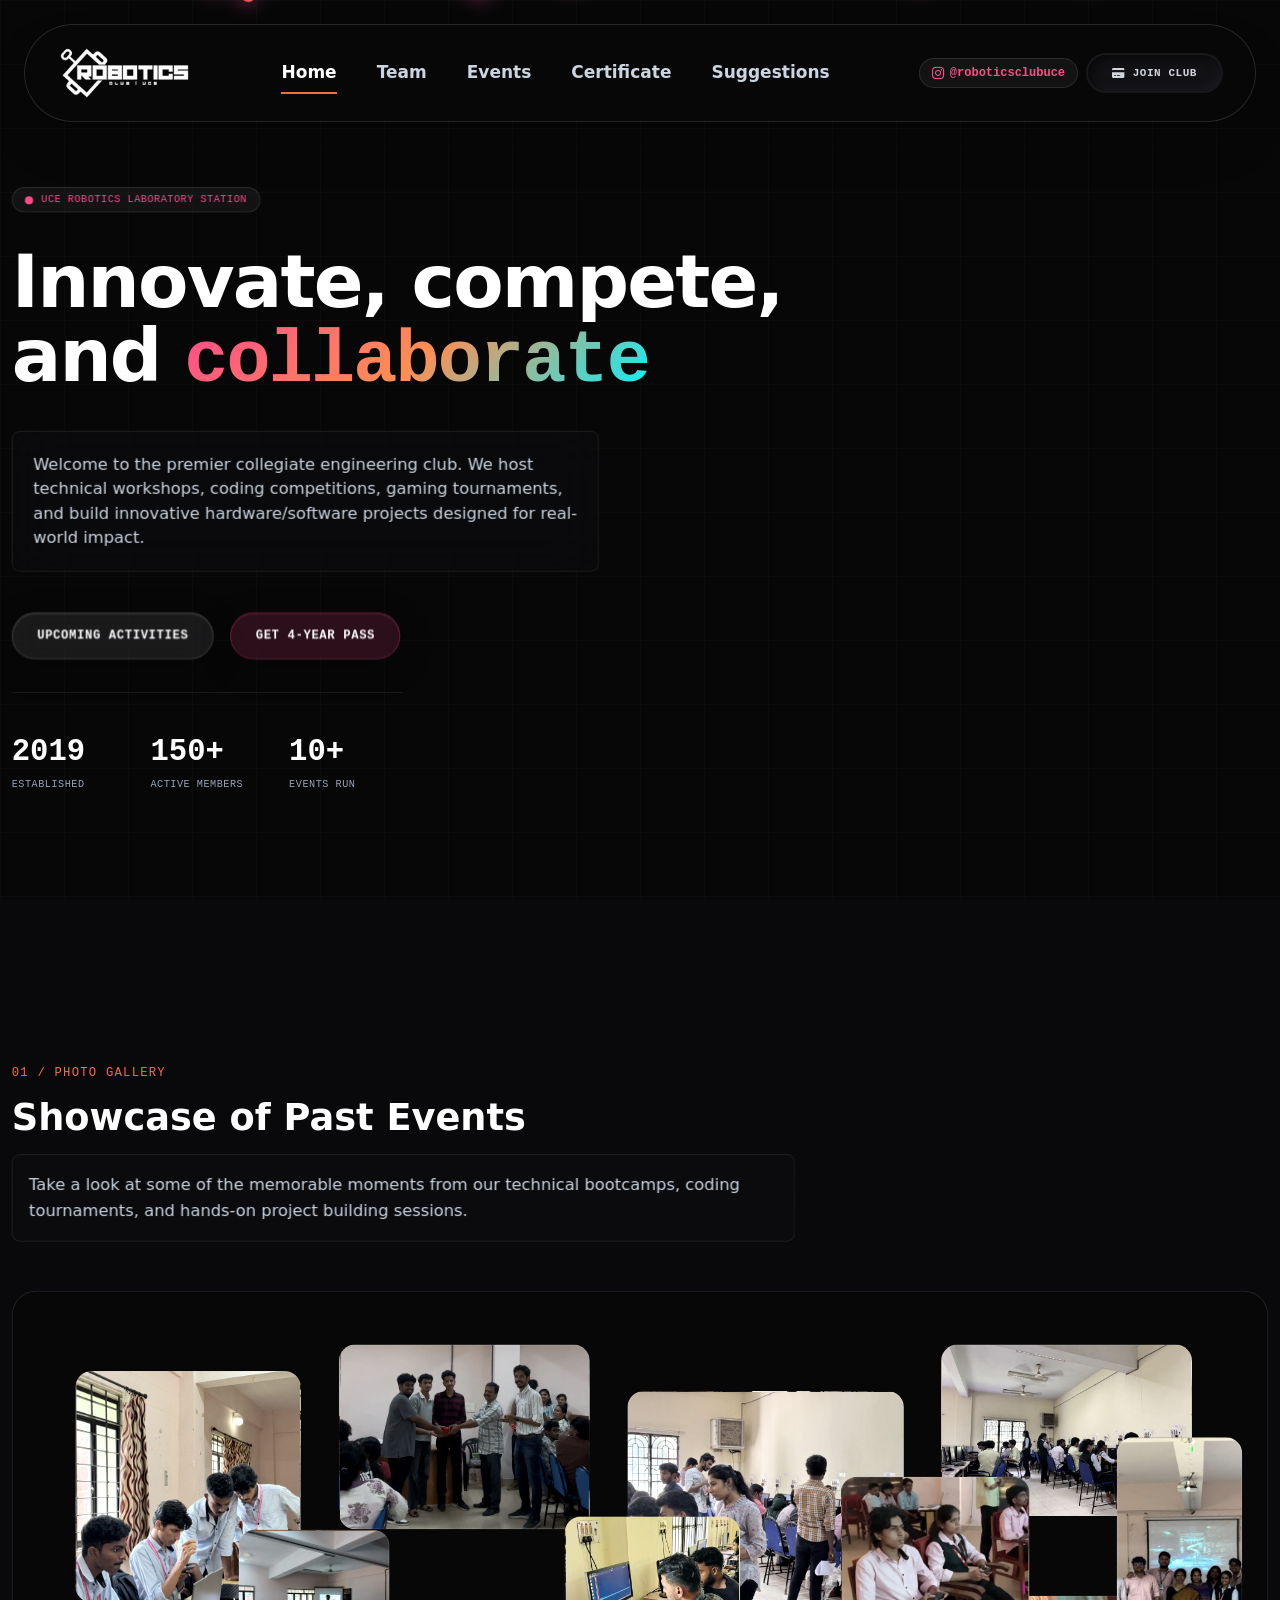
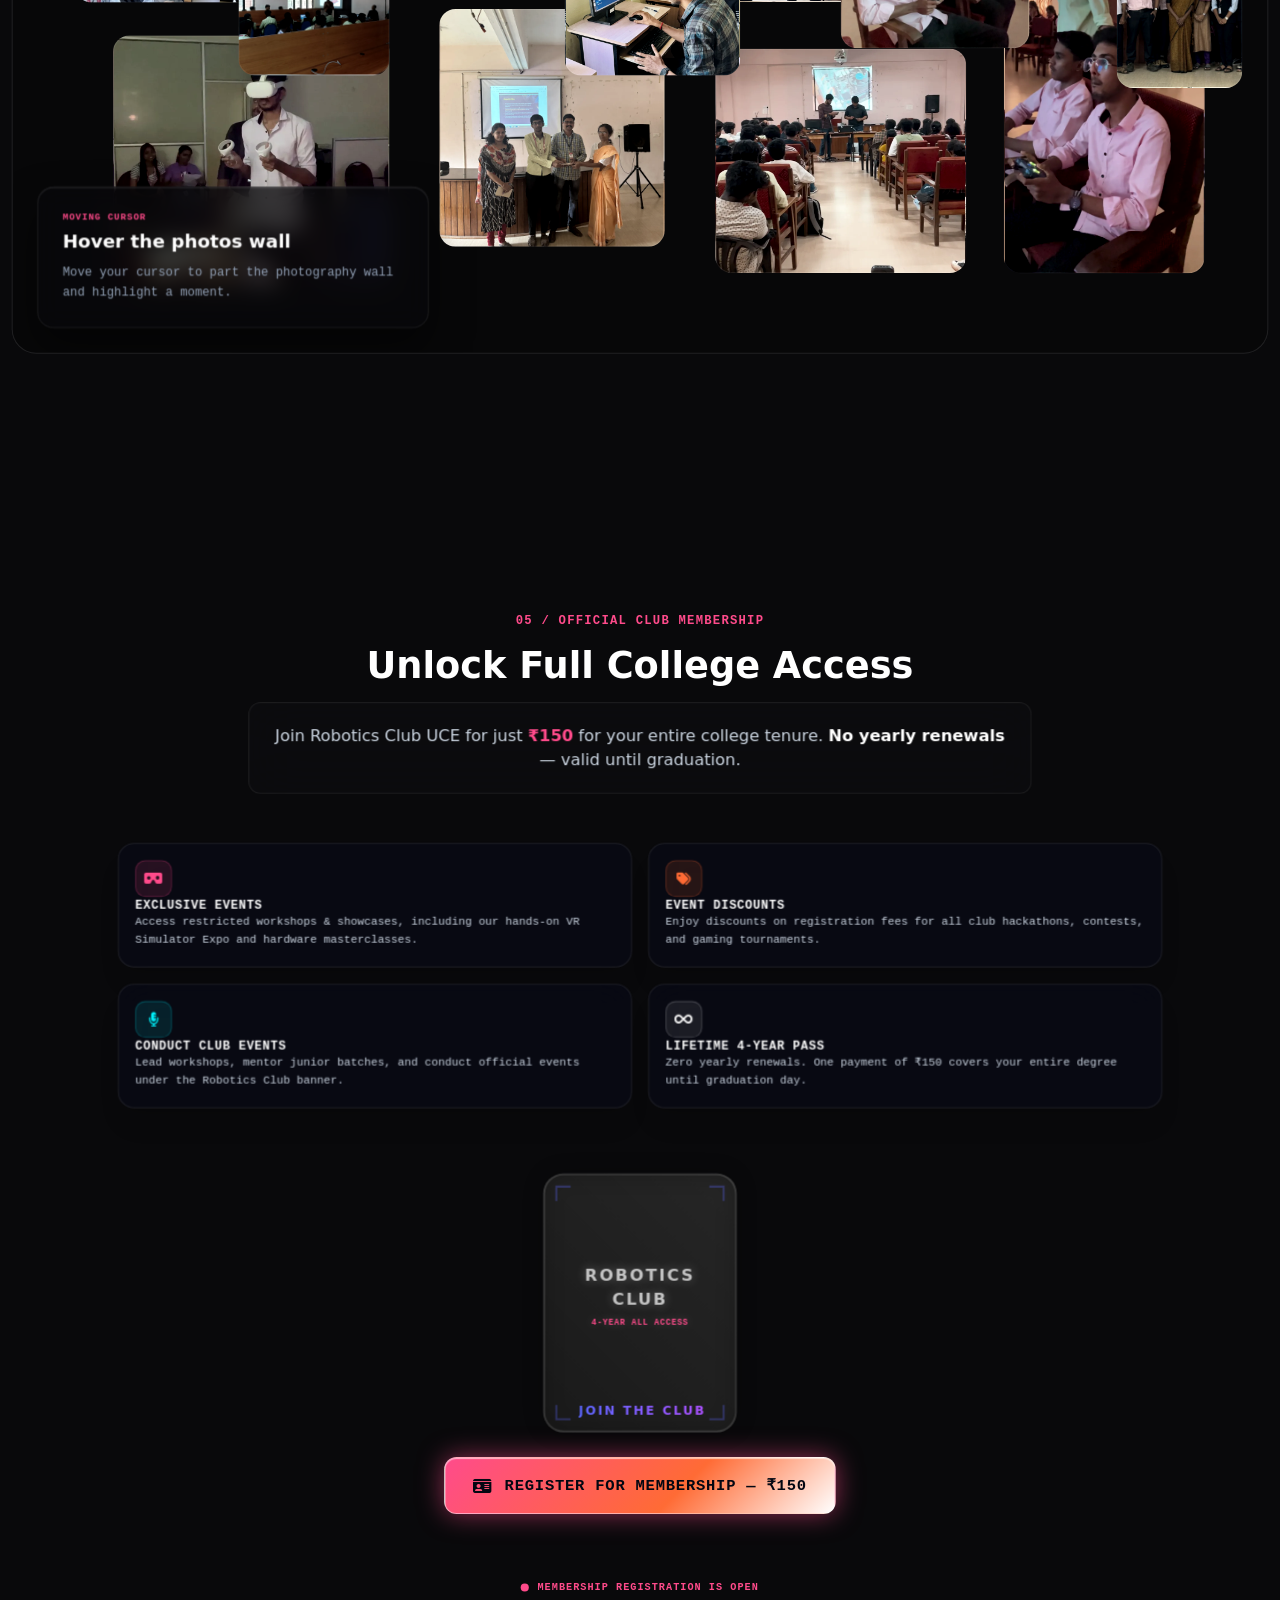
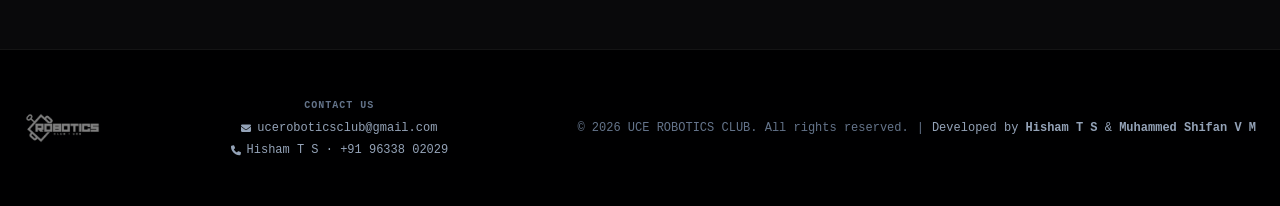
==== index.html @ f16b8802 "feat: add contact info (email & phone) to footer on all pages" ====
<!DOCTYPE html>
<html lang="en" class="scroll-smooth">
<head>
    <meta charset="UTF-8">
    <meta name="viewport" content="width=device-width, initial-scale=1.0">
    <title>ROBOTICS CLUB UCE // Autonomous Innovation</title>
    <!-- Google Search & Browser Favicon (512x512 Square) -->
    <link rel="icon" type="image/png" sizes="512x512" href="https://roboticsclub.ucet.ac.in/assets/favicon.png">
    <link rel="apple-touch-icon" sizes="180x180" href="https://roboticsclub.ucet.ac.in/assets/favicon.png">
    <link rel="shortcut icon" href="https://roboticsclub.ucet.ac.in/favicon.ico">
    <!-- SEO & Social Sharing Metadata (WhatsApp, LinkedIn, Twitter) -->
    <meta name="description" content="Official website for the Robotics Club at University College of Engineering (UCE). Workshops, technical events, esports, and software projects.">
    <meta property="og:site_name" content="Robotics Club UCE">
    <meta property="og:title" content="ROBOTICS CLUB UCE // Autonomous Innovation">
    <meta property="og:description" content="Join the Robotics Club at UCE. Hands-on experience with robotics, embedded systems, coding competitions, and workshops.">
    <meta property="og:url" content="https://roboticsclub.ucet.ac.in/">
    <meta property="og:image" content="https://roboticsclub.ucet.ac.in/assets/og-image.png">
    <meta property="og:image:secure_url" content="https://roboticsclub.ucet.ac.in/assets/og-image.png">
    <meta property="og:image:type" content="image/png">
    <meta property="og:image:width" content="1200">
    <meta property="og:image:height" content="630">
    <meta property="og:type" content="website">
    <meta name="twitter:card" content="summary_large_image">
    <!-- Google Search Console Verification -->
    <meta name="google-site-verification" content="PlR5diNb-6_64CmWa1NvTbU0YSt5VhqwBWAzyo9F6hw" />
    <!-- Security: Content Security Policy -->
    <meta http-equiv="Content-Security-Policy" content="default-src 'self'; script-src 'self' https://cdnjs.cloudflare.com 'unsafe-inline'; style-src 'self' https://cdnjs.cloudflare.com 'unsafe-inline'; img-src 'self' data:; font-src 'self' https://cdnjs.cloudflare.com; connect-src 'self' https://script.google.com https://vitals.vercel-insights.com; media-src 'self'; frame-ancestors 'none';">
    <!-- SEO: Canonical URL -->
    <link rel="canonical" href="https://roboticsclub.ucet.ac.in/">
    <!-- Performance: Preconnect to CDN -->
    <link rel="preconnect" href="https://cdnjs.cloudflare.com" crossorigin>
    <!-- SEO: JSON-LD Structured Data for Google Search -->
    <script type="application/ld+json">
    {
      "@context": "https://schema.org",
      "@type": "EducationalOrganization",
      "name": "Robotics Club UCE",
      "alternateName": [
        "Robotics Club University College of Engineering",
        "UCE Robotics Club",
        "Robotics Club UCET"
      ],
      "url": "https://roboticsclub.ucet.ac.in/",
      "logo": "https://roboticsclub.ucet.ac.in/assets/logo.png",
      "image": "https://roboticsclub.ucet.ac.in/assets/og-image.png",
      "description": "Official collegiate robotics and engineering club at University College of Engineering (UCE). Hosting technical bootcamps, coding competitions, gaming tournaments, and embedded systems workshops.",
      "sameAs": [
        "https://www.instagram.com/roboticsclubuce/",
        "https://github.com/H1sham550/RoboticsClubUCE"
      ]
    }
    </script>
    <!-- Compiled Tailwind CSS -->
    <link rel="stylesheet" href="tailwind.css">
    <!-- FontAwesome for Icons -->
    <link rel="stylesheet" href="https://cdnjs.cloudflare.com/ajax/libs/font-awesome/6.4.0/css/all.min.css">
    <!-- Custom Shared Stylesheet -->
    <link rel="stylesheet" href="shared.css">
    
    <!-- Static Desktop Spacing Overrides -->
    <style>
        @media (min-width: 1024px) {
            #home {
                min-height: 82vh !important;
            }
            main > section + section {
                margin-top: 165px !important; /* Reduced by ~25% for optimal desktop scroll reveal */
            }
        }
    </style>

    <!-- Vercel Web Analytics & Speed Insights -->
    <script>
      window.va = window.va || function () { (window.vaq = window.vaq || []).push(arguments); };
      window.si = window.si || function () { (window.siq = window.siq || []).push(arguments); };
    </script>
    <script defer src="/_vercel/insights/script.js"></script>
    <script defer src="/_vercel/speed-insights/script.js"></script>
</head>
<body class="text-slate-300 antialiased min-h-screen flex flex-col justify-between relative pt-6">

    <!-- FULL PAGE CRYSTAL CLEAR VIDEO BACKGROUND WITH PARALLAX -->
    <div class="fixed inset-0 z-0 overflow-hidden pointer-events-none">
        <video id="bg-video" autoplay muted loop playsinline preload="metadata" class="w-full h-full object-cover opacity-75 scale-105 transition-transform duration-500 ease-out">
            <source src="assets/bg-cherry-blossom.mp4" type="video/mp4">
        </video>
        <div class="absolute inset-0 bg-black/20"></div>
        <div class="grid-bg"></div>
    </div>

    <!-- LEAF EMITTER LAYER -->
    <div id="leaf-container" class="fixed inset-0 z-5 pointer-events-none overflow-hidden"></div>

    <!-- FLOATING DYNAMIC ISLAND NAVBAR -->
    <div class="sticky-nav-wrapper">
        <header class="glass-nav glass-nav-header border border-white/10 rounded-full px-6 md:px-8 py-5 flex items-center justify-between pointer-events-auto shadow-2xl">
            <!-- Robotics Club UCE Logo (Vercel/GitHub optimized PNG) -->
            <a href="index.html" class="flex items-center gap-2">
                <img src="assets/logo.png" alt="Robotics Club UCE Logo" class="nav-logo">
            </a>

            <!-- Navigation Links (Desktop) -->
            <nav class="hidden lg:flex items-center gap-10 font-semibold text-[17px]">
                <a href="index.html" id="nav-about" class="nav-btn text-slate-300 hover:text-white transition-colors py-1">Home</a>
                <a href="team.html" id="nav-team" class="nav-btn text-slate-300 hover:text-white transition-colors py-1">Team</a>
                <a href="events.html" id="nav-events" class="nav-btn text-slate-300 hover:text-white transition-colors py-1">Events</a>
                <a href="certificate.html" id="nav-certificate" class="nav-btn text-slate-300 hover:text-white transition-colors py-1">Certificate</a>
                <a href="suggestions.html" id="nav-suggestions" class="nav-btn text-slate-300 hover:text-white transition-colors py-1">Suggestions</a>
            </nav>

            <!-- Instagram handle, Join Club Action & Mobile Menu Trigger -->
            <div class="flex items-center gap-2 lg:gap-4 pointer-events-auto">
                <a href="https://www.instagram.com/roboticsclubuce/" target="_blank" rel="noopener noreferrer" class="flex items-center gap-1.5 text-xs font-mono font-bold text-brand-pink hover:text-white transition-colors bg-white/5 px-3 py-1.5 rounded-full border border-white/10" title="Follow us on Instagram">
                    <i class="fa-brands fa-instagram text-sm"></i>
                    <span class="hidden sm:inline">@roboticsclubuce</span>
                </a>
                <a href="#membership" class="neu-button hidden sm:inline-flex">
                    <i class="fa-solid fa-credit-card"></i>
                    <span>Join Club</span>
                </a>
                <!-- Mobile Drawer Icon Button -->
                <button id="mobile-menu-btn" class="lg:hidden text-slate-300 hover:text-white transition-colors text-2xl focus:outline-none ml-2" title="Toggle Navigation Menu">
                    <i class="fa-solid fa-bars"></i>
                </button>
            </div>
        </header>
    </div>

    <!-- MOBILE FULL SCREEN NAVIGATION OVERLAY (Drawer) -->
    <div id="mobile-menu" class="fixed inset-0 z-50 glass-nav hidden flex-col items-center justify-center space-y-8 text-xl font-semibold pointer-events-auto">
        <button id="mobile-menu-close" class="absolute top-6 right-6 text-slate-300 hover:text-white text-3xl focus:outline-none" title="Close Menu">
            <i class="fa-solid fa-xmark"></i>
        </button>
        <a href="index.html" class="mobile-nav-link text-slate-300 hover:text-white transition-colors">Home</a>
        <a href="team.html" class="mobile-nav-link text-slate-300 hover:text-white transition-colors">Team</a>
        <a href="events.html" class="mobile-nav-link text-slate-300 hover:text-white transition-colors">Events</a>
        <a href="certificate.html" class="mobile-nav-link text-slate-300 hover:text-white transition-colors">Certificate</a>
        <a href="suggestions.html" class="mobile-nav-link text-slate-300 hover:text-white transition-colors">Suggestions</a>
        <a href="#membership" class="neu-button text-xs px-5 py-2.5 mt-2">
            <i class="fa-solid fa-credit-card"></i>
            <span>Join Club</span>
        </a>
    </div>

    <!-- MAIN VERTICALLY SCROLLABLE CONTENT -->
    <main class="relative z-10 max-w-7xl mx-auto px-6 w-full flex-1 flex flex-col space-y-24 lg:space-y-48 my-10 lg:my-16">

        <!-- ================= HOME / HERO SECTION ================= -->
        <section id="home" class="scroll-mt-28 py-12 lg:py-16 lg:min-h-[90vh] grid grid-cols-1 lg:grid-cols-12 gap-12 items-center relative active-section">
            <!-- Left Info Block -->
            <div class="lg:col-span-8 space-y-8">
                <div class="inline-flex items-center gap-2 px-3 py-1 bg-white/5 border border-white/10 rounded-full backdrop-blur-md">
                    <span class="w-2 h-2 rounded-full bg-brand-pink animate-pulse"></span>
                    <span class="font-mono text-[10px] text-brand-pink tracking-wider uppercase">UCE ROBOTICS LABORATORY STATION</span>
                </div>
                <h1 class="text-5xl sm:text-7xl font-extrabold tracking-tight text-white leading-tight">
                    Innovate, compete, <br>
                    and <span class="gradient-text-pink-orange font-mono">collaborate</span>
                </h1>
                <p class="text-slate-300 leading-relaxed max-w-xl text-sm sm:text-base glass-panel p-5 rounded-lg">
                    Welcome to the premier collegiate engineering club. We host technical workshops, coding competitions, gaming tournaments, and build innovative hardware/software projects designed for real-world impact.
                </p>
                
                <!-- Glassmorphic Button layout -->
                <div class="flex flex-wrap items-center gap-4 pt-2">
                    <a href="events.html" class="px-6 py-3.5 glass-btn rounded-full transition-all font-mono text-xs uppercase font-bold tracking-wider inline-flex items-center">
                        <span>Upcoming Activities</span>
                    </a>
                    <a href="#membership" class="px-6 py-3.5 glass-btn-pink rounded-full transition-all font-mono text-xs uppercase font-bold tracking-wider inline-flex items-center">
                        <span>Get 4-Year Pass</span>
                    </a>
                </div>

                <!-- Stats widget container -->
                <div class="grid grid-cols-3 gap-6 pt-10 border-t border-brand-border font-mono max-w-sm">
                    <div>
                        <span class="text-3xl font-bold text-white block">2019</span>
                        <span class="text-[10px] text-slate-400 uppercase tracking-wider">Established</span>
                    </div>
                    <div>
                        <span class="text-3xl font-bold text-white block">150+</span>
                        <span class="text-[10px] text-slate-400 uppercase tracking-wider">Active Members</span>
                    </div>
                    <div>
                        <span class="text-3xl font-bold text-white block">10+</span>
                        <span class="text-[10px] text-slate-400 uppercase tracking-wider">Events Run</span>
                    </div>
                </div>
            </div>
        </section>

        <!-- ================= GALLERY SECTION ================= -->
        <section id="about" class="scroll-mt-28 py-12 flex flex-col justify-center space-y-12 active-section">
            <div class="max-w-3xl space-y-4">
                <span class="text-xs font-mono text-brand-orange uppercase tracking-widest block">01 / PHOTO GALLERY</span>
                <h2 class="text-4xl font-extrabold text-white">Showcase of Past Events</h2>
                <p class="text-slate-300 leading-relaxed glass-panel p-4 rounded-lg">
                    Take a look at some of the memorable moments from our technical bootcamps, coding tournaments, and hands-on project building sessions.
                </p>
            </div>

            <!-- Dynamic Masonry grid container -->
            <div id="masonry-container" class="w-full relative"></div>
        </section>

        <!-- ================= MEMBERSHIP SECTION ================= -->
        <section id="membership" class="scroll-mt-28 py-16 flex flex-col justify-center items-center text-center space-y-12 active-section w-full">
            <div class="max-w-3xl space-y-4">
                <span class="text-xs font-mono text-brand-pink uppercase tracking-widest block font-bold">05 / OFFICIAL CLUB MEMBERSHIP</span>
                <h2 class="text-4xl sm:text-5xl font-extrabold text-white">Unlock Full College Access</h2>
                <p class="text-slate-300 leading-relaxed glass-panel p-5 rounded-xl max-w-2xl mx-auto text-sm sm:text-base">
                    Join Robotics Club UCE for just <strong class="text-brand-pink font-bold">₹150</strong> for your entire college tenure. <strong class="text-white">No yearly renewals</strong> — valid until graduation.
                </p>
            </div>

            <!-- Perks Showcase Grid -->
            <div class="grid grid-cols-1 sm:grid-cols-2 lg:grid-cols-4 gap-4 max-w-5xl w-full text-left font-mono">
                <!-- Perk 1: Exclusive Events -->
                <div class="p-4 border border-white/10 rounded-2xl space-y-3 hover:border-brand-pink/40 transition-colors shadow-xl" style="background:rgba(8,10,20,0.88);backdrop-filter:blur(20px);-webkit-backdrop-filter:blur(20px);">
                    <div style="width:36px;height:36px;min-width:36px;min-height:36px;flex-shrink:0;border-radius:10px;background:rgba(255,75,139,0.12);border:1px solid rgba(255,75,139,0.25);display:flex;align-items:center;justify-content:center;color:#ff4b8b;">
                        <i class="fa-solid fa-vr-cardboard text-sm"></i>
                    </div>
                    <h3 class="text-xs font-bold text-white uppercase tracking-wider">Exclusive Events</h3>
                    <p class="text-[11px] text-slate-300 leading-relaxed font-sans">
                        Access restricted workshops &amp; showcases, including our hands-on VR Simulator Expo and hardware masterclasses.
                    </p>
                </div>

                <!-- Perk 2: Event Discounts -->
                <div class="p-4 border border-white/10 rounded-2xl space-y-3 hover:border-brand-orange/40 transition-colors shadow-xl" style="background:rgba(8,10,20,0.88);backdrop-filter:blur(20px);-webkit-backdrop-filter:blur(20px);">
                    <div style="width:36px;height:36px;min-width:36px;min-height:36px;flex-shrink:0;border-radius:10px;background:rgba(255,107,53,0.12);border:1px solid rgba(255,107,53,0.25);display:flex;align-items:center;justify-content:center;color:#ff6b35;">
                        <i class="fa-solid fa-tags text-sm"></i>
                    </div>
                    <h3 class="text-xs font-bold text-white uppercase tracking-wider">Event Discounts</h3>
                    <p class="text-[11px] text-slate-300 leading-relaxed font-sans">
                        Enjoy discounts on registration fees for all club hackathons, contests, and gaming tournaments.
                    </p>
                </div>

                <!-- Perk 3: Conduct Club Events -->
                <div class="p-4 border border-white/10 rounded-2xl space-y-3 hover:border-brand-cyan/40 transition-colors shadow-xl" style="background:rgba(8,10,20,0.88);backdrop-filter:blur(20px);-webkit-backdrop-filter:blur(20px);">
                    <div style="width:36px;height:36px;min-width:36px;min-height:36px;flex-shrink:0;border-radius:10px;background:rgba(0,245,255,0.10);border:1px solid rgba(0,245,255,0.22);display:flex;align-items:center;justify-content:center;color:#00f5ff;">
                        <i class="fa-solid fa-microphone-lines text-sm"></i>
                    </div>
                    <h3 class="text-xs font-bold text-white uppercase tracking-wider">Conduct Club Events</h3>
                    <p class="text-[11px] text-slate-300 leading-relaxed font-sans">
                        Lead workshops, mentor junior batches, and conduct official events under the Robotics Club banner.
                    </p>
                </div>

                <!-- Perk 4: 4-Year Pass -->
                <div class="p-4 border border-white/10 rounded-2xl space-y-3 hover:border-white/30 transition-colors shadow-xl" style="background:rgba(8,10,20,0.88);backdrop-filter:blur(20px);-webkit-backdrop-filter:blur(20px);">
                    <div style="width:36px;height:36px;min-width:36px;min-height:36px;flex-shrink:0;border-radius:10px;background:rgba(255,255,255,0.08);border:1px solid rgba(255,255,255,0.18);display:flex;align-items:center;justify-content:center;color:#ffffff;">
                        <i class="fa-solid fa-infinity text-sm"></i>
                    </div>
                    <h3 class="text-xs font-bold text-white uppercase tracking-wider">Lifetime 4-Year Pass</h3>
                    <p class="text-[11px] text-slate-300 leading-relaxed font-sans">
                        Zero yearly renewals. One payment of ₹150 covers your entire degree until graduation day.
                    </p>
                </div>
            </div>

            <!-- Centered Uiverse 3D Membership Card -->
            <div class="flex flex-col items-center justify-center gap-6 py-4 w-full">
                <div class="container-card cursor-pointer" onclick="openMembershipModal()" title="Click to Register for Membership">
                    <div class="canvas">
                        <div class="tracker tr-1"></div>
                        <div class="tracker tr-2"></div>
                        <div class="tracker tr-3"></div>
                        <div class="tracker tr-4"></div>
                        <div class="tracker tr-5"></div>
                        <div class="tracker tr-6"></div>
                        <div class="tracker tr-7"></div>
                        <div class="tracker tr-8"></div>
                        <div class="tracker tr-9"></div>
                        <div class="tracker tr-10"></div>
                        <div class="tracker tr-11"></div>
                        <div class="tracker tr-12"></div>
                        <div class="tracker tr-13"></div>
                        <div class="tracker tr-14"></div>
                        <div class="tracker tr-15"></div>
                        <div class="tracker tr-16"></div>
                        <div class="tracker tr-17"></div>
                        <div class="tracker tr-18"></div>
                        <div class="tracker tr-19"></div>
                        <div class="tracker tr-20"></div>
                        <div class="tracker tr-21"></div>
                        <div class="tracker tr-22"></div>
                        <div class="tracker tr-23"></div>
                        <div class="tracker tr-24"></div>
                        <div class="tracker tr-25"></div>
                        
                        <!-- Click trigger overlay -->
                        <div class="tracker hover:scale-95 transition-all duration-300"></div>

                        <div id="card" class="noselect">
                            <div class="card-content">
                                <div id="prompt">
                                    ROBOTICS CLUB<br>
                                    <span class="text-[8px] text-brand-pink uppercase tracking-widest block mt-1 font-mono">4-Year All Access</span>
                                </div>
                                <div class="title">₹150<span class="text-[9px] text-brand-orange block mt-1 font-bold">COLLEGE PASS</span></div>
                                <div class="subtitle"><span class="highlight">JOIN THE CLUB</span></div>
                                <div class="glowing-elements">
                                    <div class="glow-1"></div>
                                    <div class="glow-2"></div>
                                    <div class="glow-3"></div>
                                </div>
                                <div class="card-particles">
                                    <span></span><span></span><span></span><span></span><span></span><span></span>
                                </div>
                                <div class="cyber-lines">
                                    <span></span><span></span><span></span><span></span>
                                </div>
                                <div class="corner-elements">
                                    <span></span><span></span><span></span><span></span>
                                </div>
                                <div class="scan-line"></div>
                                <div class="card-glare"></div>
                            </div>
                        </div>
                    </div>
                </div>

                <!-- Registration Trigger CTA Button -->
                <button type="button" onclick="openMembershipModal()" class="btn-register-cyber max-w-sm" style="background: linear-gradient(135deg, #ff4b8b 0%, #ff6b35 60%, #ffffff 100%) !important; box-shadow: 0 0 25px rgba(255, 75, 139, 0.55), inset 0 1px 1px rgba(255, 255, 255, 0.6) !important;">
                    <i class="fa-solid fa-id-card text-base"></i>
                    <span>Register for Membership — ₹150</span>
                </button>
            </div>
            
            <div class="flex items-center gap-2 text-[10px] text-brand-pink uppercase tracking-widest font-mono font-bold">
                <span class="w-2 h-2 rounded-full bg-brand-pink animate-pulse"></span>
                <span>MEMBERSHIP REGISTRATION IS OPEN</span>
            </div>
        </section>

    </main>

    <!-- ================= CLUB MEMBERSHIP REGISTRATION MODAL ================= -->
    <div id="membership-reg-modal" class="fixed inset-0 hidden overflow-y-auto" style="z-index:99990;background:rgba(0,0,0,0.88);backdrop-filter:blur(16px);-webkit-backdrop-filter:blur(16px);opacity:0;transition:opacity 0.25s ease;" onclick="if(event.target === this) closeMembershipModal()">
        <div style="min-height:100vh;min-height:100dvh;display:flex;align-items:center;justify-content:center;padding:24px 16px 32px;box-sizing:border-box;">
        
        <div class="modal-card-content w-full max-w-xl relative flex flex-col bg-slate-900/95 border border-white/15 rounded-2xl shadow-2xl overflow-hidden" style="transform:scale(0.96);transition:transform 0.25s cubic-bezier(0.16, 1, 0.3, 1);max-height:calc(100dvh - 56px);">
            
            <!-- Top Fixed Strip & Header -->
            <div class="flex-shrink-0 bg-slate-900 border-b border-white/10 relative">
                <div class="h-2 w-full bg-gradient-to-r from-brand-pink via-brand-orange to-brand-cyan"></div>
                
                <div class="p-5 sm:p-6 pb-4 space-y-2">
                    <div class="flex items-start justify-between gap-4">
                        <div class="space-y-1">
                            <span class="text-[10px] font-mono font-bold text-brand-pink uppercase tracking-widest block">
                                ROBOTICS CLUB UCE // OFFICIAL ENROLLMENT
                            </span>
                            <h2 class="text-xl sm:text-2xl font-black text-white tracking-tight">Club Membership (₹150)</h2>
                        </div>
                        <button type="button" onclick="closeMembershipModal()" class="w-8 h-8 rounded-full bg-white/10 hover:bg-white/20 border border-white/15 flex items-center justify-center text-slate-300 hover:text-white transition-colors cursor-pointer flex-shrink-0" title="Close" aria-label="Close modal">
                            <i class="fa-solid fa-xmark text-sm"></i>
                        </button>
                    </div>

                    <!-- Progress & Required Notice -->
                    <div class="pt-2 flex flex-wrap items-center justify-between gap-2 text-xs font-mono">
                        <div class="flex items-center gap-2">
                            <span id="mem-step-badge" class="px-2.5 py-0.5 rounded-full bg-brand-pink/15 text-brand-pink font-bold border border-brand-pink/30 text-[11px]">
                                Page 1 of 2
                            </span>
                            <span id="mem-step-title" class="text-slate-300 font-semibold text-xs">Personal & Academic Info</span>
                        </div>
                        <span class="text-red-400 font-semibold text-[11px]">* Required</span>
                    </div>
                </div>
            </div>

            <!-- Form Container -->
            <form id="membership-registration-form" onsubmit="handleMembershipRegistration(event)" class="flex flex-col" style="overflow:hidden;">
                
                <!-- Honeypot anti-spam trap -->
                <div style="position:absolute;left:-9999px;top:-9999px;" aria-hidden="true">
                    <label for="mem-website-pot">Leave empty</label>
                    <input type="text" id="mem-website-pot" tabindex="-1" autocomplete="off">
                </div>

                <!-- Scrollable Body Content -->
                <div id="mem-modal-scroll-body" class="p-4 sm:p-6 space-y-4" style="overflow-y:auto;max-height:calc(100dvh - 200px);">
                    
                    <!-- ================= STEP 1: MEMBER DETAILS ================= -->
                    <div id="mem-step-1" class="space-y-4">
                        
                        <!-- Perks Quick Banner -->
                        <div class="p-3.5 bg-brand-pink/10 border border-brand-pink/30 rounded-xl space-y-1.5 font-mono text-xs">
                            <div class="flex items-center justify-between text-brand-pink font-bold">
                                <span><i class="fa-solid fa-sparkles mr-1"></i> Lifetime College Pass</span>
                                <span class="text-white font-black">₹150 One-Time</span>
                            </div>
                            <p class="text-[11px] text-slate-300 leading-relaxed font-sans">
                                Valid throughout college · Exclusive VR & hardware workshops · 50% event fee discounts · Conduct club events.
                            </p>
                        </div>

                        <!-- CARD: Student Name -->
                        <div class="bg-slate-950/70 border border-white/10 rounded-2xl p-4 sm:p-5 shadow-lg space-y-2">
                            <label for="mem-name" class="block text-sm font-bold text-white">
                                Full Name <span class="text-red-400 font-bold">*</span>
                            </label>
                            <input type="text" id="mem-name" class="reg-input" placeholder="e.g. Rahul Nair" required>
                        </div>

                        <!-- CARD: Department & Year -->
                        <div class="bg-slate-950/70 border border-white/10 rounded-2xl p-4 sm:p-5 shadow-lg space-y-3.5">
                            <div class="grid grid-cols-1 sm:grid-cols-2 gap-3">
                                <div class="space-y-1.5">
                                    <label for="mem-dept" class="block text-xs font-semibold text-slate-200">
                                        Department <span class="text-red-400">*</span>
                                    </label>
                                    <select id="mem-dept" class="reg-input cursor-pointer" required>
                                        <option value="" disabled selected>Select branch</option>
                                        <option value="CSE">CSE (Computer Science)</option>
                                        <option value="CY">CY (Cyber Security)</option>
                                        <option value="AD">AD (AI & Data Science)</option>
                                        <option value="EEE">EEE (Electrical & Electronics)</option>
                                        <option value="EE">EE (Electronics Engineering)</option>
                                        <option value="PO">PO (Polymer Engineering)</option>
                                    </select>
                                </div>

                                <div class="space-y-1.5">
                                    <label for="mem-year" class="block text-xs font-semibold text-slate-200">
                                        Semester / Year <span class="text-red-400">*</span>
                                    </label>
                                    <select id="mem-year" class="reg-input cursor-pointer" required>
                                        <option value="" disabled selected>Select semester</option>
                                        <option value="S1">S1 (1st Year)</option>
                                        <option value="S3">S3 (2nd Year)</option>
                                        <option value="S5">S5 (3rd Year)</option>
                                        <option value="S7">S7 (4th Year)</option>
                                    </select>
                                </div>
                            </div>
                        </div>

                        <!-- CARD: Contact Info (WhatsApp + Email) -->
                        <div class="bg-slate-950/70 border border-white/10 rounded-2xl p-4 sm:p-5 shadow-lg space-y-3.5">
                            <div class="space-y-1.5">
                                <label for="mem-phone" class="block text-xs font-semibold text-slate-200">
                                    WhatsApp Mobile Number <span class="text-red-400">*</span>
                                </label>
                                <p class="text-[11px] text-slate-400 font-mono">Used for adding to the official club community group</p>
                                <input type="tel" id="mem-phone" class="reg-input" placeholder="10-digit number (e.g. 9876543210)" pattern="[0-9]{10}" maxlength="10" required>
                            </div>

                            <div class="space-y-1.5">
                                <label for="mem-email" class="block text-xs font-semibold text-slate-200">
                                    Email Address <span class="text-red-400">*</span>
                                </label>
                                <p class="text-[11px] text-slate-400 font-mono">Official updates and certificate verification link</p>
                                <input type="email" id="mem-email" class="reg-input" placeholder="e.g. student@gmail.com" required>
                            </div>
                        </div>
                    </div>

                    <!-- ================= STEP 2: PAYMENT & PROOF ================= -->
                    <div id="mem-step-2" class="space-y-4 hidden">
                        
                        <!-- CARD: Payment QR & Instructions -->
                        <div class="bg-slate-950/70 border border-white/10 rounded-2xl p-4 sm:p-5 shadow-lg space-y-4">
                            <div class="flex items-center justify-between pb-2 border-b border-white/10">
                                <div>
                                    <h3 class="text-xs font-bold text-white uppercase tracking-wider font-mono">Scan & Pay via UPI</h3>
                                    <p class="text-[11px] text-slate-400 font-mono">Lifetime Membership Fee</p>
                                </div>
                                <div class="text-right">
                                    <span class="text-[9px] text-slate-400 uppercase font-mono block">One-Time Fee</span>
                                    <span id="mem-step2-summary-fee" class="text-2xl font-black text-brand-pink font-mono">₹150</span>
                                </div>
                            </div>

                            <!-- Centered QR Display -->
                            <div class="flex flex-col items-center justify-center p-3 rounded-2xl bg-black border border-white/10">
                                <img id="mem-qr-image" src="assets/qr-150.svg" alt="Membership Payment QR Code" class="w-44 h-44 sm:w-48 sm:h-48 object-contain rounded-xl shadow-lg">
                                <span class="text-[11px] text-slate-400 font-mono mt-2">Scan with Google Pay, PhonePe, or Paytm</span>
                            </div>

                            <!-- Mobile Quick Launch -->
                            <a id="mem-upi-app-link" href="#" class="btn-cyan-solid w-full py-4 rounded-xl font-bold font-mono text-sm flex items-center justify-center gap-2.5 transition-all cursor-pointer" style="background-color: #ff4b8b !important; color: #ffffff !important; box-shadow: 0 0 20px rgba(255, 75, 139, 0.45) !important;">
                                <i class="fa-solid fa-mobile-screen text-base"></i>
                                <span>Pay ₹150 via UPI App</span>
                            </a>
                        </div>

                        <!-- CARD: 12-Digit UTR Input -->
                        <div class="bg-slate-950/70 border border-white/10 rounded-2xl p-4 sm:p-5 shadow-lg space-y-2.5">
                            <div class="flex items-center justify-between">
                                <label for="mem-upi-utr" class="block text-sm font-bold text-white">
                                    12-Digit UPI Transaction ID (UTR) <span class="text-red-400">*</span>
                                </label>
                                <button type="button" onclick="openMemUtrHelp()" class="text-xs font-mono text-brand-pink hover:text-white underline flex items-center gap-1 cursor-pointer">
                                    <i class="fa-solid fa-circle-question"></i> Where to find?
                                </button>
                            </div>
                            <p class="text-xs text-slate-400 font-mono">Found on your payment receipt (12 numerical digits)</p>
                            <input type="text" id="mem-upi-utr" oninput="validateMemUtrInput(this)" class="reg-input font-mono tracking-widest text-center sm:text-left text-base" placeholder="e.g. 427819381023" maxlength="12" pattern="[0-9]{12}" required>
                            <div id="mem-utr-valid-badge" class="hidden text-xs mt-1"></div>
                        </div>

                        <!-- CARD: Screenshot Upload Dropzone -->
                        <div class="bg-slate-950/70 border border-white/10 rounded-2xl p-4 sm:p-5 shadow-lg space-y-2.5">
                            <label class="block text-sm font-bold text-white">
                                Payment Screenshot Proof <span class="text-red-400">*</span>
                            </label>
                            <p class="text-xs text-slate-400 font-mono">Upload receipt showing the successful ₹150 transfer</p>
                            
                            <input type="file" id="mem-screenshot-input" accept="image/*" onchange="handleMemScreenshotSelect(event)" class="hidden">

                            <!-- Clickable Upload Box -->
                            <div id="mem-upload-placeholder" onclick="document.getElementById('mem-screenshot-input').click()" class="border-2 border-dashed border-white/20 hover:border-brand-pink/60 rounded-xl text-center cursor-pointer transition-colors bg-black/60 group" style="padding: 2rem 1.25rem; min-height: 130px; display: flex; align-items: center; justify-content: center;">
                                <div class="space-y-3">
                                    <div style="width:48px;height:48px;border-radius:50%;background:rgba(255,75,139,0.10);border:1px solid rgba(255,75,139,0.28);display:flex;align-items:center;justify-content:center;color:#ff4b8b;margin:0 auto;flex-shrink:0;" class="group-hover:scale-110 transition-transform">
                                        <i class="fa-solid fa-cloud-arrow-up" style="font-size:1.1rem;"></i>
                                    </div>
                                    <p class="text-xs text-slate-200 font-semibold">Click to upload screenshot</p>
                                    <span class="text-[11px] text-slate-400 block font-mono">PNG, JPG, or WEBP (auto-compressed)</span>
                                </div>
                            </div>

                            <!-- Upload Preview Box -->
                            <div id="mem-upload-preview" class="hidden p-3.5 rounded-xl bg-black border border-brand-pink/30 items-center justify-between gap-3" style="display:none;">
                                <div class="flex items-center gap-3 min-w-0">
                                    <img id="mem-preview-img" src="" alt="Proof Preview" class="w-12 h-12 rounded-lg object-cover border border-white/20 flex-shrink-0">
                                    <div class="min-w-0">
                                        <span class="text-xs text-white font-bold block truncate" id="mem-preview-meta">screenshot.jpg</span>
                                        <span class="text-[10px] text-green-400 font-mono flex items-center gap-1">
                                            <i class="fa-solid fa-circle-check text-[10px]"></i> Ready to submit
                                        </span>
                                    </div>
                                </div>
                                <button type="button" onclick="removeMemScreenshot()" class="px-2.5 py-1.5 rounded-lg bg-red-950/40 hover:bg-red-900/50 border border-red-500/30 text-red-300 text-xs font-mono transition-colors flex-shrink-0 cursor-pointer" title="Remove image">
                                    <i class="fa-solid fa-trash-can"></i>
                                </button>
                            </div>

                            <span id="mem-upload-status" class="text-[11px] text-brand-pink font-mono block hidden"></span>
                        </div>
                    </div>
                </div>

                <!-- Sticky Modal Action Footer -->
                <div class="flex-shrink-0 p-4 sm:p-5 bg-slate-900 border-t border-white/10 flex items-center justify-between gap-3">
                    <button type="button" id="mem-back-btn" onclick="goToMembershipStep(1, false)" class="hidden px-5 py-3 rounded-xl border border-white/20 hover:border-white/40 text-slate-300 hover:text-white font-mono font-bold text-xs transition-colors flex items-center gap-2 cursor-pointer">
                        <i class="fa-solid fa-arrow-left"></i>
                        <span>Back</span>
                    </button>
                    
                    <button type="button" id="mem-next-btn" onclick="goToMembershipStep(2, true)" class="btn-register-cyber ml-auto py-3 px-6 text-xs sm:text-sm" style="background: linear-gradient(135deg, #ff4b8b 0%, #ff6b35 100%) !important; color:#ffffff !important;">
                        <span>Continue to Payment</span>
                        <i class="fa-solid fa-arrow-right text-xs"></i>
                    </button>

                    <button type="submit" id="mem-submit-btn" class="hidden btn-register-cyber ml-auto py-3.5 px-6 text-xs sm:text-sm" style="background: linear-gradient(135deg, #ff4b8b 0%, #00f5ff 100%) !important; color:#030712 !important;">
                        <span id="mem-submit-btn-text">Submit & Complete Enrollment</span>
                        <i id="mem-submit-spinner" class="fa-solid fa-spinner fa-spin text-sm hidden"></i>
                    </button>
                </div>
            </form>
        </div>
        </div>
    </div>

    <!-- UTR Help Modal for Membership -->
    <div id="membership-utr-modal" class="fixed inset-0 hidden flex items-center justify-center p-4 bg-black/80 backdrop-blur-md" style="z-index:99995;" onclick="if(event.target === this) closeMemUtrHelp()">
        <div class="w-full max-w-md bg-slate-900 border border-white/15 rounded-2xl p-6 space-y-4 shadow-2xl">
            <div class="flex items-center justify-between pb-2 border-b border-white/10">
                <h3 class="text-sm font-bold text-white font-mono flex items-center gap-2">
                    <i class="fa-solid fa-circle-info text-brand-pink"></i> Finding your 12-Digit UTR
                </h3>
                <button type="button" onclick="closeMemUtrHelp()" class="text-slate-400 hover:text-white cursor-pointer">
                    <i class="fa-solid fa-xmark"></i>
                </button>
            </div>
            <div class="space-y-3 text-xs text-slate-300 font-mono leading-relaxed">
                <p>After completing the ₹150 UPI payment, open the transaction details in your app:</p>
                <ul class="list-disc list-inside space-y-1 text-[11px] text-slate-400">
                    <li><strong class="text-white">Google Pay:</strong> Look for "UPI transaction ID"</li>
                    <li><strong class="text-white">PhonePe:</strong> Look for "UTR Number" (12 digits)</li>
                    <li><strong class="text-white">Paytm:</strong> Look for "UPI Ref No"</li>
                </ul>
                <p class="text-[11px] text-brand-pink pt-2 border-t border-white/10">
                    Entering your correct 12-digit UTR allows instant automatic membership validation.
                </p>
            </div>
            <button type="button" onclick="closeMemUtrHelp()" class="w-full py-2.5 rounded-xl bg-white/10 hover:bg-white/20 text-white font-mono text-xs font-bold transition-colors cursor-pointer">
                Got it
            </button>
        </div>
    </div>

    <!-- Success Membership Pass Modal -->
    <div id="membership-pass-modal" class="fixed inset-0 hidden flex items-center justify-center p-4 bg-black/85 backdrop-blur-md" style="z-index:99998;">
        <div class="w-full max-w-lg bg-slate-900 border border-brand-pink/40 rounded-2xl overflow-hidden shadow-2xl space-y-0">
            <!-- Header bar -->
            <div class="bg-gradient-to-r from-brand-pink via-brand-orange to-brand-cyan p-5 text-slate-950 font-black flex items-center justify-between">
                <div class="flex items-center gap-2.5">
                    <i class="fa-solid fa-id-card text-xl"></i>
                    <div>
                        <span class="text-[10px] uppercase font-mono tracking-widest block opacity-80">OFFICIAL CREDENTIAL</span>
                        <h3 class="text-lg leading-none">Club Membership Pass</h3>
                    </div>
                </div>
                <span class="px-2.5 py-1 bg-black/30 rounded-full text-[10px] font-mono font-bold text-white uppercase tracking-wider">
                    4-Year Pass
                </span>
            </div>

            <!-- Pass Body -->
            <div class="p-6 space-y-5 bg-slate-950/80 font-mono text-xs">
                <div class="p-3.5 bg-brand-pink/10 border border-brand-pink/25 rounded-xl flex items-center justify-between">
                    <div>
                        <span class="text-[9px] text-slate-400 uppercase block">Membership ID</span>
                        <span id="pass-reference-id" class="text-base font-bold text-brand-pink">UCE-RC-0000</span>
                    </div>
                    <div class="text-right">
                        <span class="text-[9px] text-slate-400 uppercase block">Status</span>
                        <span class="text-xs font-bold text-green-400 flex items-center gap-1">
                            <i class="fa-solid fa-circle-check text-[10px]"></i> Active (Paid ₹150)
                        </span>
                    </div>
                </div>

                <div class="grid grid-cols-2 gap-3 text-[11px] p-4 bg-white/5 border border-white/10 rounded-xl">
                    <div>
                        <span class="text-slate-500 block text-[9px] uppercase">Member Name</span>
                        <span id="pass-student-name" class="font-bold text-white text-xs block truncate">-</span>
                    </div>
                    <div>
                        <span class="text-slate-500 block text-[9px] uppercase">Department</span>
                        <span id="pass-student-dept" class="font-bold text-white text-xs block">-</span>
                    </div>
                    <div>
                        <span class="text-slate-500 block text-[9px] uppercase">Semester</span>
                        <span id="pass-student-year" class="font-bold text-white text-xs block">-</span>
                    </div>
                    <div>
                        <span class="text-slate-500 block text-[9px] uppercase">WhatsApp</span>
                        <span id="pass-student-phone" class="font-bold text-white text-xs block">-</span>
                    </div>
                    <div class="col-span-2 border-t border-white/5 pt-2">
                        <span class="text-slate-500 block text-[9px] uppercase">Email</span>
                        <span id="pass-student-email" class="font-bold text-slate-200 text-xs block truncate">-</span>
                    </div>
                    <div class="col-span-2">
                        <span class="text-slate-500 block text-[9px] uppercase">UPI Transaction UTR</span>
                        <span id="pass-utr-code" class="font-bold text-brand-cyan text-xs block tracking-widest">-</span>
                    </div>
                </div>

                <!-- Unlocked Perks List -->
                <div class="space-y-2 text-[11px] pt-1">
                    <span class="text-slate-400 uppercase text-[9px] tracking-wider block font-bold">Unlocked Membership Privileges:</span>
                    <ul class="space-y-1.5 text-slate-300">
                        <li class="flex items-center gap-2">
                            <i class="fa-solid fa-check text-green-400 text-xs"></i>
                            <span>Access to exclusive member events (VR Workshop, Robotics Expos)</span>
                        </li>
                        <li class="flex items-center gap-2">
                            <i class="fa-solid fa-check text-green-400 text-xs"></i>
                            <span>Up to 50% discount on all club hackathons & gaming contests</span>
                        </li>
                        <li class="flex items-center gap-2">
                            <i class="fa-solid fa-check text-green-400 text-xs"></i>
                            <span>Conduct & lead official events under the Robotics Club banner</span>
                        </li>
                        <li class="flex items-center gap-2">
                            <i class="fa-solid fa-check text-green-400 text-xs"></i>
                            <span>No yearly renewals — valid for your full 4 years of college</span>
                        </li>
                    </ul>
                </div>

                <div class="pt-3 border-t border-white/10 flex items-center justify-between gap-3">
                    <button type="button" onclick="window.print()" class="px-4 py-2.5 rounded-xl bg-white/10 hover:bg-white/20 text-white font-mono text-xs font-bold transition-colors flex items-center gap-2 cursor-pointer">
                        <i class="fa-solid fa-print"></i>
                        <span>Print Pass</span>
                    </button>
                    <button type="button" onclick="closeMembershipPassModal()" class="px-6 py-2.5 rounded-xl bg-brand-pink/20 hover:bg-brand-pink/30 border border-brand-pink/40 text-brand-pink hover:text-white font-mono text-xs font-bold transition-colors cursor-pointer ml-auto">
                        Done
                    </button>
                </div>
            </div>
        </div>
    </div>

    <!-- FOOTER -->
    <footer class="bg-black/90 py-12 border-t border-brand-border text-slate-500 text-xs font-mono relative z-10 mt-auto backdrop-blur-md">
        <div class="max-w-7xl mx-auto px-6 flex flex-col md:flex-row justify-between items-center gap-6">
            <div class="flex items-center gap-3">
                <img src="assets/logo.png" alt="Robotics Club UCE Logo" class="h-8 w-auto object-contain opacity-50 hover:opacity-100 transition-opacity">
            </div>
            <!-- Contact Info -->
            <div class="flex flex-col items-center gap-1.5 text-center">
                <span class="text-[10px] text-slate-600 uppercase tracking-widest font-bold">Contact Us</span>
                <a href="mailto:uceroboticsclub@gmail.com" class="flex items-center gap-1.5 text-slate-400 hover:text-brand-cyan transition-colors">
                    <i class="fa-solid fa-envelope text-[10px]"></i>
                    uceroboticsclub@gmail.com
                </a>
                <a href="tel:+919633802029" class="flex items-center gap-1.5 text-slate-400 hover:text-brand-cyan transition-colors">
                    <i class="fa-solid fa-phone text-[10px]"></i>
                    Hisham T S &middot; +91 96338 02029
                </a>
            </div>
            <div class="flex flex-col sm:flex-row items-center gap-2 sm:gap-4 text-center md:text-right">
                <span>&copy; 2026 UCE ROBOTICS CLUB. All rights reserved.</span>
                <span class="hidden sm:inline text-slate-700">|</span>
                <span class="text-slate-400">Developed by <span class="text-slate-200 font-bold">Hisham T S</span> & <span class="text-slate-200 font-bold">Muhammed Shifan V M</span></span>
            </div>
        </div>
    </footer>

    <!-- TOAST POPUP -->
    <div id="toast" class="fixed bottom-6 right-6 z-50 glass-panel border border-brand-orange text-white text-xs font-mono rounded px-6 py-4 hidden flex items-center gap-3 shadow-2xl transition-all duration-300">
        <span class="w-2.5 h-2.5 rounded-full bg-brand-orange animate-pulse"></span>
        <span id="toast-message"></span>
    </div>

    <!-- GSAP & Masonry Grid Gallery -->
    <script src="https://cdnjs.cloudflare.com/ajax/libs/gsap/3.12.2/gsap.min.js"></script>
    <script src="masonry-items.js"></script>
    <script src="masonry.js"></script>

    <!-- Custom Shared Script -->
    <script src="shared.js"></script>

    <!-- Club Membership Registration Script -->
    <script src="membership-registration.js"></script>
</body>
</html>
---- shared.css ----
/* ================= ROBOTICS CLUB UCE GLOBAL DESIGN SYSTEM ================= */

/* Base typography defaults */
html, body {
    font-family: system-ui, -apple-system, BlinkMacSystemFont, "Segoe UI", Roboto, Helvetica, Arial, sans-serif;
    background-color: #09090b;
    -webkit-overflow-scrolling: touch;
}

/* Background video positioning */
#bg-video {
    object-position: center center;
    transition: transform 0.5s ease-out;
    filter: contrast(1.15) saturate(1.2) brightness(0.95);
}
@media (max-width: 768px) {
    #bg-video {
        object-position: 72% center; /* Center the tree branch frame horizontally on mobile devices */
        filter: none; /* Disable per-frame video filter on mobile for GPU performance */
    }
}

/* Matrix Grid Background overlay */
.grid-bg {
    background-image: 
        linear-gradient(to right, rgba(255, 255, 255, 0.02) 1px, transparent 1px),
        linear-gradient(to bottom, rgba(255, 255, 255, 0.02) 1px, transparent 1px);
    background-size: 4rem 4rem;
    position: absolute;
    inset: 0;
    pointer-events: none;
}

/* Sleek Gradient Text */
.gradient-text-pink-orange {
    background: linear-gradient(135deg, #ff4b8b 0%, #ff8e53 50%, #00f5ff 100%);
    -webkit-background-clip: text;
    -webkit-text-fill-color: transparent;
}

/* Navigation active state underline styling */
.nav-btn {
    position: relative;
}
.nav-btn::after {
    content: '';
    position: absolute;
    bottom: -4px;
    left: 0;
    width: 0%;
    height: 2px;
    background-color: #ff6b35;
    transition: width 0.3s ease;
}
.nav-btn.active::after {
    width: 100%;
}

/* Page transitions / section transitions (Desktop only to prevent mobile lag) */
@media (min-width: 1025px) {
    section {
        transition: transform 0.6s cubic-bezier(0.23, 1, 0.32, 1), opacity 0.6s ease;
        opacity: 0.6;
        transform: scale(0.97);
    }
    section.active-section {
        transform: scale(1.02);
        opacity: 1;
    }
}
@media (max-width: 1024px) {
    section {
        opacity: 1;
        transform: none;
        transition: none;
    }
}

/* Floating Neon Leaf styling */
.leaf {
    position: absolute;
    background: linear-gradient(135deg, rgba(255, 75, 139, 0.95), rgba(255, 107, 53, 0.95));
    border-radius: 80% 0 85% 80%;
    pointer-events: none;
    filter: drop-shadow(0 0 10px rgba(255, 75, 139, 0.8));
    z-index: 5;
    will-change: transform, left, top;
    animation: floatDown 15s linear infinite;
}

@keyframes floatDown {
    0% {
        transform: translateY(-10vh) translateX(0) rotate(0deg) scale(0.9);
        opacity: 0;
    }
    10% {
        opacity: 1;
    }
    90% {
        opacity: 1;
    }
    100% {
        transform: translateY(110vh) translateX(-20vw) rotate(360deg) scale(0.4);
        opacity: 0;
    }
}

/* Glassmorphic elements with backdrop filters */
.glass-nav {
    background: rgba(9, 9, 11, 0.45);
    backdrop-filter: blur(24px);
    -webkit-backdrop-filter: blur(24px);
    border: 1px solid rgba(255, 255, 255, 0.12);
}

/* Dynamic Island Navbar Wrapper & Responsive Logo */
.sticky-nav-wrapper {
    position: relative; /* Non-sticky on Desktop: scrolls away naturally */
    z-index: 40;
    width: 100%;
    max-width: 80rem;
    margin-left: auto;
    margin-right: auto;
    padding-left: 1.5rem;
    padding-right: 1.5rem;
    pointer-events: none;
}

.nav-logo {
    height: 3.5rem; /* 56px - desktop height matching original h-14 */
    width: auto;
    object-fit: contain;
}

.glass-panel {
    background: rgba(18, 18, 21, 0.35);
    backdrop-filter: blur(24px);
    -webkit-backdrop-filter: blur(24px);
    border: 1px solid rgba(255, 255, 255, 0.08);
}

/* Mobile View (<1024px): Sticky navbar with a floating top gap while scrolling */
@media (max-width: 1024px) {
    .sticky-nav-wrapper {
        position: -webkit-sticky;
        position: sticky;
        top: 1rem !important; /* Preserves 1rem (16px) floating gap above navbar while scrolling */
        padding-left: 0.875rem;
        padding-right: 0.875rem;
    }

    .nav-logo {
        height: 2.75rem; /* 44px - compact mobile height */
    }

    .glass-nav-header {
        padding-top: 0.875rem !important;
        padding-bottom: 0.875rem !important;
        padding-left: 1rem !important;
        padding-right: 1rem !important;
    }

    .glass-nav {
        backdrop-filter: blur(12px);
        -webkit-backdrop-filter: blur(12px);
    }
    .glass-panel {
        backdrop-filter: blur(10px);
        -webkit-backdrop-filter: blur(10px);
        transform: translateZ(0);
    }
    .glass-btn,
    .glass-btn-pink {
        backdrop-filter: blur(8px);
        -webkit-backdrop-filter: blur(8px);
    }
}

/* ================= UIVERSE.IO NEUMORPHIC BUTTONS ================= */
.neu-button {
    background-color: #121215;
    border-radius: 50px;
    box-shadow: inset 3px 3px 8px #08080a, inset -3px -3px 8px #1c1c22;
    color: #d1d5db;
    cursor: pointer;
    font-size: 11px;
    font-family: monospace;
    text-transform: uppercase;
    font-weight: bold;
    letter-spacing: 0.05em;
    padding: 10px 24px;
    transition: all 0.2s ease-in-out;
    border: 2px solid rgba(255, 255, 255, 0.03);
    display: inline-flex;
    align-items: center;
    justify-content: center;
    gap: 8px;
}

/* Shrink .neu-button on mobile/tablet (below lg breakpoint where hamburger shows) */
@media (max-width: 1023px) {
    .neu-button {
        padding: 6px 14px;
        font-size: 9px;
        gap: 5px;
    }
}

.neu-button:hover {
    box-shadow: inset 1px 1px 4px #08080a, inset -1px -1px 4px #1c1c22, 0 4px 12px rgba(255, 107, 53, 0.15);
    color: #ff6b35;
    border-color: rgba(255, 107, 53, 0.2);
}

/* ================= EVENT TICKET DESIGN ================= */
.ticket-canvas {
    min-height: 100%;
    display: flex;
    align-items: center;
    justify-content: center;
    padding: 2em;
}

.ticket-wrapper {
    --t-bg: rgba(30, 30, 36, 0.75);
    --t-bg-light: rgba(43, 43, 54, 0.75);
    --t-accent: #7c3aed;
    --t-accent-glow: rgba(124, 58, 237, 0.5);
    --t-text-main: #f8fafc;
    --t-text-muted: #94a3b8;
    font-size: 10px;
    perspective: 1000px;
    display: inline-block;
}

.ticket {
    position: relative;
    width: 22em;
    color: var(--t-text-main);
    font-family: "Space Grotesk", "Segoe UI", system-ui, sans-serif;
    transform-style: preserve-3d;
    transition: transform 0.6s cubic-bezier(0.23, 1, 0.32, 1), box-shadow 0.6s ease;
    box-shadow: 0 20px 40px rgba(0, 0, 0, 0.8), 0 0 0 1px rgba(255, 255, 255, 0.05);
    background: transparent;
    filter: drop-shadow(0px 0px 10px rgba(0, 0, 0, 0.5));
}

.ticket-wrapper:hover .ticket {
    transform: rotateX(5deg) rotateY(-10deg) scale(1.02);
    box-shadow: 20px 20px 40px rgba(0, 0, 0, 0.6), 0 0 0 1px rgba(255, 255, 255, 0.1), -5px -5px 20px var(--t-accent-glow);
}

.ticket::after {
    content: "";
    position: absolute;
    inset: 0;
    border-radius: 1em;
    pointer-events: none;
    background: linear-gradient(
        115deg,
        transparent 0%,
        transparent 40%,
        rgba(255, 255, 255, 0.1) 45%,
        rgba(255, 255, 255, 0.3) 50%,
        rgba(255, 255, 255, 0.1) 55%,
        transparent 60%,
        transparent 100%
    );
    z-index: 10;
    background-size: 250% 250%;
    background-position: 100% 100%;
    transition: background-position 0.6s cubic-bezier(0.23, 1, 0.32, 1);
    mix-blend-mode: overlay;
}

.ticket-wrapper:hover .ticket::after {
    background-position: 0% 0%;
}

.t-main {
    padding: 2em;
    position: relative;
    overflow: hidden;
    background: radial-gradient(circle at bottom left, transparent 1em, var(--t-bg) 1.05em), radial-gradient(circle at bottom right, transparent 1em, var(--t-bg) 1.05em);
    background-size: 51% 100%;
    background-position: bottom left, bottom right;
    background-repeat: no-repeat;
    border-top-left-radius: 1em;
    border-top-right-radius: 1em;
    border-top: 1px solid rgba(255, 255, 255, 0.1);
    border-left: 1px solid rgba(255, 255, 255, 0.1);
    border-right: 1px solid rgba(255, 255, 255, 0.1);
}

.t-main::after {
    content: "";
    position: absolute;
    top: 0;
    left: 0;
    right: 0;
    bottom: 0;
    background-image: linear-gradient(rgba(124, 58, 237, 0.15) 1px, transparent 1px), linear-gradient(90deg, rgba(124, 58, 237, 0.15) 1px, transparent 1px);
    background-size: 2em 2em;
    opacity: 0.6;
    z-index: 0;
    pointer-events: none;
    transform: perspective(500px) rotateX(20deg) scale(1.5);
    animation: grid-scroll 20s linear infinite;
}

@keyframes grid-scroll {
    0% { background-position: 0 0; }
    100% { background-position: 0 4em; }
}

.t-content {
    position: relative;
    z-index: 1;
}

.t-header {
    display: flex;
    justify-content: space-between;
    align-items: flex-start;
    margin-bottom: 2em;
}

.t-logo {
    display: flex;
    align-items: center;
    gap: 0.5em;
    font-weight: 900;
    font-size: 1.2em;
    letter-spacing: -0.05em;
    color: #fff;
}

.t-logo svg {
    width: 1.5em;
    height: 1.5em;
    fill: var(--t-accent);
    filter: drop-shadow(0 0 5px var(--t-accent));
    animation: logo-pulse 3s ease-in-out infinite alternate;
}

@keyframes logo-pulse {
    0% { filter: drop-shadow(0 0 2px var(--t-accent)); }
    100% { filter: drop-shadow(0 0 10px var(--t-accent)) brightness(1.2); }
}

.t-type {
    font-size: 0.6em;
    text-transform: uppercase;
    letter-spacing: 0.2em;
    color: var(--t-accent);
    border: 1px solid var(--t-accent);
    padding: 0.4em 0.8em;
    border-radius: 99em;
    font-weight: 700;
}

.t-title {
    font-size: 2.5em;
    font-weight: 900;
    line-height: 1.1;
    margin-bottom: 0.2em;
    text-transform: uppercase;
    background: linear-gradient(135deg, #fff 0%, #a5b4fc 100%);
    -webkit-background-clip: text;
    background-clip: text;
    -webkit-text-fill-color: transparent;
}

.t-subtitle {
    color: var(--t-text-muted);
    font-size: 0.9em;
    margin-bottom: 2.5em;
}

.t-details {
    display: grid;
    grid-template-columns: 1fr 1fr;
    gap: 1.5em;
    margin-bottom: 1em;
}

.t-detail-item {
    display: flex;
    flex-direction: column;
    gap: 0.2em;
}

.t-label {
    font-size: 0.6em;
    text-transform: uppercase;
    letter-spacing: 0.1em;
    color: var(--t-text-muted);
}

.t-value {
    font-size: 1.1em;
    font-weight: 700;
    color: var(--t-text-main);
}

.t-perforation {
    display: flex;
    justify-content: space-between;
    height: 1em;
    align-items: center;
    position: relative;
    z-index: 2;
}

.t-perf-line {
    flex-grow: 1;
    height: 0;
    border-top: 2px dashed rgba(255, 255, 255, 0.2);
    margin: 0 1.5em;
}

.t-stub {
    padding: 2em;
    background: radial-gradient(circle at top left, transparent 1em, var(--t-bg-light) 1.05em), radial-gradient(circle at top right, transparent 1em, var(--t-bg-light) 1.05em);
    background-size: 51% 100%;
    background-position: top left, top right;
    background-repeat: no-repeat;
    border-bottom-left-radius: 1em;
    border-bottom-right-radius: 1em;
    display: flex;
    justify-content: space-between;
    align-items: center;
    position: relative;
    border-bottom: 1px solid rgba(255, 255, 255, 0.1);
    border-left: 1px solid rgba(255, 255, 255, 0.1);
    border-right: 1px solid rgba(255, 255, 255, 0.1);
}

.t-barcode-container {
    display: flex;
    flex-direction: column;
    gap: 0.5em;
}

.t-barcode {
    width: 10em;
    height: 3em;
    background: repeating-linear-gradient(90deg, #fff 0, #fff 2px, transparent 2px, transparent 4px, #fff 4px, #fff 5px, transparent 5px, transparent 8px, #fff 8px, #fff 12px, transparent 12px, transparent 15px, #fff 15px, #fff 16px, transparent 16px, transparent 18px);
    opacity: 0.8;
}

.t-barcode-id {
    font-family: monospace;
    font-size: 0.7em;
    color: var(--t-text-muted);
    letter-spacing: 0.2em;
    text-align: justify;
}

.t-admit {
    text-align: right;
}

.t-admit-text {
    font-size: 0.7em;
    text-transform: uppercase;
    letter-spacing: 0.1em;
    color: var(--t-text-muted);
}

.t-admit-num {
    font-size: 3em;
    font-weight: 900;
    line-height: 1;
    color: var(--t-accent);
    text-shadow: 0 0 15px var(--t-accent-glow);
}

.ticket-wrapper:active .ticket {
    transform: rotateX(15deg) rotateY(-5deg) scale(0.98);
}

.ticket-wrapper:active .t-stub {
    transform: translateY(5px) rotateZ(2deg);
    opacity: 0.8;
    transition: transform 0.2s ease, opacity 0.2s ease;
}

/* Glassmorphic premium button styling */
.glass-btn {
    background: rgba(255, 255, 255, 0.08);
    backdrop-filter: blur(16px);
    -webkit-backdrop-filter: blur(16px);
    border: 1px solid rgba(255, 255, 255, 0.15);
    color: #ffffff;
    transition: all 0.3s cubic-bezier(0.25, 0.8, 0.25, 1);
    box-shadow: 0 8px 32px 0 rgba(0, 0, 0, 0.3), inset 0 1px 1px rgba(255, 255, 255, 0.1);
}

.glass-btn:hover {
    background: rgba(255, 255, 255, 0.18);
    border-color: rgba(255, 255, 255, 0.35);
    box-shadow: 0 12px 40px 0 rgba(255, 107, 53, 0.25), inset 0 1px 1px rgba(255, 255, 255, 0.2);
    transform: translateY(-2px);
}

.glass-btn-pink {
    background: rgba(255, 75, 139, 0.15);
    backdrop-filter: blur(16px);
    -webkit-backdrop-filter: blur(16px);
    border: 1px solid rgba(255, 75, 139, 0.25);
    color: #ffffff;
    transition: all 0.3s cubic-bezier(0.25, 0.8, 0.25, 1);
    box-shadow: 0 8px 32px 0 rgba(0, 0, 0, 0.3), inset 0 1px 1px rgba(255, 75, 139, 0.15);
}

.glass-btn-pink:hover {
    background: rgba(255, 75, 139, 0.25);
    border-color: rgba(255, 75, 139, 0.45);
    box-shadow: 0 12px 40px 0 rgba(255, 75, 139, 0.4), inset 0 1px 1px rgba(255, 75, 139, 0.25);
    transform: translateY(-2px);
}

/* ================= MEMBERSHIP CARD DESIGN ================= */
.container-card {
    position: relative;
    width: 190px;
    height: 254px;
    transition: 200ms;
}

.container-card:active {
    width: 180px;
    height: 245px;
}

#card {
    position: absolute;
    inset: 0;
    z-index: 0;
    display: flex;
    justify-content: center;
    align-items: center;
    border-radius: 20px;
    transition: 700ms;
    background: linear-gradient(45deg, #1a1a1a, #262626);
    border: 2px solid rgba(255, 255, 255, 0.1);
    overflow: hidden;
    box-shadow: 0 0 20px rgba(0, 0, 0, 0.3), inset 0 0 20px rgba(0, 0, 0, 0.2);
}

.card-content {
    position: relative;
    width: 100%;
    height: 100%;
}

#prompt {
    bottom: 100px;
    left: 50%;
    transform: translateX(-50%);
    z-index: 20;
    font-size: 16px;
    font-weight: 600;
    letter-spacing: 2px;
    transition: 300ms ease-in-out;
    position: absolute;
    text-align: center;
    color: rgba(255, 255, 255, 0.7);
    text-shadow: 0 0 10px rgba(255, 255, 255, 0.3);
}

.title {
    opacity: 0;
    transition: 300ms ease-in-out;
    position: absolute;
    font-size: 28px;
    font-weight: 800;
    letter-spacing: 4px;
    text-align: center;
    width: 100%;
    padding-top: 20px;
    background: linear-gradient(45deg, #00ffaa, #00a2ff);
    -webkit-background-clip: text;
    background-clip: text;
    -webkit-text-fill-color: transparent;
    filter: drop-shadow(0 0 15px rgba(0, 255, 170, 0.3));
    text-shadow: 0 0 10px rgba(92, 103, 255, 0.5), 0 0 20px rgba(92, 103, 255, 0.3);
}

.subtitle {
    position: absolute;
    bottom: 40px;
    width: 100%;
    text-align: center;
    font-size: 12px;
    letter-spacing: 2px;
    transform: translateY(30px);
    color: rgba(255, 255, 255, 0.6);
}

.highlight {
    color: #00ffaa;
    margin-left: 5px;
    background: linear-gradient(90deg, #5c67ff, #ad51ff);
    -webkit-background-clip: text;
    -webkit-text-fill-color: transparent;
    font-weight: bold;
}

.glowing-elements {
    position: absolute;
    inset: 0;
    pointer-events: none;
}

.glow-1, .glow-2, .glow-3 {
    position: absolute;
    width: 100px;
    height: 100px;
    border-radius: 50%;
    background: radial-gradient(circle at center, rgba(0, 255, 170, 0.3) 0%, rgba(0, 255, 170, 0) 70%);
    filter: blur(15px);
    opacity: 0;
    transition: opacity 0.3s ease;
}

.glow-1 { top: -20px; left: -20px; }
.glow-2 { top: 50%; right: -30px; transform: translateY(-50%); }
.glow-3 { bottom: -20px; left: 30%; }

.card-particles span {
    position: absolute;
    width: 3px;
    height: 3px;
    background: #00ffaa;
    border-radius: 50%;
    opacity: 0;
    transition: opacity 0.3s ease;
}

.tracker:hover ~ #card .title {
    opacity: 1;
    transform: translateY(-10px);
}

.tracker:hover ~ #card .glowing-elements div {
    opacity: 1;
}

.tracker:hover ~ #card .card-particles span {
    animation: particleFloat 2s infinite;
}

@keyframes particleFloat {
    0% { transform: translate(0, 0); opacity: 0; }
    50% { opacity: 1; }
    100% { transform: translate(calc(var(--x, 0) * 30px), calc(var(--y, 0) * 30px)); opacity: 0; }
}

.card-particles span:nth-child(1) { --x: 1; --y: -1; top: 40%; left: 20%; }
.card-particles span:nth-child(2) { --x: -1; --y: -1; top: 60%; right: 20%; }
.card-particles span:nth-child(3) { --x: 0.5; --y: 1; top: 20%; left: 40%; }
.card-particles span:nth-child(4) { --x: -0.5; --y: 1; top: 80%; right: 40%; }
.card-particles span:nth-child(5) { --x: 1; --y: 0.5; top: 30%; left: 60%; }
.card-particles span:nth-child(6) { --x: -1; --y: 0.5; top: 70%; right: 60%; }

#card::before {
    content: "";
    background: radial-gradient(circle at center, rgba(0, 255, 170, 0.1) 0%, rgba(0, 162, 255, 0.05) 50%, transparent 100%);
    filter: blur(20px);
    opacity: 0;
    width: 150%;
    height: 150%;
    position: absolute;
    left: 50%;
    top: 50%;
    transform: translate(-50%, -50%);
    transition: opacity 0.3s ease;
}

.tracker:hover ~ #card::before { opacity: 1; }

.tracker {
    position: absolute;
    z-index: 20;
    width: 100%;
    height: 100%;
}

.tracker:hover { cursor: pointer; }

.tracker:hover ~ #card #prompt { opacity: 0; }

.tracker:hover ~ #card {
    transition: 300ms;
    filter: brightness(1.1);
}

.container-card:hover #card::before {
    transition: 200ms;
    content: "";
    opacity: 80%;
}

.canvas {
    perspective: 800px;
    inset: 0;
    z-index: 10;
    position: absolute;
    display: grid;
    grid-template-columns: 1fr 1fr 1fr 1fr 1fr;
    grid-template-rows: 1fr 1fr 1fr 1fr 1fr;
    gap: 0px 0px;
    grid-template-areas:
        "tr-1 tr-2 tr-3 tr-4 tr-5"
        "tr-6 tr-7 tr-8 tr-9 tr-10"
        "tr-11 tr-12 tr-13 tr-14 tr-15"
        "tr-16 tr-17 tr-18 tr-19 tr-20"
        "tr-21 tr-22 tr-23 tr-24 tr-25";
}

.tr-1 { grid-area: tr-1; }
.tr-2 { grid-area: tr-2; }
.tr-3 { grid-area: tr-3; }
.tr-4 { grid-area: tr-4; }
.tr-5 { grid-area: tr-5; }
.tr-6 { grid-area: tr-6; }
.tr-7 { grid-area: tr-7; }
.tr-8 { grid-area: tr-8; }
.tr-9 { grid-area: tr-9; }
.tr-10 { grid-area: tr-10; }
.tr-11 { grid-area: tr-11; }
.tr-12 { grid-area: tr-12; }
.tr-13 { grid-area: tr-13; }
.tr-14 { grid-area: tr-14; }
.tr-15 { grid-area: tr-15; }
.tr-16 { grid-area: tr-16; }
.tr-17 { grid-area: tr-17; }
.tr-18 { grid-area: tr-18; }
.tr-19 { grid-area: tr-19; }
.tr-20 { grid-area: tr-20; }
.tr-21 { grid-area: tr-21; }
.tr-22 { grid-area: tr-22; }
.tr-23 { grid-area: tr-23; }
.tr-24 { grid-area: tr-24; }
.tr-25 { grid-area: tr-25; }

.tr-1:hover ~ #card { transition: 125ms ease-in-out; transform: rotateX(20deg) rotateY(-10deg) rotateZ(0deg); }
.tr-2:hover ~ #card { transition: 125ms ease-in-out; transform: rotateX(20deg) rotateY(-5deg) rotateZ(0deg); }
.tr-3:hover ~ #card { transition: 125ms ease-in-out; transform: rotateX(20deg) rotateY(0deg) rotateZ(0deg); }
.tr-4:hover ~ #card { transition: 125ms ease-in-out; transform: rotateX(20deg) rotateY(5deg) rotateZ(0deg); }
.tr-5:hover ~ #card { transition: 125ms ease-in-out; transform: rotateX(20deg) rotateY(10deg) rotateZ(0deg); }
.tr-6:hover ~ #card { transition: 125ms ease-in-out; transform: rotateX(10deg) rotateY(-10deg) rotateZ(0deg); }
.tr-7:hover ~ #card { transition: 125ms ease-in-out; transform: rotateX(10deg) rotateY(-5deg) rotateZ(0deg); }
.tr-8:hover ~ #card { transition: 125ms ease-in-out; transform: rotateX(10deg) rotateY(0deg) rotateZ(0deg); }
.tr-9:hover ~ #card { transition: 125ms ease-in-out; transform: rotateX(10deg) rotateY(5deg) rotateZ(0deg); }
.tr-10:hover ~ #card { transition: 125ms ease-in-out; transform: rotateX(10deg) rotateY(10deg) rotateZ(0deg); }
.tr-11:hover ~ #card { transition: 125ms ease-in-out; transform: rotateX(0deg) rotateY(-10deg) rotateZ(0deg); }
.tr-12:hover ~ #card { transition: 125ms ease-in-out; transform: rotateX(0deg) rotateY(-5deg) rotateZ(0deg); }
.tr-13:hover ~ #card { transition: 125ms ease-in-out; transform: rotateX(0deg) rotateY(0deg) rotateZ(0deg); }
.tr-14:hover ~ #card { transition: 125ms ease-in-out; transform: rotateX(0deg) rotateY(5deg) rotateZ(0deg); }
.tr-15:hover ~ #card { transition: 125ms ease-in-out; transform: rotateX(0deg) rotateY(10deg) rotateZ(0deg); }
.tr-16:hover ~ #card { transition: 125ms ease-in-out; transform: rotateX(-10deg) rotateY(-10deg) rotateZ(0deg); }
.tr-17:hover ~ #card { transition: 125ms ease-in-out; transform: rotateX(-10deg) rotateY(-5deg) rotateZ(0deg); }
.tr-18:hover ~ #card { transition: 125ms ease-in-out; transform: rotateX(-10deg) rotateY(0deg) rotateZ(0deg); }
.tr-19:hover ~ #card { transition: 125ms ease-in-out; transform: rotateX(-10deg) rotateY(5deg) rotateZ(0deg); }
.tr-20:hover ~ #card { transition: 125ms ease-in-out; transform: rotateX(-10deg) rotateY(10deg) rotateZ(0deg); }
.tr-21:hover ~ #card { transition: 125ms ease-in-out; transform: rotateX(-20deg) rotateY(-10deg) rotateZ(0deg); }
.tr-22:hover ~ #card { transition: 125ms ease-in-out; transform: rotateX(-20deg) rotateY(-5deg) rotateZ(0deg); }
.tr-23:hover ~ #card { transition: 125ms ease-in-out; transform: rotateX(-20deg) rotateY(0deg) rotateZ(0deg); }
.tr-24:hover ~ #card { transition: 125ms ease-in-out; transform: rotateX(-20deg) rotateY(5deg) rotateZ(0deg); }
.tr-25:hover ~ #card { transition: 125ms ease-in-out; transform: rotateX(-20deg) rotateY(10deg) rotateZ(0deg); }

.noselect {
    -webkit-touch-callout: none;
    -webkit-user-select: none;
    -moz-user-select: none;
    -ms-user-select: none;
    user-select: none;
}

.card-glare {
    position: absolute;
    inset: 0;
    background: linear-gradient(125deg, rgba(255, 255, 255, 0) 0%, rgba(255, 255, 255, 0.05) 45%, rgba(255, 255, 255, 0.1) 50%, rgba(255, 255, 255, 0.05) 55%, rgba(255, 255, 255, 0) 100%);
    opacity: 0;
    transition: opacity 300ms;
}

.cyber-lines span {
    position: absolute;
    background: linear-gradient(90deg, transparent, rgba(92, 103, 255, 0.2), transparent);
}

.cyber-lines span:nth-child(1) { top: 20%; left: 0; width: 100%; height: 1px; transform: scaleX(0); transform-origin: left; animation: lineGrow 3s linear infinite; }
.cyber-lines span:nth-child(2) { top: 40%; right: 0; width: 100%; height: 1px; transform: scaleX(0); transform-origin: right; animation: lineGrow 3s linear infinite 1s; }
.cyber-lines span:nth-child(3) { top: 60%; left: 0; width: 100%; height: 1px; transform: scaleX(0); transform-origin: left; animation: lineGrow 3s linear infinite 2s; }
.cyber-lines span:nth-child(4) { top: 80%; right: 0; width: 100%; height: 1px; transform: scaleX(0); transform-origin: right; animation: lineGrow 3s linear infinite 1.5s; }

.corner-elements span {
    position: absolute;
    width: 15px;
    height: 15px;
    border: 2px solid rgba(92, 103, 255, 0.3);
    transition: all 0.3s ease;
}

.corner-elements span:nth-child(1) { top: 10px; left: 10px; border-right: 0; border-bottom: 0; }
.corner-elements span:nth-child(2) { top: 10px; right: 10px; border-left: 0; border-bottom: 0; }
.corner-elements span:nth-child(3) { bottom: 10px; left: 10px; border-right: 0; border-top: 0; }
.corner-elements span:nth-child(4) { bottom: 10px; right: 10px; border-left: 0; border-top: 0; }

.scan-line {
    position: absolute;
    inset: 0;
    background: linear-gradient(to bottom, transparent, rgba(92, 103, 255, 0.1), transparent);
    transform: translateY(-100%);
    animation: scanMove 2s linear infinite;
}

@keyframes lineGrow {
    0% { transform: scaleX(0); opacity: 0; }
    50% { transform: scaleX(1); opacity: 1; }
    100% { transform: scaleX(0); opacity: 0; }
}

@keyframes scanMove {
    0% { transform: translateY(-100%); }
    100% { transform: translateY(100%); }
}

#card:hover .card-glare { opacity: 1; }
#card:hover .corner-elements span {
    border-color: rgba(92, 103, 255, 0.8);
    box-shadow: 0 0 10px rgba(92, 103, 255, 0.5);
}

/* Mobile: reduce lightbox backdrop blur for smoother overlay rendering */
@media (max-width: 768px) {
    #photo-lightbox {
        backdrop-filter: blur(10px) !important;
        -webkit-backdrop-filter: blur(10px) !important;
    }
}

/* Mobile: disable heavy 3D card animations and hidden tracker grids for smoother scrolling */
@media (max-width: 768px) {
    .card-particles, 
    .cyber-lines span, 
    .scan-line {
        animation: none !important;
        display: none !important;
    }
    .tracker {
        display: none !important;
    }
    #card {
        transform: none !important;
        transition: none !important;
    }
}

/* ================= MODALS & REGISTRATION OVERLAYS ================= */
#photo-lightbox {
    z-index: 99900 !important;
}

#event-reg-modal,
#membership-reg-modal {
    z-index: 99990 !important;
}

#utr-help-modal,
#membership-utr-modal {
    z-index: 99995 !important;
}

#reg-ticket-modal,
#membership-pass-modal {
    z-index: 99998 !important;
}

/* High-Contrast Google Form Input Styles */
.reg-input {
    background-color: #0b1120 !important;
    color: #ffffff !important;
    border: 1.5px solid rgba(255, 255, 255, 0.25) !important;
    border-radius: 0.75rem !important;
    padding: 0.75rem 1rem !important;
    font-size: 0.925rem !important;
    line-height: 1.4 !important;
    width: 100% !important;
    transition: all 0.2s ease !important;
}

.reg-input::placeholder {
    color: #94a3b8 !important; /* Visible slate-400 */
    opacity: 1 !important;
}

.reg-input:focus {
    border-color: #00f5ff !important;
    background-color: #030712 !important;
    box-shadow: 0 0 0 3px rgba(0, 245, 255, 0.25) !important;
    outline: none !important;
}

select.reg-input option {
    background-color: #0b1120 !important;
    color: #ffffff !important;
    padding: 8px !important;
}

/* ================= EVENT REGISTRATION BUTTONS ================= */
.bg-brand-cyan {
    background-color: #00f5ff !important;
}

.text-slate-950 {
    color: #020617 !important;
}

.btn-register-cyber {
    background: linear-gradient(135deg, #00f5ff 0%, #00d2ff 60%, #ffffff 100%) !important;
    color: #030712 !important;
    font-family: monospace, Courier New, Courier !important;
    font-weight: 900 !important;
    font-size: 0.95rem !important;
    letter-spacing: 0.05em !important;
    text-transform: uppercase !important;
    border-radius: 0.75rem !important;
    padding: 1rem 1.5rem !important;
    display: inline-flex !important;
    align-items: center !important;
    justify-content: center !important;
    gap: 0.75rem !important;
    width: 100% !important;
    cursor: pointer !important;
    border: 1px solid rgba(255, 255, 255, 0.5) !important;
    box-shadow: 0 0 25px rgba(0, 245, 255, 0.55), inset 0 1px 1px rgba(255, 255, 255, 0.6) !important;
    transition: all 0.25s cubic-bezier(0.16, 1, 0.3, 1) !important;
    text-decoration: none !important;
}

/* Allow .hidden to override btn-register-cyber's display:inline-flex */
.btn-register-cyber.hidden {
    display: none !important;
}

.btn-register-cyber * {
    color: #030712 !important;
}

.btn-register-cyber:hover {
    background: linear-gradient(135deg, #ffffff 0%, #00f5ff 70%, #00c8e0 100%) !important;
    box-shadow: 0 0 35px rgba(0, 245, 255, 0.85), inset 0 1px 2px rgba(255, 255, 255, 0.8) !important;
    transform: translateY(-2px) !important;
}

.btn-register-cyber:active {
    transform: scale(0.98) !important;
    box-shadow: 0 0 15px rgba(0, 245, 255, 0.4) !important;
}

.btn-cyan-solid {
    background-color: #00f5ff !important;
    color: #030712 !important;
    font-family: monospace, Courier New, Courier !important;
    font-weight: 800 !important;
    border-radius: 0.75rem !important;
    transition: all 0.2s ease-in-out !important;
    cursor: pointer !important;
    box-shadow: 0 0 20px rgba(0, 245, 255, 0.45) !important;
    border: 1px solid rgba(255, 255, 255, 0.3) !important;
}

.btn-cyan-solid * {
    color: #030712 !important;
}

.btn-cyan-solid:hover {
    background-color: #ffffff !important;
    color: #030712 !important;
    box-shadow: 0 0 25px rgba(255, 255, 255, 0.7) !important;
    transform: translateY(-1px) !important;
}
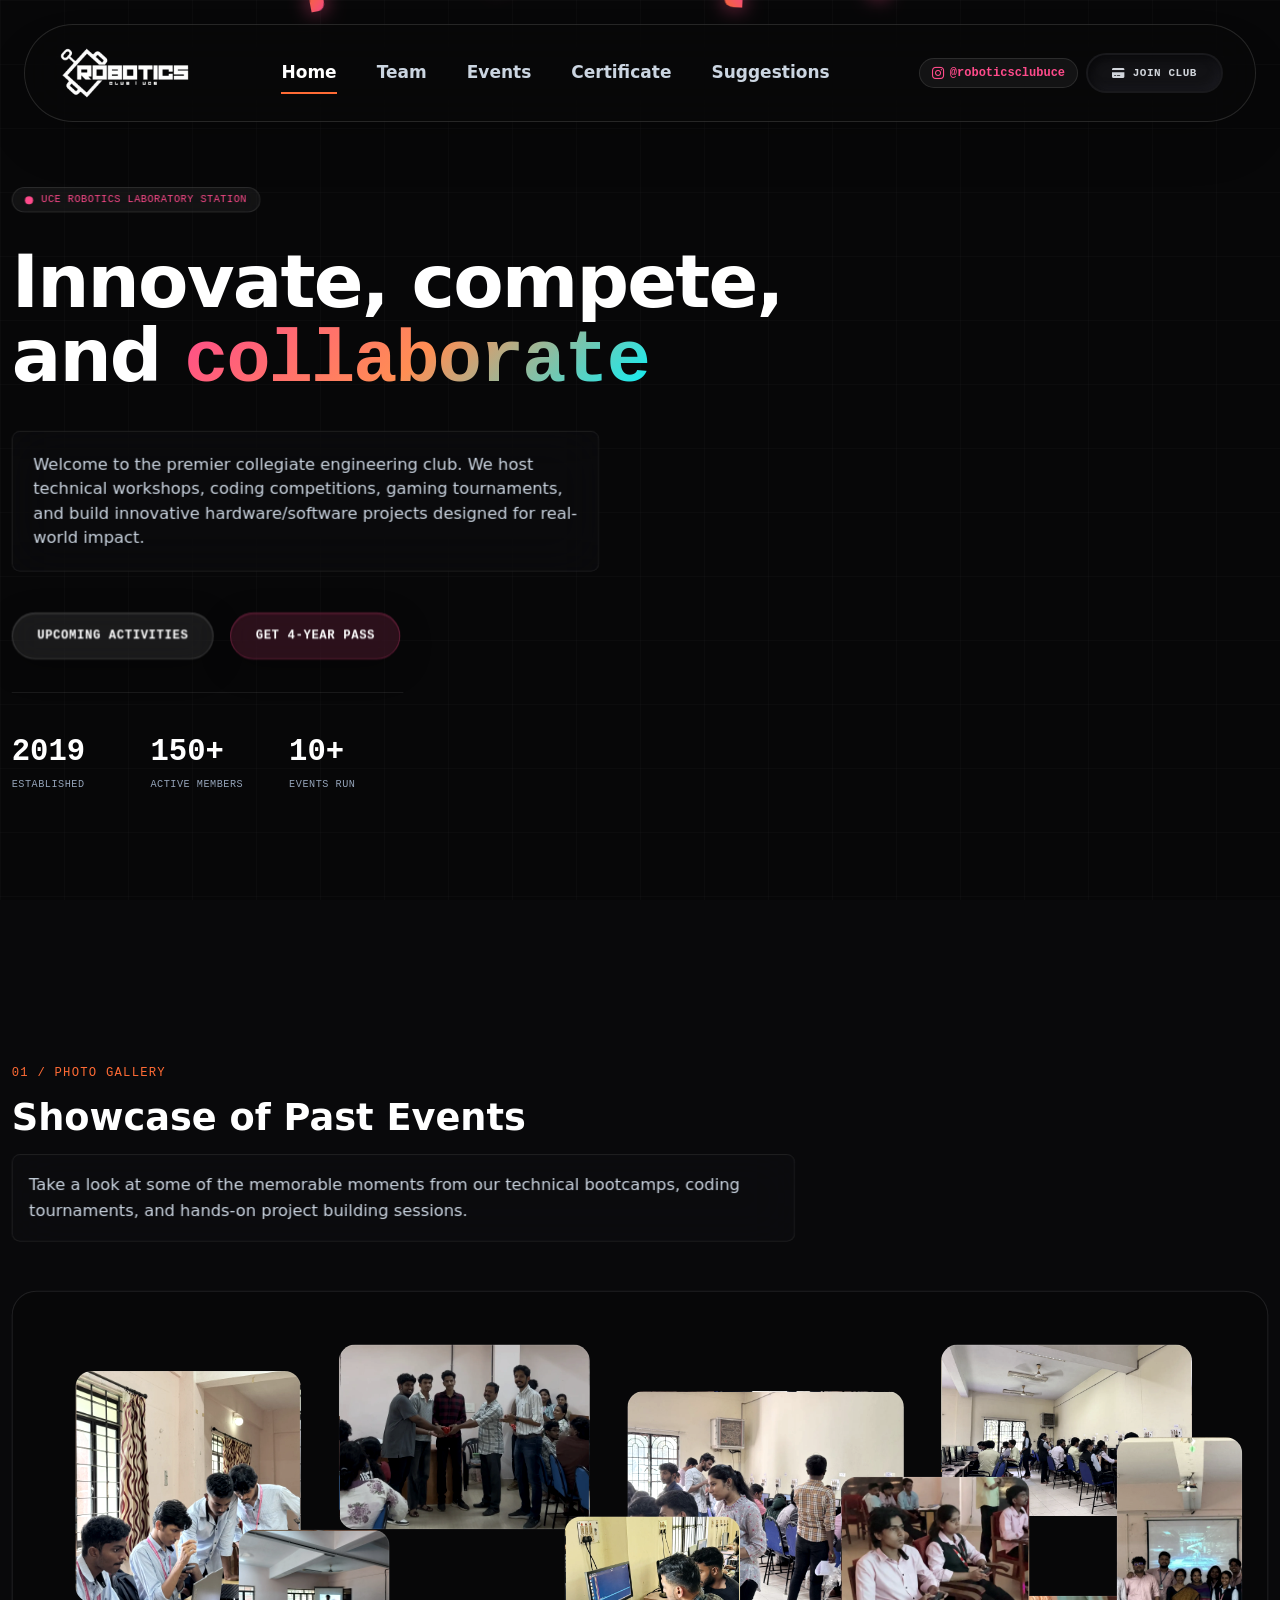
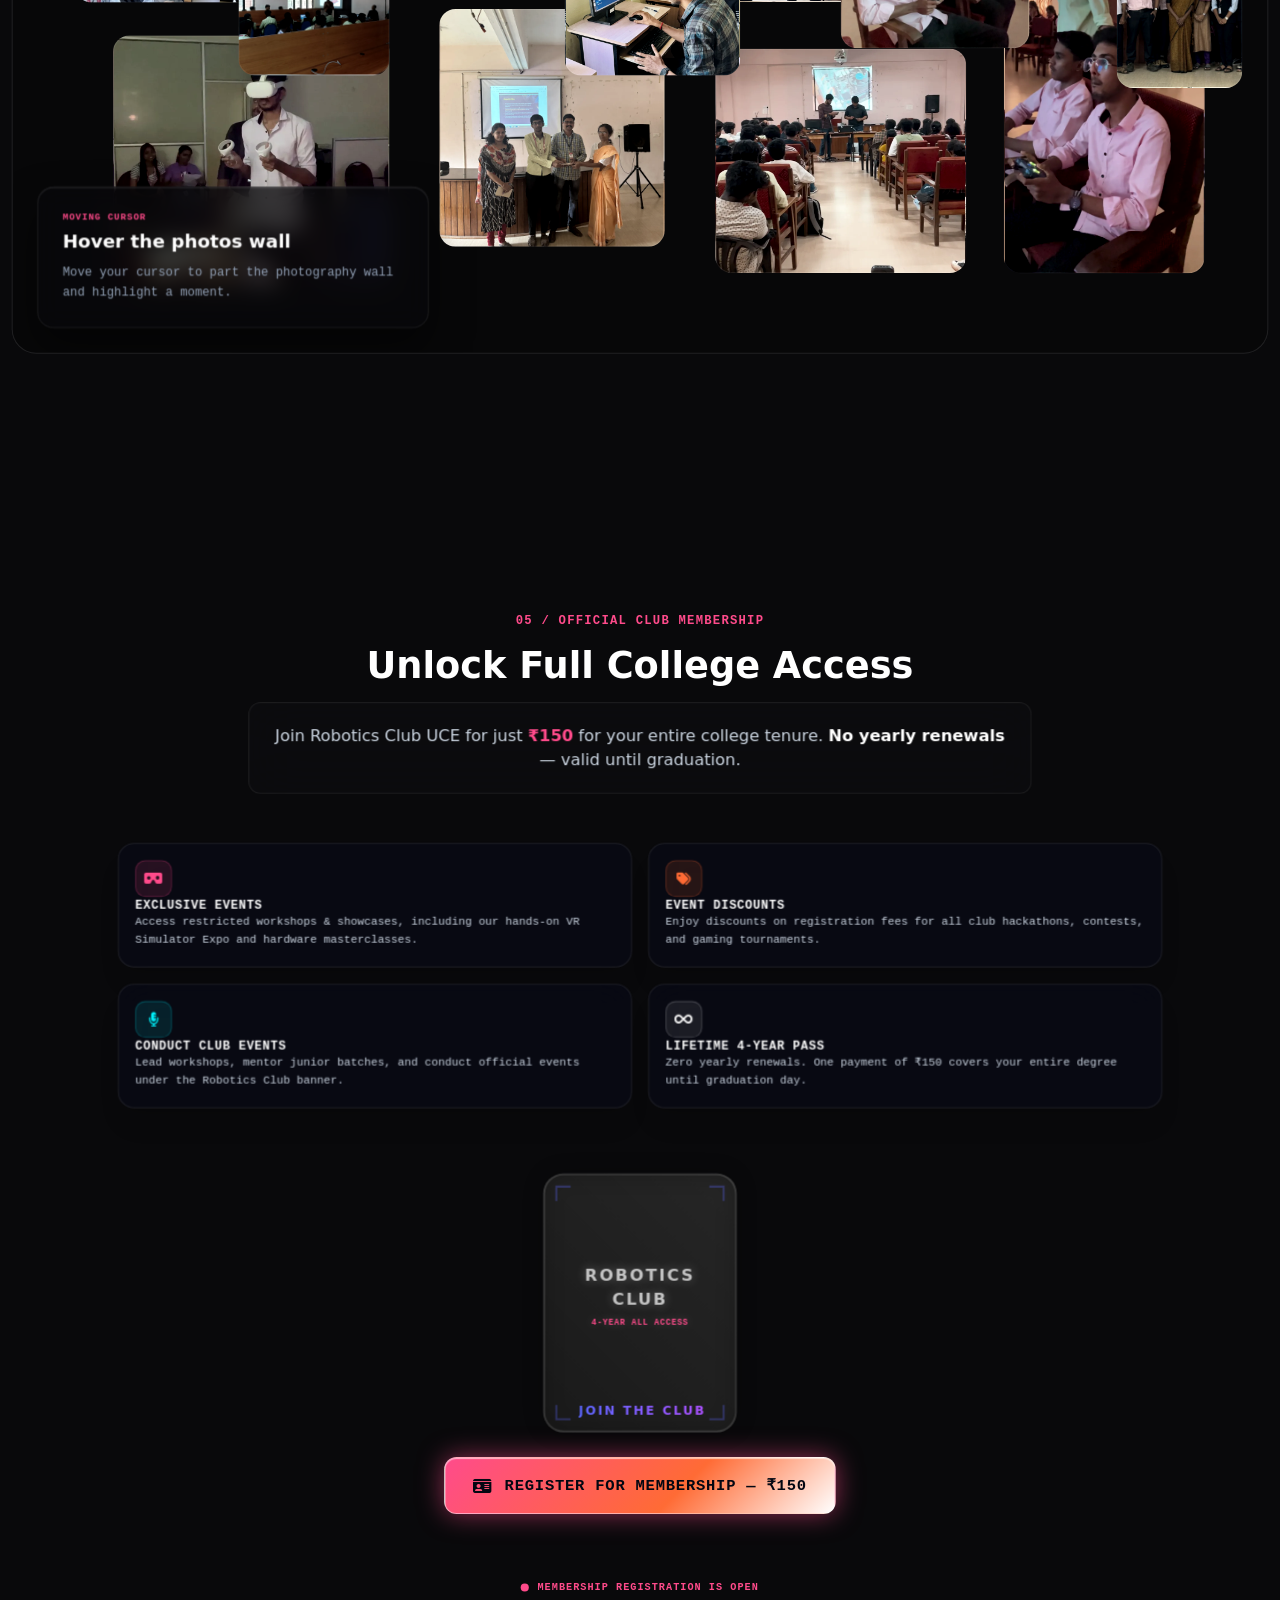
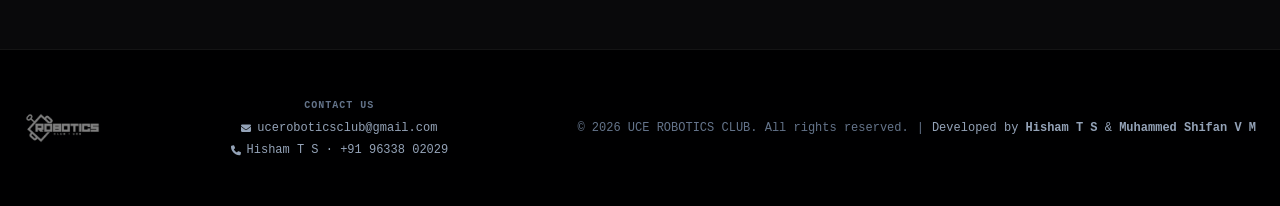
==== commit 33cb2845: "fix(csp): add script.googleusercontent.com to connect-src for Apps Script redirects" ====
--- a/index.html
+++ b/index.html
@@ -24,7 +24,7 @@
     <!-- Google Search Console Verification -->
     <meta name="google-site-verification" content="PlR5diNb-6_64CmWa1NvTbU0YSt5VhqwBWAzyo9F6hw" />
     <!-- Security: Content Security Policy -->
-    <meta http-equiv="Content-Security-Policy" content="default-src 'self'; script-src 'self' https://cdnjs.cloudflare.com 'unsafe-inline'; style-src 'self' https://cdnjs.cloudflare.com 'unsafe-inline'; img-src 'self' data:; font-src 'self' https://cdnjs.cloudflare.com; connect-src 'self' https://script.google.com https://vitals.vercel-insights.com; media-src 'self'; frame-ancestors 'none';">
+    <meta http-equiv="Content-Security-Policy" content="default-src 'self'; script-src 'self' https://cdnjs.cloudflare.com 'unsafe-inline'; style-src 'self' https://cdnjs.cloudflare.com 'unsafe-inline'; img-src 'self' data:; font-src 'self' https://cdnjs.cloudflare.com; connect-src 'self' https://script.google.com https://script.googleusercontent.com https://vitals.vercel-insights.com; media-src 'self'; frame-ancestors 'none';">
     <!-- SEO: Canonical URL -->
     <link rel="canonical" href="https://roboticsclub.ucet.ac.in/">
     <!-- Performance: Preconnect to CDN -->
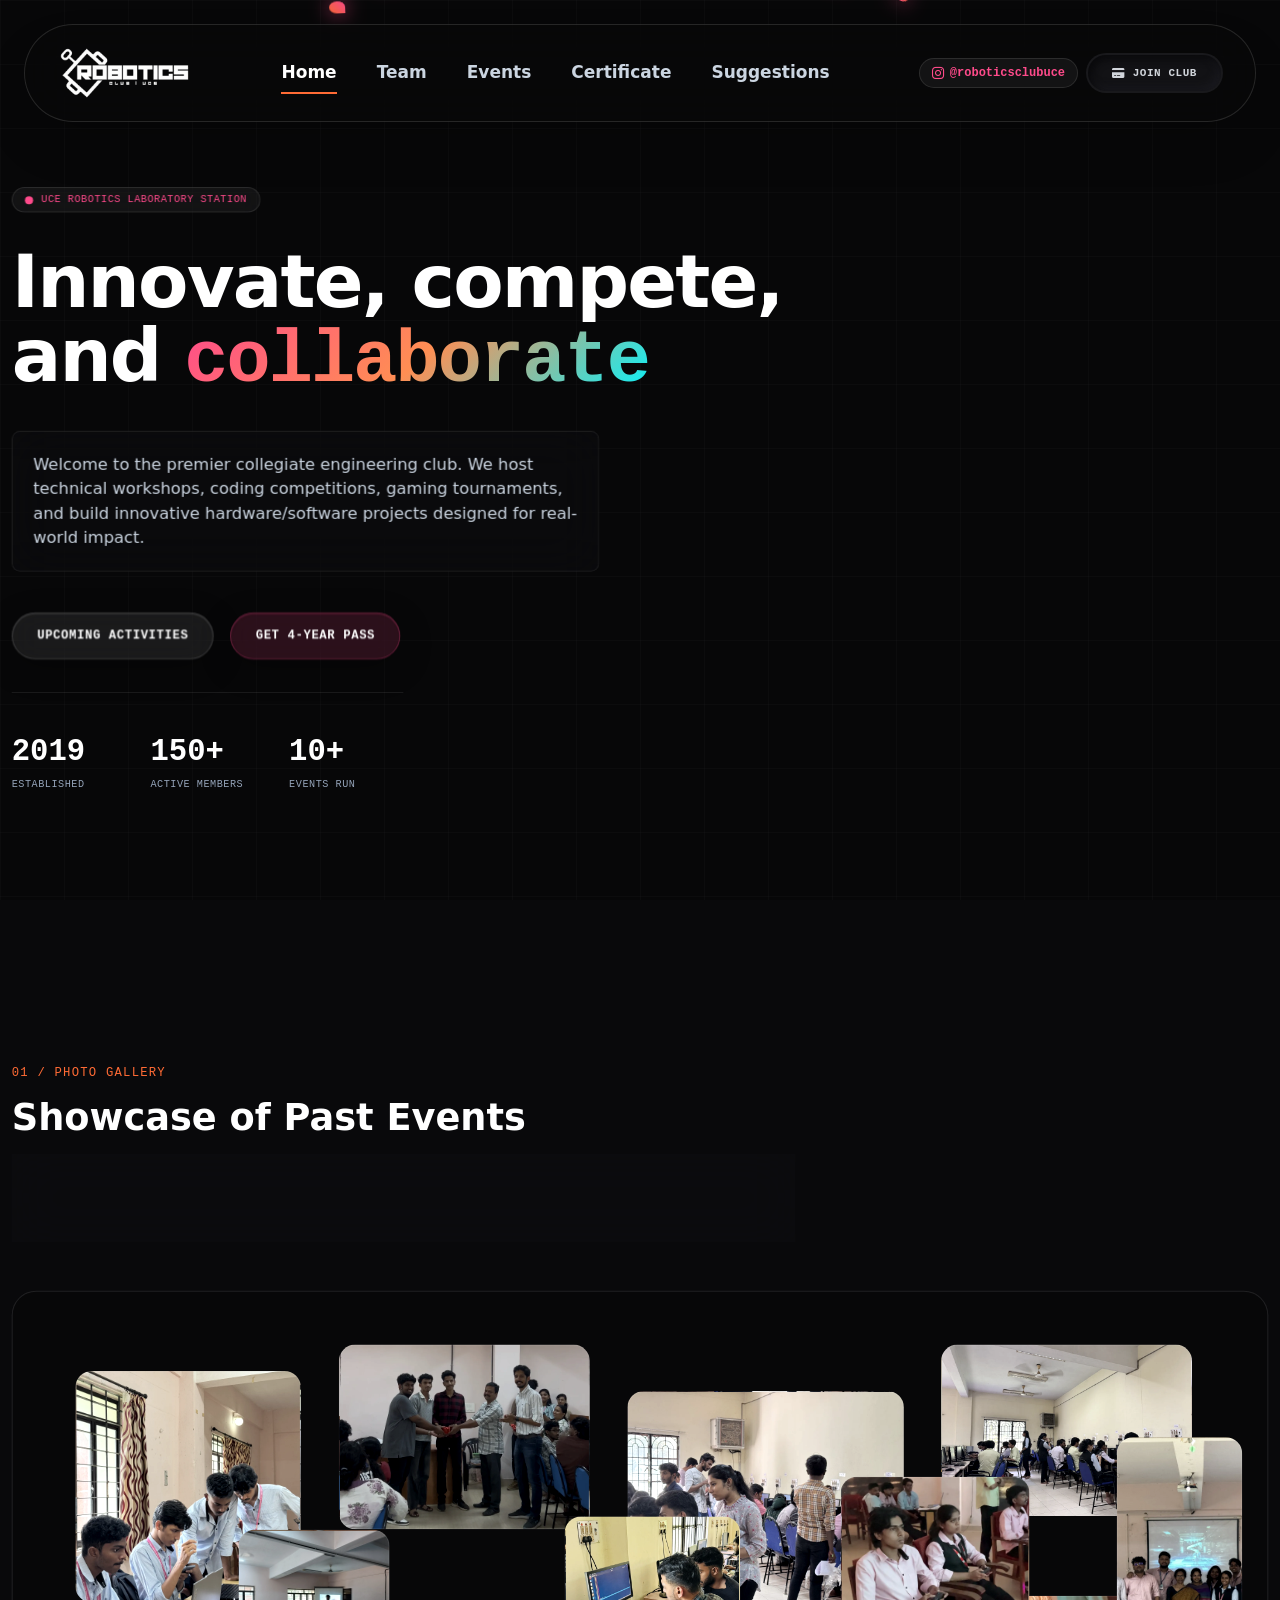
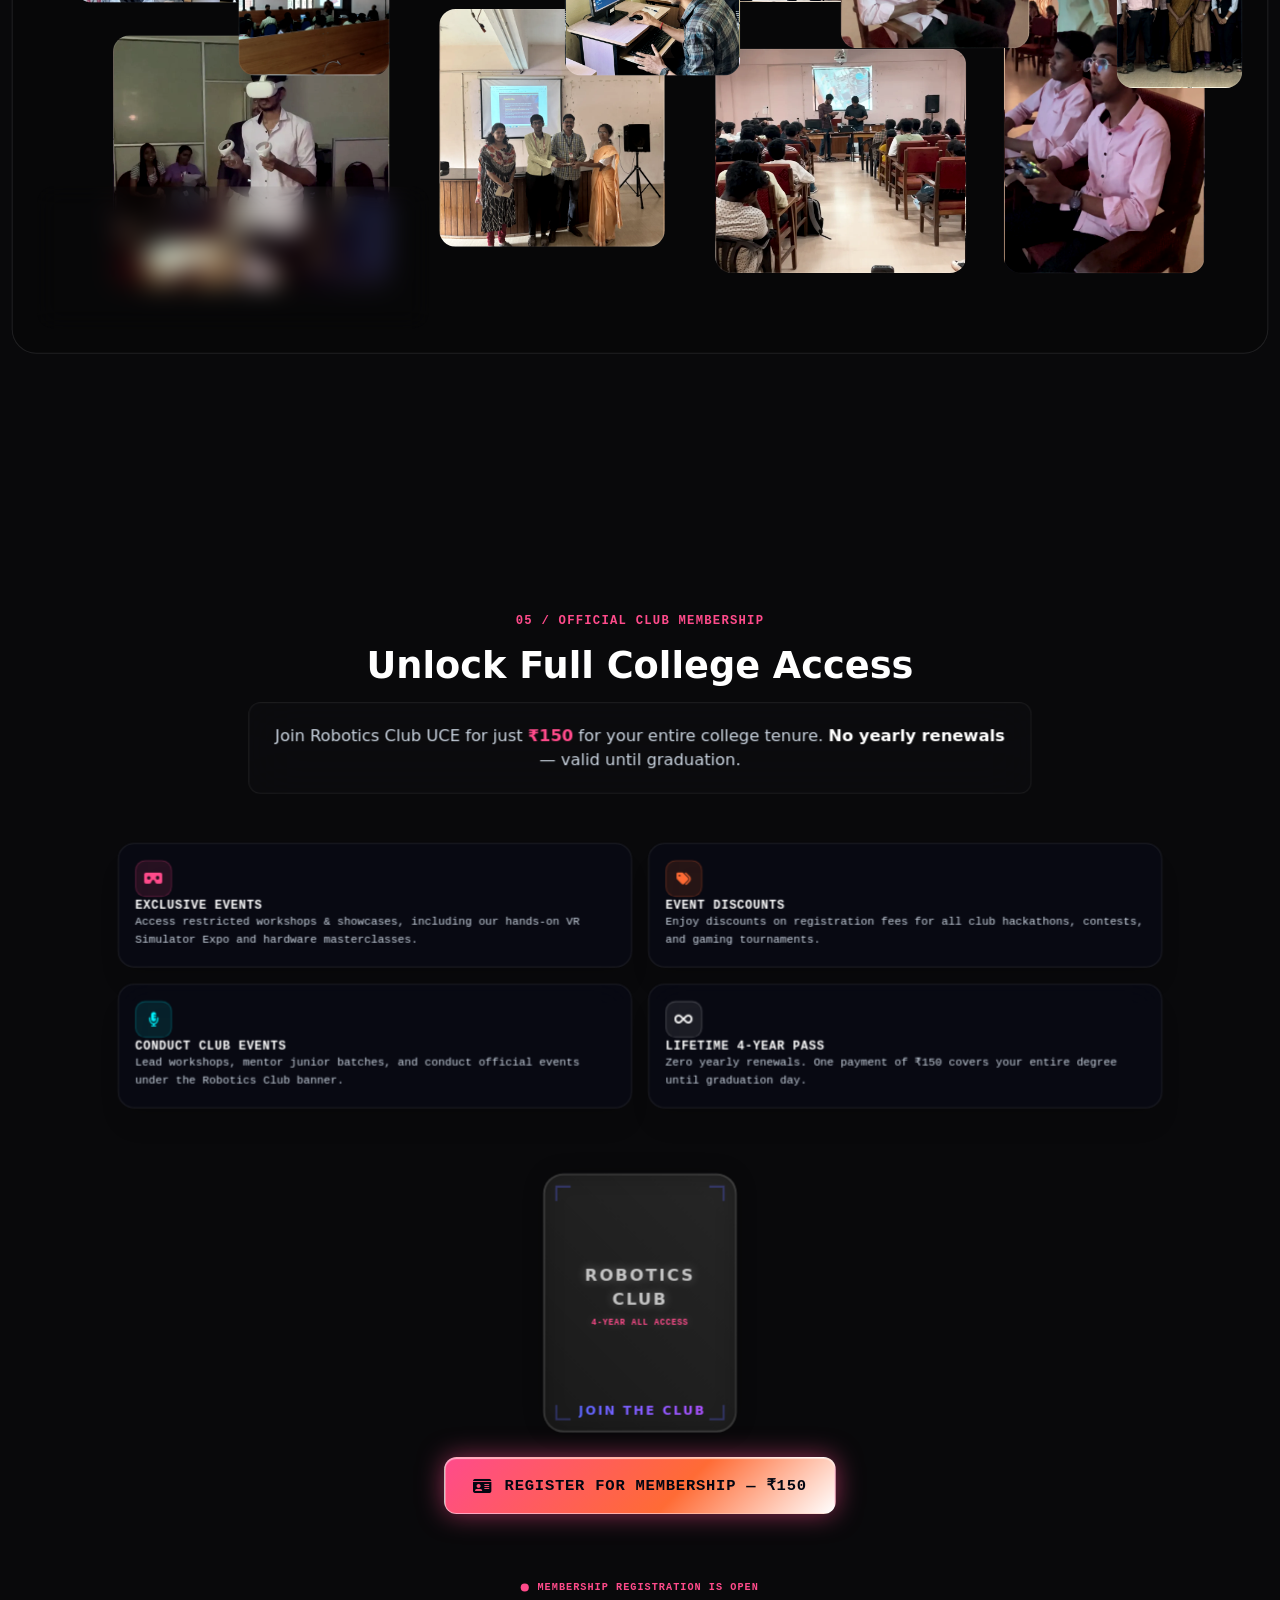
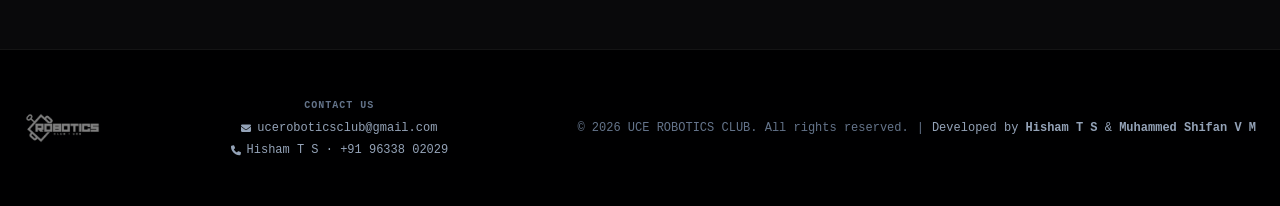
==== commit 4c4110b7: "fix(gallery, membership): fix mobile gallery close button cutoff and refine membership form spacing" ====
--- a/index.html
+++ b/index.html
@@ -339,15 +339,15 @@
 
     <!-- ================= CLUB MEMBERSHIP REGISTRATION MODAL ================= -->
     <div id="membership-reg-modal" class="fixed inset-0 hidden overflow-y-auto" style="z-index:99990;background:rgba(0,0,0,0.88);backdrop-filter:blur(16px);-webkit-backdrop-filter:blur(16px);opacity:0;transition:opacity 0.25s ease;" onclick="if(event.target === this) closeMembershipModal()">
-        <div style="min-height:100vh;min-height:100dvh;display:flex;align-items:center;justify-content:center;padding:24px 16px 32px;box-sizing:border-box;">
+        <div style="min-height:100vh;min-height:100dvh;display:flex;align-items:center;justify-content:center;padding:16px 12px 24px;box-sizing:border-box;">
         
-        <div class="modal-card-content w-full max-w-xl relative flex flex-col bg-slate-900/95 border border-white/15 rounded-2xl shadow-2xl overflow-hidden" style="transform:scale(0.96);transition:transform 0.25s cubic-bezier(0.16, 1, 0.3, 1);max-height:calc(100dvh - 56px);">
+        <div class="modal-card-content w-full max-w-xl relative flex flex-col bg-slate-900/95 border border-white/15 rounded-2xl shadow-2xl overflow-hidden" style="transform:scale(0.96);transition:transform 0.25s cubic-bezier(0.16, 1, 0.3, 1);">
             
             <!-- Top Fixed Strip & Header -->
             <div class="flex-shrink-0 bg-slate-900 border-b border-white/10 relative">
                 <div class="h-2 w-full bg-gradient-to-r from-brand-pink via-brand-orange to-brand-cyan"></div>
                 
-                <div class="p-5 sm:p-6 pb-4 space-y-2">
+                <div class="p-4 sm:p-6 pb-3 sm:pb-4 space-y-2">
                     <div class="flex items-start justify-between gap-4">
                         <div class="space-y-1">
                             <span class="text-[10px] font-mono font-bold text-brand-pink uppercase tracking-widest block">
@@ -361,7 +361,7 @@
                     </div>
 
                     <!-- Progress & Required Notice -->
-                    <div class="pt-2 flex flex-wrap items-center justify-between gap-2 text-xs font-mono">
+                    <div class="pt-1.5 flex flex-wrap items-center justify-between gap-2 text-xs font-mono">
                         <div class="flex items-center gap-2">
                             <span id="mem-step-badge" class="px-2.5 py-0.5 rounded-full bg-brand-pink/15 text-brand-pink font-bold border border-brand-pink/30 text-[11px]">
                                 Page 1 of 2
@@ -374,7 +374,7 @@
             </div>
 
             <!-- Form Container -->
-            <form id="membership-registration-form" onsubmit="handleMembershipRegistration(event)" class="flex flex-col" style="overflow:hidden;">
+            <form id="membership-registration-form" onsubmit="handleMembershipRegistration(event)" class="flex flex-col flex-1 min-h-0 overflow-hidden">
                 
                 <!-- Honeypot anti-spam trap -->
                 <div style="position:absolute;left:-9999px;top:-9999px;" aria-hidden="true">
@@ -383,36 +383,46 @@
                 </div>
 
                 <!-- Scrollable Body Content -->
-                <div id="mem-modal-scroll-body" class="p-4 sm:p-6 space-y-4" style="overflow-y:auto;max-height:calc(100dvh - 200px);">
+                <div id="mem-modal-scroll-body" class="flex-1 min-h-0 p-4 sm:p-6 space-y-4 overflow-y-auto">
                     
                     <!-- ================= STEP 1: MEMBER DETAILS ================= -->
                     <div id="mem-step-1" class="space-y-4">
                         
                         <!-- Perks Quick Banner -->
-                        <div class="p-3.5 bg-brand-pink/10 border border-brand-pink/30 rounded-xl space-y-1.5 font-mono text-xs">
-                            <div class="flex items-center justify-between text-brand-pink font-bold">
-                                <span><i class="fa-solid fa-sparkles mr-1"></i> Lifetime College Pass</span>
-                                <span class="text-white font-black">₹150 One-Time</span>
-                            </div>
-                            <p class="text-[11px] text-slate-300 leading-relaxed font-sans">
+                        <div class="p-4 sm:p-4.5 bg-brand-pink/[0.08] border border-brand-pink/30 rounded-2xl space-y-2">
+                            <div class="flex flex-wrap items-center justify-between gap-2">
+                                <div class="flex items-center gap-2 text-brand-pink font-bold text-xs font-mono uppercase tracking-wider">
+                                    <i class="fa-solid fa-sparkles text-xs"></i>
+                                    <span>Lifetime College Pass</span>
+                                </div>
+                                <span class="px-2.5 py-0.5 rounded-full bg-brand-pink/20 text-brand-pink border border-brand-pink/35 font-mono font-bold text-[11px] whitespace-nowrap">
+                                    ₹150 One-Time
+                                </span>
+                            </div>
+                            <p class="text-xs text-slate-300 leading-relaxed font-sans">
                                 Valid throughout college · Exclusive VR & hardware workshops · 50% event fee discounts · Conduct club events.
                             </p>
                         </div>
 
-                        <!-- CARD: Student Name -->
-                        <div class="bg-slate-950/70 border border-white/10 rounded-2xl p-4 sm:p-5 shadow-lg space-y-2">
-                            <label for="mem-name" class="block text-sm font-bold text-white">
-                                Full Name <span class="text-red-400 font-bold">*</span>
-                            </label>
-                            <input type="text" id="mem-name" class="reg-input" placeholder="e.g. Rahul Nair" required>
-                        </div>
-
-                        <!-- CARD: Department & Year -->
-                        <div class="bg-slate-950/70 border border-white/10 rounded-2xl p-4 sm:p-5 shadow-lg space-y-3.5">
-                            <div class="grid grid-cols-1 sm:grid-cols-2 gap-3">
+                        <!-- CARD: Student Details (Name, Dept, Year) -->
+                        <div class="bg-slate-950/70 border border-white/10 rounded-2xl p-4 sm:p-5 shadow-lg space-y-4">
+                            <div class="flex items-center gap-2 pb-2.5 border-b border-white/10">
+                                <i class="fa-solid fa-user-graduate text-brand-pink text-xs"></i>
+                                <h3 class="text-xs font-bold text-white uppercase tracking-wider font-mono">Academic & Student Info</h3>
+                            </div>
+
+                            <div class="space-y-1.5">
+                                <label for="mem-name" class="block text-xs font-bold text-slate-200 uppercase tracking-wider font-mono">
+                                    Full Name <span class="text-red-400 font-bold">*</span>
+                                </label>
+                                <p class="text-[11px] text-slate-400 font-mono">Official name as displayed on membership ID</p>
+                                <input type="text" id="mem-name" class="reg-input" placeholder="e.g. Rahul Nair" required>
+                            </div>
+
+                            <div class="grid grid-cols-1 sm:grid-cols-2 gap-3.5 pt-1">
                                 <div class="space-y-1.5">
-                                    <label for="mem-dept" class="block text-xs font-semibold text-slate-200">
-                                        Department <span class="text-red-400">*</span>
+                                    <label for="mem-dept" class="block text-xs font-bold text-slate-200 uppercase tracking-wider font-mono">
+                                        Department <span class="text-red-400 font-bold">*</span>
                                     </label>
                                     <select id="mem-dept" class="reg-input cursor-pointer" required>
                                         <option value="" disabled selected>Select branch</option>
@@ -426,8 +436,8 @@
                                 </div>
 
                                 <div class="space-y-1.5">
-                                    <label for="mem-year" class="block text-xs font-semibold text-slate-200">
-                                        Semester / Year <span class="text-red-400">*</span>
+                                    <label for="mem-year" class="block text-xs font-bold text-slate-200 uppercase tracking-wider font-mono">
+                                        Semester / Year <span class="text-red-400 font-bold">*</span>
                                     </label>
                                     <select id="mem-year" class="reg-input cursor-pointer" required>
                                         <option value="" disabled selected>Select semester</option>
@@ -441,18 +451,23 @@
                         </div>
 
                         <!-- CARD: Contact Info (WhatsApp + Email) -->
-                        <div class="bg-slate-950/70 border border-white/10 rounded-2xl p-4 sm:p-5 shadow-lg space-y-3.5">
+                        <div class="bg-slate-950/70 border border-white/10 rounded-2xl p-4 sm:p-5 shadow-lg space-y-4">
+                            <div class="flex items-center gap-2 pb-2.5 border-b border-white/10">
+                                <i class="fa-solid fa-address-book text-brand-cyan text-xs"></i>
+                                <h3 class="text-xs font-bold text-white uppercase tracking-wider font-mono">Contact Details</h3>
+                            </div>
+
                             <div class="space-y-1.5">
-                                <label for="mem-phone" class="block text-xs font-semibold text-slate-200">
-                                    WhatsApp Mobile Number <span class="text-red-400">*</span>
+                                <label for="mem-phone" class="block text-xs font-bold text-slate-200 uppercase tracking-wider font-mono">
+                                    WhatsApp Mobile Number <span class="text-red-400 font-bold">*</span>
                                 </label>
                                 <p class="text-[11px] text-slate-400 font-mono">Used for adding to the official club community group</p>
                                 <input type="tel" id="mem-phone" class="reg-input" placeholder="10-digit number (e.g. 9876543210)" pattern="[0-9]{10}" maxlength="10" required>
                             </div>
 
-                            <div class="space-y-1.5">
-                                <label for="mem-email" class="block text-xs font-semibold text-slate-200">
-                                    Email Address <span class="text-red-400">*</span>
+                            <div class="space-y-1.5 pt-1">
+                                <label for="mem-email" class="block text-xs font-bold text-slate-200 uppercase tracking-wider font-mono">
+                                    Email Address <span class="text-red-400 font-bold">*</span>
                                 </label>
                                 <p class="text-[11px] text-slate-400 font-mono">Official updates and certificate verification link</p>
                                 <input type="email" id="mem-email" class="reg-input" placeholder="e.g. student@gmail.com" required>
@@ -465,62 +480,67 @@
                         
                         <!-- CARD: Payment QR & Instructions -->
                         <div class="bg-slate-950/70 border border-white/10 rounded-2xl p-4 sm:p-5 shadow-lg space-y-4">
-                            <div class="flex items-center justify-between pb-2 border-b border-white/10">
-                                <div>
-                                    <h3 class="text-xs font-bold text-white uppercase tracking-wider font-mono">Scan & Pay via UPI</h3>
+                            <div class="flex items-center justify-between pb-3 border-b border-white/10">
+                                <div class="space-y-0.5">
+                                    <h3 class="text-xs font-bold text-white uppercase tracking-wider font-mono flex items-center gap-1.5">
+                                        <i class="fa-solid fa-qrcode text-brand-pink"></i>
+                                        <span>Scan & Pay via UPI</span>
+                                    </h3>
                                     <p class="text-[11px] text-slate-400 font-mono">Lifetime Membership Fee</p>
                                 </div>
                                 <div class="text-right">
                                     <span class="text-[9px] text-slate-400 uppercase font-mono block">One-Time Fee</span>
-                                    <span id="mem-step2-summary-fee" class="text-2xl font-black text-brand-pink font-mono">₹150</span>
+                                    <span id="mem-step2-summary-fee" class="text-2xl font-black text-brand-pink font-mono leading-none">₹150</span>
                                 </div>
                             </div>
 
                             <!-- Centered QR Display -->
-                            <div class="flex flex-col items-center justify-center p-3 rounded-2xl bg-black border border-white/10">
-                                <img id="mem-qr-image" src="assets/qr-150.svg" alt="Membership Payment QR Code" class="w-44 h-44 sm:w-48 sm:h-48 object-contain rounded-xl shadow-lg">
-                                <span class="text-[11px] text-slate-400 font-mono mt-2">Scan with Google Pay, PhonePe, or Paytm</span>
+                            <div class="flex flex-col items-center justify-center p-4 sm:p-5 rounded-2xl bg-black/80 border border-white/10 gap-3">
+                                <img id="mem-qr-image" src="assets/qr-150.svg" alt="Membership Payment QR Code" class="w-40 h-40 sm:w-44 sm:h-44 object-contain rounded-xl shadow-lg">
+                                <span class="text-[11px] text-slate-300 font-mono text-center px-3 py-1 bg-white/5 rounded-full border border-white/10">
+                                    Scan with Google Pay, PhonePe, or Paytm
+                                </span>
                             </div>
 
                             <!-- Mobile Quick Launch -->
-                            <a id="mem-upi-app-link" href="#" class="btn-cyan-solid w-full py-4 rounded-xl font-bold font-mono text-sm flex items-center justify-center gap-2.5 transition-all cursor-pointer" style="background-color: #ff4b8b !important; color: #ffffff !important; box-shadow: 0 0 20px rgba(255, 75, 139, 0.45) !important;">
-                                <i class="fa-solid fa-mobile-screen text-base"></i>
+                            <a id="mem-upi-app-link" href="#" class="btn-cyan-solid w-full py-3 sm:py-3.5 rounded-xl font-bold font-mono text-xs sm:text-sm flex items-center justify-center gap-2 transition-all cursor-pointer" style="background-color: #ff4b8b !important; color: #ffffff !important; box-shadow: 0 0 20px rgba(255, 75, 139, 0.45) !important;">
+                                <i class="fa-solid fa-mobile-screen text-sm sm:text-base"></i>
                                 <span>Pay ₹150 via UPI App</span>
                             </a>
                         </div>
 
                         <!-- CARD: 12-Digit UTR Input -->
                         <div class="bg-slate-950/70 border border-white/10 rounded-2xl p-4 sm:p-5 shadow-lg space-y-2.5">
-                            <div class="flex items-center justify-between">
-                                <label for="mem-upi-utr" class="block text-sm font-bold text-white">
-                                    12-Digit UPI Transaction ID (UTR) <span class="text-red-400">*</span>
+                            <div class="flex flex-wrap items-center justify-between gap-2 pb-0.5">
+                                <label for="mem-upi-utr" class="block text-xs font-bold text-slate-200 uppercase tracking-wider font-mono">
+                                    12-Digit UPI Transaction ID (UTR) <span class="text-red-400 font-bold">*</span>
                                 </label>
-                                <button type="button" onclick="openMemUtrHelp()" class="text-xs font-mono text-brand-pink hover:text-white underline flex items-center gap-1 cursor-pointer">
-                                    <i class="fa-solid fa-circle-question"></i> Where to find?
+                                <button type="button" onclick="openMemUtrHelp()" class="text-[11px] font-mono text-brand-pink hover:text-white flex items-center gap-1.5 px-2.5 py-1 rounded-lg bg-brand-pink/10 border border-brand-pink/25 hover:border-brand-pink/40 transition-colors cursor-pointer flex-shrink-0">
+                                    <i class="fa-solid fa-circle-question text-xs"></i> Where to find?
                                 </button>
                             </div>
-                            <p class="text-xs text-slate-400 font-mono">Found on your payment receipt (12 numerical digits)</p>
-                            <input type="text" id="mem-upi-utr" oninput="validateMemUtrInput(this)" class="reg-input font-mono tracking-widest text-center sm:text-left text-base" placeholder="e.g. 427819381023" maxlength="12" pattern="[0-9]{12}" required>
+                            <p class="text-[11px] text-slate-400 font-mono">Found on your payment receipt (12 numerical digits)</p>
+                            <input type="text" id="mem-upi-utr" oninput="validateMemUtrInput(this)" class="reg-input font-mono tracking-widest text-center sm:text-left text-sm sm:text-base" placeholder="e.g. 427819381023" maxlength="12" pattern="[0-9]{12}" required>
                             <div id="mem-utr-valid-badge" class="hidden text-xs mt-1"></div>
                         </div>
 
                         <!-- CARD: Screenshot Upload Dropzone -->
                         <div class="bg-slate-950/70 border border-white/10 rounded-2xl p-4 sm:p-5 shadow-lg space-y-2.5">
-                            <label class="block text-sm font-bold text-white">
-                                Payment Screenshot Proof <span class="text-red-400">*</span>
+                            <label class="block text-xs font-bold text-slate-200 uppercase tracking-wider font-mono">
+                                Payment Screenshot Proof <span class="text-red-400 font-bold">*</span>
                             </label>
-                            <p class="text-xs text-slate-400 font-mono">Upload receipt showing the successful ₹150 transfer</p>
+                            <p class="text-[11px] text-slate-400 font-mono">Upload receipt showing the successful ₹150 transfer</p>
                             
                             <input type="file" id="mem-screenshot-input" accept="image/*" onchange="handleMemScreenshotSelect(event)" class="hidden">
 
                             <!-- Clickable Upload Box -->
-                            <div id="mem-upload-placeholder" onclick="document.getElementById('mem-screenshot-input').click()" class="border-2 border-dashed border-white/20 hover:border-brand-pink/60 rounded-xl text-center cursor-pointer transition-colors bg-black/60 group" style="padding: 2rem 1.25rem; min-height: 130px; display: flex; align-items: center; justify-content: center;">
-                                <div class="space-y-3">
-                                    <div style="width:48px;height:48px;border-radius:50%;background:rgba(255,75,139,0.10);border:1px solid rgba(255,75,139,0.28);display:flex;align-items:center;justify-content:center;color:#ff4b8b;margin:0 auto;flex-shrink:0;" class="group-hover:scale-110 transition-transform">
-                                        <i class="fa-solid fa-cloud-arrow-up" style="font-size:1.1rem;"></i>
+                            <div id="mem-upload-placeholder" onclick="document.getElementById('mem-screenshot-input').click()" class="border-2 border-dashed border-white/20 hover:border-brand-pink/60 rounded-xl text-center cursor-pointer transition-all bg-black/60 hover:bg-black/80 group p-4 sm:p-5 flex items-center justify-center min-h-[105px]">
+                                <div class="space-y-2">
+                                    <div style="width:40px;height:40px;border-radius:50%;background:rgba(255,75,139,0.10);border:1px solid rgba(255,75,139,0.28);display:flex;align-items:center;justify-content:center;color:#ff4b8b;margin:0 auto;flex-shrink:0;" class="group-hover:scale-110 transition-transform">
+                                        <i class="fa-solid fa-cloud-arrow-up text-sm"></i>
                                     </div>
                                     <p class="text-xs text-slate-200 font-semibold">Click to upload screenshot</p>
-                                    <span class="text-[11px] text-slate-400 block font-mono">PNG, JPG, or WEBP (auto-compressed)</span>
+                                    <span class="text-[10px] sm:text-[11px] text-slate-400 block font-mono">PNG, JPG, or WEBP (auto-compressed)</span>
                                 </div>
                             </div>
 
--- a/shared.css
+++ b/shared.css
@@ -862,13 +862,42 @@
 }
 
 /* ================= MODALS & REGISTRATION OVERLAYS ================= */
-#photo-lightbox {
+#photo-lightbox,
+.moments-modal-overlay {
     z-index: 99900 !important;
 }
 
 #event-reg-modal,
 #membership-reg-modal {
     z-index: 99990 !important;
+}
+
+#membership-reg-modal .modal-card-content {
+    display: flex;
+    flex-direction: column;
+    max-height: calc(100dvh - 32px);
+    height: calc(100dvh - 32px);
+}
+
+@media (min-width: 640px) {
+    #membership-reg-modal .modal-card-content {
+        max-height: min(720px, calc(100dvh - 48px));
+        height: auto;
+    }
+}
+
+#membership-registration-form {
+    display: flex;
+    flex-direction: column;
+    flex: 1 1 auto;
+    min-height: 0;
+    overflow: hidden;
+}
+
+#mem-modal-scroll-body {
+    flex: 1 1 auto;
+    min-height: 0;
+    overflow-y: auto;
 }
 
 #utr-help-modal,
@@ -891,6 +920,7 @@
     font-size: 0.925rem !important;
     line-height: 1.4 !important;
     width: 100% !important;
+    box-sizing: border-box !important;
     transition: all 0.2s ease !important;
 }
 
@@ -904,6 +934,17 @@
     background-color: #030712 !important;
     box-shadow: 0 0 0 3px rgba(0, 245, 255, 0.25) !important;
     outline: none !important;
+}
+
+select.reg-input {
+    padding-right: 2.25rem !important;
+    background-image: url("data:image/svg+xml,%3Csvg xmlns='http://www.w3.org/2000/svg' fill='none' viewBox='0 0 24 24' stroke='rgba(255, 255, 255, 0.6)' stroke-width='2'%3E%3Cpath stroke-linecap='round' stroke-linejoin='round' d='M19 9l-7 7-7-7'%3E%3C/path%3E%3C/svg%3E") !important;
+    background-repeat: no-repeat !important;
+    background-position: right 0.75rem center !important;
+    background-size: 1rem 1rem !important;
+    -webkit-appearance: none !important;
+    -moz-appearance: none !important;
+    appearance: none !important;
 }
 
 select.reg-input option {
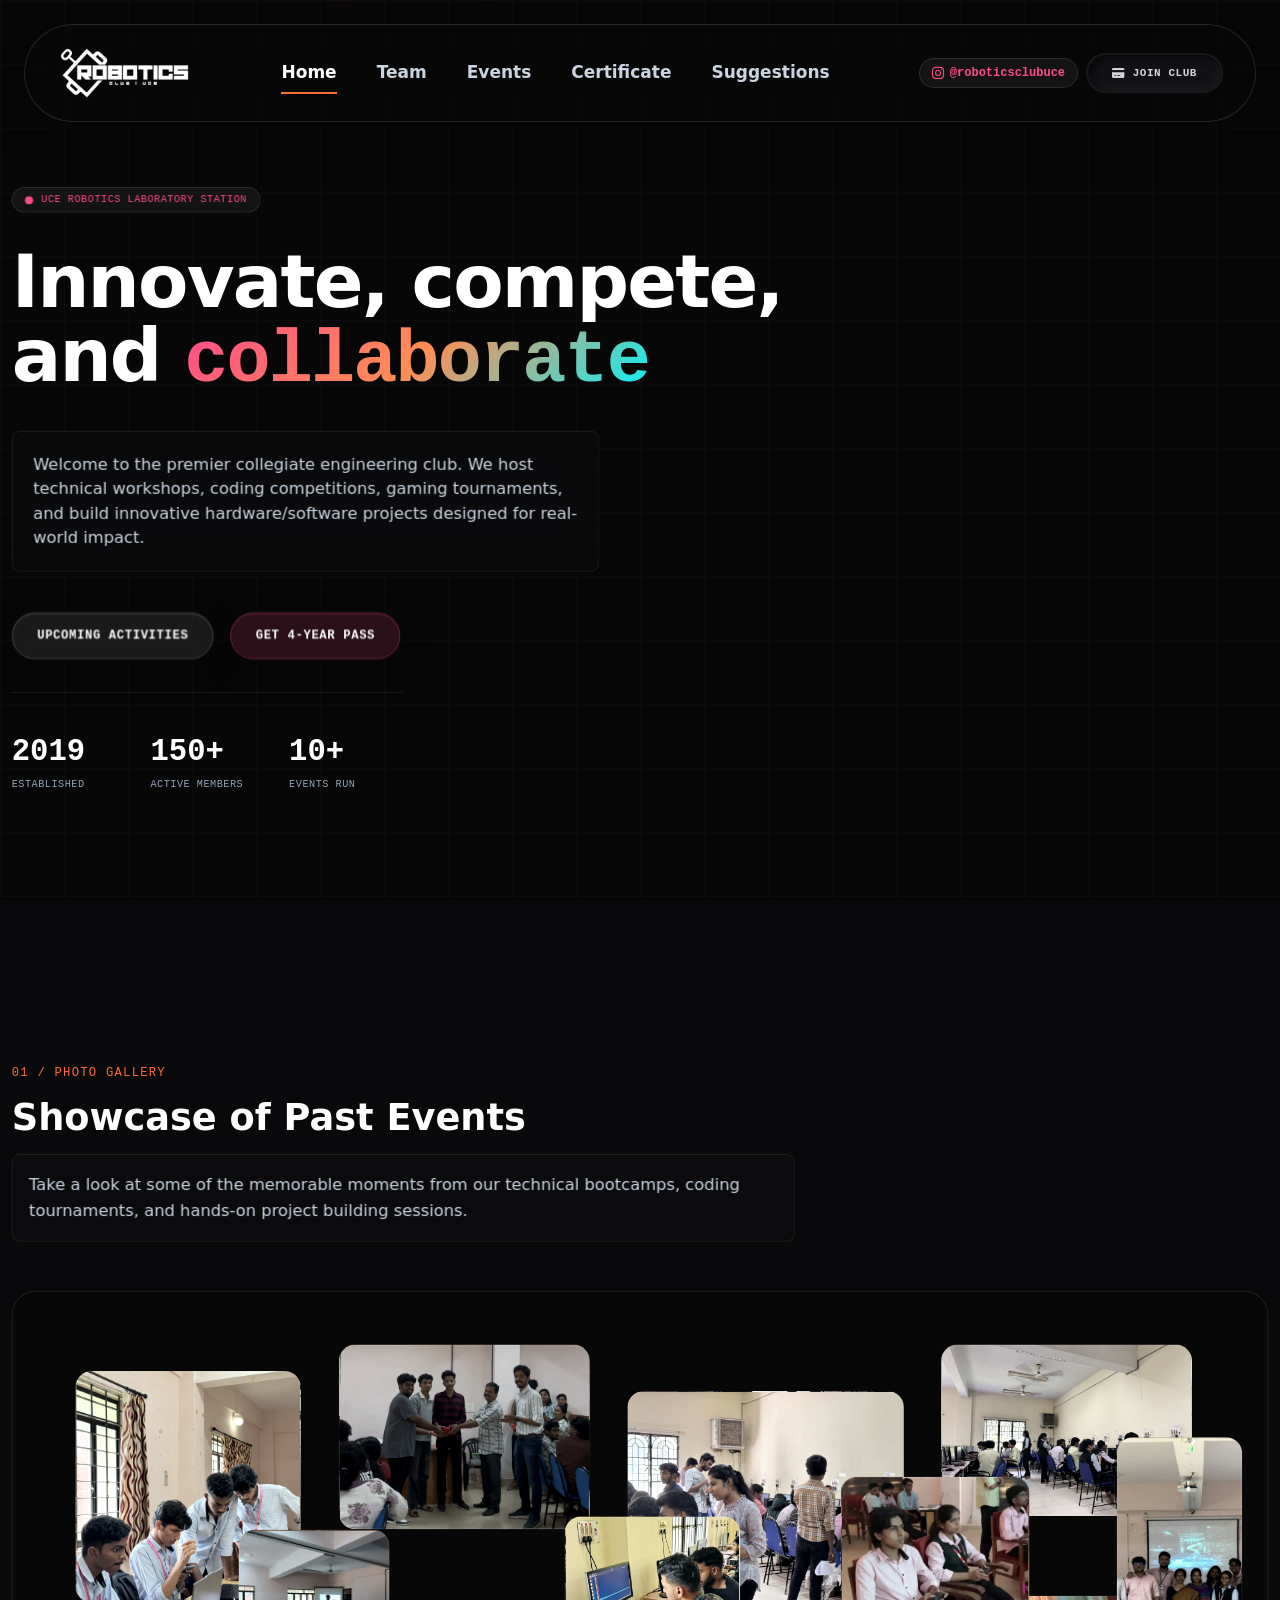
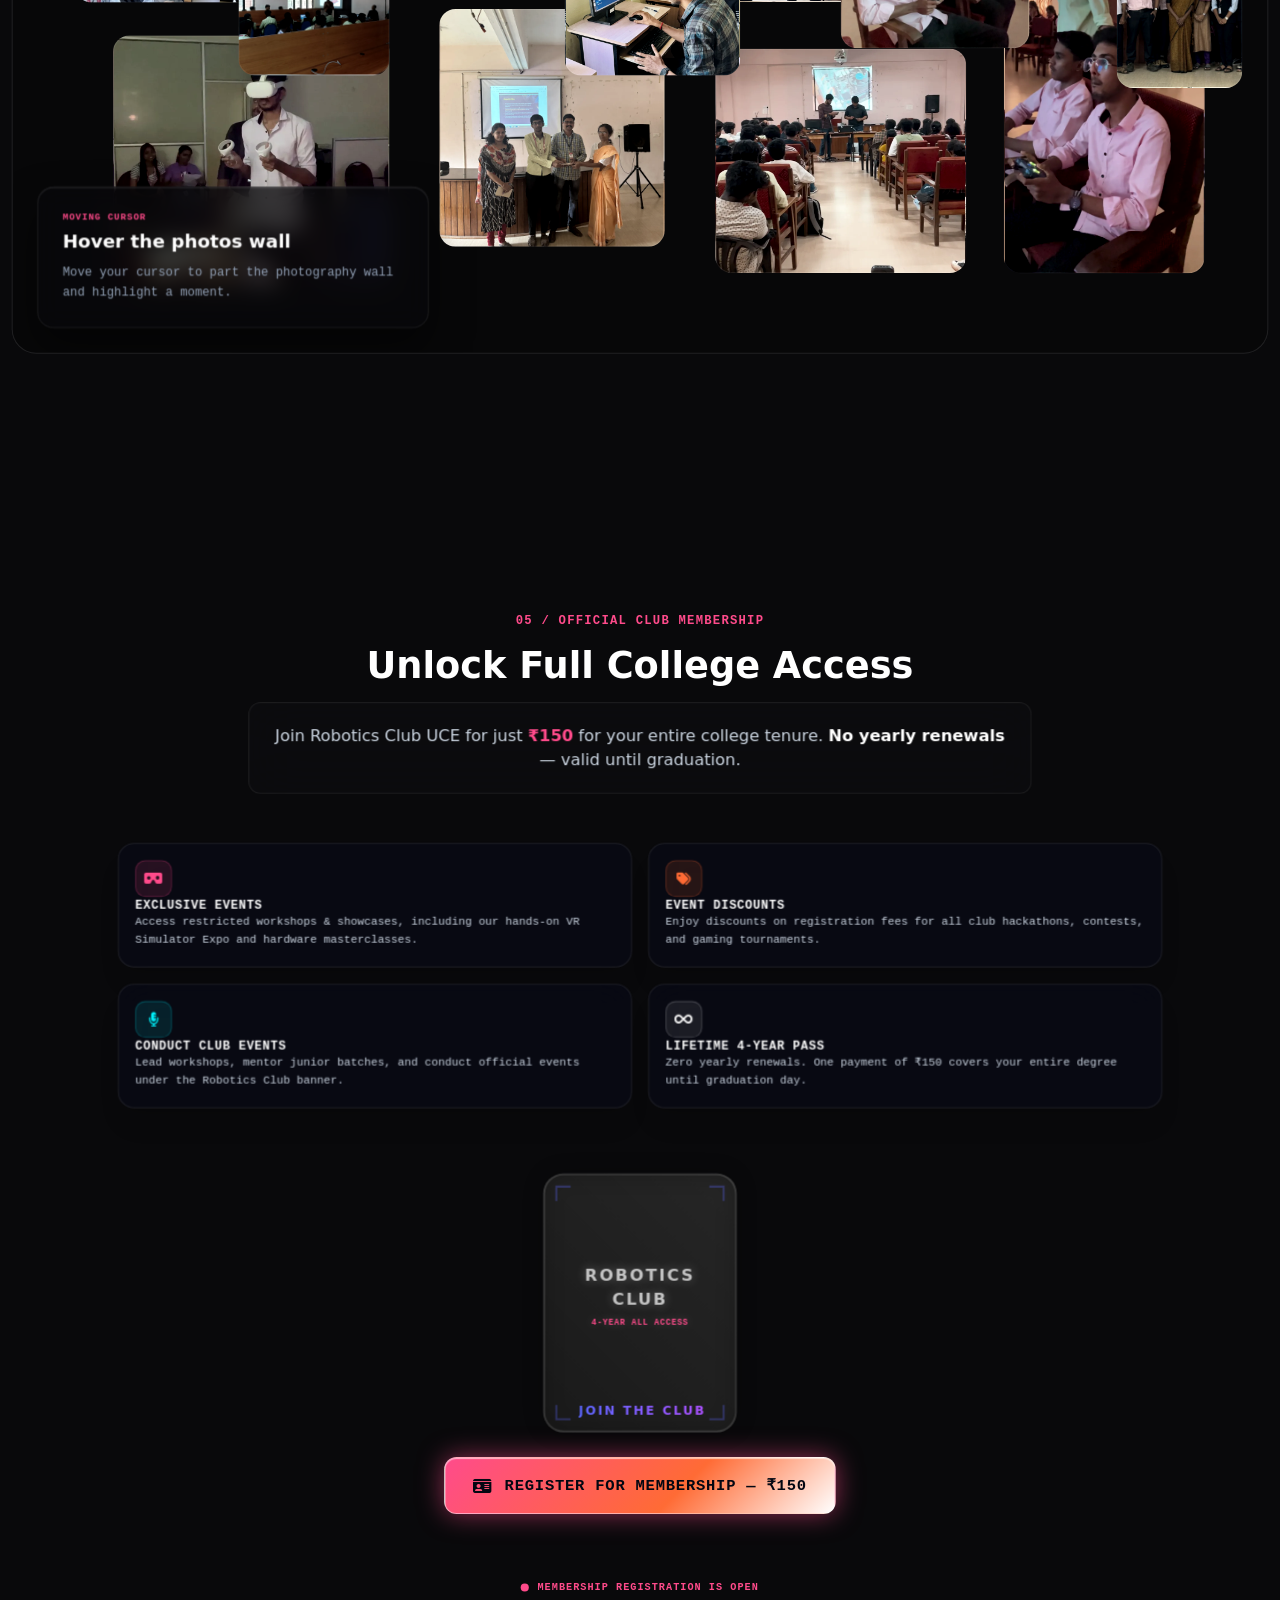
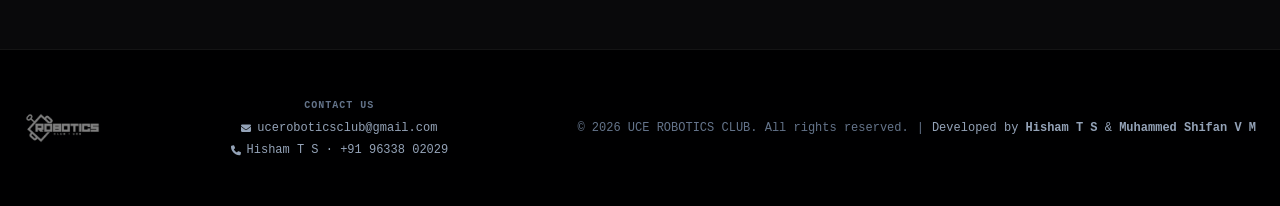
==== commit cd43ab9e: "style(membership): enhance form field spacing, pill padding, and layout alignment" ====
--- a/index.html
+++ b/index.html
@@ -363,7 +363,7 @@
                     <!-- Progress & Required Notice -->
                     <div class="pt-1.5 flex flex-wrap items-center justify-between gap-2 text-xs font-mono">
                         <div class="flex items-center gap-2">
-                            <span id="mem-step-badge" class="px-2.5 py-0.5 rounded-full bg-brand-pink/15 text-brand-pink font-bold border border-brand-pink/30 text-[11px]">
+                            <span id="mem-step-badge" class="mem-pill-badge bg-brand-pink/15 text-brand-pink font-bold border border-brand-pink/30">
                                 Page 1 of 2
                             </span>
                             <span id="mem-step-title" class="text-slate-300 font-semibold text-xs">Personal & Academic Info</span>
@@ -389,13 +389,13 @@
                     <div id="mem-step-1" class="space-y-4">
                         
                         <!-- Perks Quick Banner -->
-                        <div class="p-4 sm:p-4.5 bg-brand-pink/[0.08] border border-brand-pink/30 rounded-2xl space-y-2">
+                        <div class="p-4 sm:p-5 bg-brand-pink/[0.08] border border-brand-pink/30 rounded-2xl space-y-2">
                             <div class="flex flex-wrap items-center justify-between gap-2">
                                 <div class="flex items-center gap-2 text-brand-pink font-bold text-xs font-mono uppercase tracking-wider">
-                                    <i class="fa-solid fa-sparkles text-xs"></i>
                                     <span>Lifetime College Pass</span>
-                                </div>
-                                <span class="px-2.5 py-0.5 rounded-full bg-brand-pink/20 text-brand-pink border border-brand-pink/35 font-mono font-bold text-[11px] whitespace-nowrap">
+                                    <i class="fa-solid fa-sparkles text-[10px] opacity-80"></i>
+                                </div>
+                                <span class="mem-pill-badge bg-brand-pink/20 text-brand-pink border border-brand-pink/35 font-mono font-bold">
                                     ₹150 One-Time
                                 </span>
                             </div>
@@ -405,25 +405,26 @@
                         </div>
 
                         <!-- CARD: Student Details (Name, Dept, Year) -->
-                        <div class="bg-slate-950/70 border border-white/10 rounded-2xl p-4 sm:p-5 shadow-lg space-y-4">
-                            <div class="flex items-center gap-2 pb-2.5 border-b border-white/10">
+                        <div class="mem-form-card">
+                            <div class="mem-card-header">
                                 <i class="fa-solid fa-user-graduate text-brand-pink text-xs"></i>
                                 <h3 class="text-xs font-bold text-white uppercase tracking-wider font-mono">Academic & Student Info</h3>
                             </div>
 
-                            <div class="space-y-1.5">
-                                <label for="mem-name" class="block text-xs font-bold text-slate-200 uppercase tracking-wider font-mono">
+                            <div class="mem-field-group">
+                                <label for="mem-name" class="mem-field-label">
                                     Full Name <span class="text-red-400 font-bold">*</span>
                                 </label>
-                                <p class="text-[11px] text-slate-400 font-mono">Official name as displayed on membership ID</p>
+                                <span class="mem-field-helper">Official name as displayed on membership ID</span>
                                 <input type="text" id="mem-name" class="reg-input" placeholder="e.g. Rahul Nair" required>
                             </div>
 
-                            <div class="grid grid-cols-1 sm:grid-cols-2 gap-3.5 pt-1">
-                                <div class="space-y-1.5">
-                                    <label for="mem-dept" class="block text-xs font-bold text-slate-200 uppercase tracking-wider font-mono">
+                            <div class="mem-grid-2">
+                                <div class="mem-field-group">
+                                    <label for="mem-dept" class="mem-field-label">
                                         Department <span class="text-red-400 font-bold">*</span>
                                     </label>
+                                    <span class="mem-field-helper">Your branch of engineering</span>
                                     <select id="mem-dept" class="reg-input cursor-pointer" required>
                                         <option value="" disabled selected>Select branch</option>
                                         <option value="CSE">CSE (Computer Science)</option>
@@ -435,10 +436,11 @@
                                     </select>
                                 </div>
 
-                                <div class="space-y-1.5">
-                                    <label for="mem-year" class="block text-xs font-bold text-slate-200 uppercase tracking-wider font-mono">
+                                <div class="mem-field-group">
+                                    <label for="mem-year" class="mem-field-label">
                                         Semester / Year <span class="text-red-400 font-bold">*</span>
                                     </label>
+                                    <span class="mem-field-helper">Current semester of study</span>
                                     <select id="mem-year" class="reg-input cursor-pointer" required>
                                         <option value="" disabled selected>Select semester</option>
                                         <option value="S1">S1 (1st Year)</option>
@@ -451,25 +453,25 @@
                         </div>
 
                         <!-- CARD: Contact Info (WhatsApp + Email) -->
-                        <div class="bg-slate-950/70 border border-white/10 rounded-2xl p-4 sm:p-5 shadow-lg space-y-4">
-                            <div class="flex items-center gap-2 pb-2.5 border-b border-white/10">
+                        <div class="mem-form-card">
+                            <div class="mem-card-header">
                                 <i class="fa-solid fa-address-book text-brand-cyan text-xs"></i>
                                 <h3 class="text-xs font-bold text-white uppercase tracking-wider font-mono">Contact Details</h3>
                             </div>
 
-                            <div class="space-y-1.5">
-                                <label for="mem-phone" class="block text-xs font-bold text-slate-200 uppercase tracking-wider font-mono">
+                            <div class="mem-field-group">
+                                <label for="mem-phone" class="mem-field-label">
                                     WhatsApp Mobile Number <span class="text-red-400 font-bold">*</span>
                                 </label>
-                                <p class="text-[11px] text-slate-400 font-mono">Used for adding to the official club community group</p>
+                                <span class="mem-field-helper">Used for adding to the official club community group</span>
                                 <input type="tel" id="mem-phone" class="reg-input" placeholder="10-digit number (e.g. 9876543210)" pattern="[0-9]{10}" maxlength="10" required>
                             </div>
 
-                            <div class="space-y-1.5 pt-1">
-                                <label for="mem-email" class="block text-xs font-bold text-slate-200 uppercase tracking-wider font-mono">
+                            <div class="mem-field-group">
+                                <label for="mem-email" class="mem-field-label">
                                     Email Address <span class="text-red-400 font-bold">*</span>
                                 </label>
-                                <p class="text-[11px] text-slate-400 font-mono">Official updates and certificate verification link</p>
+                                <span class="mem-field-helper">Official updates and certificate verification link</span>
                                 <input type="email" id="mem-email" class="reg-input" placeholder="e.g. student@gmail.com" required>
                             </div>
                         </div>
@@ -479,7 +481,7 @@
                     <div id="mem-step-2" class="space-y-4 hidden">
                         
                         <!-- CARD: Payment QR & Instructions -->
-                        <div class="bg-slate-950/70 border border-white/10 rounded-2xl p-4 sm:p-5 shadow-lg space-y-4">
+                        <div class="mem-form-card">
                             <div class="flex items-center justify-between pb-3 border-b border-white/10">
                                 <div class="space-y-0.5">
                                     <h3 class="text-xs font-bold text-white uppercase tracking-wider font-mono flex items-center gap-1.5">
@@ -497,7 +499,7 @@
                             <!-- Centered QR Display -->
                             <div class="flex flex-col items-center justify-center p-4 sm:p-5 rounded-2xl bg-black/80 border border-white/10 gap-3">
                                 <img id="mem-qr-image" src="assets/qr-150.svg" alt="Membership Payment QR Code" class="w-40 h-40 sm:w-44 sm:h-44 object-contain rounded-xl shadow-lg">
-                                <span class="text-[11px] text-slate-300 font-mono text-center px-3 py-1 bg-white/5 rounded-full border border-white/10">
+                                <span class="mem-pill-badge bg-white/5 border border-white/10 text-slate-300">
                                     Scan with Google Pay, PhonePe, or Paytm
                                 </span>
                             </div>
@@ -510,57 +512,61 @@
                         </div>
 
                         <!-- CARD: 12-Digit UTR Input -->
-                        <div class="bg-slate-950/70 border border-white/10 rounded-2xl p-4 sm:p-5 shadow-lg space-y-2.5">
-                            <div class="flex flex-wrap items-center justify-between gap-2 pb-0.5">
-                                <label for="mem-upi-utr" class="block text-xs font-bold text-slate-200 uppercase tracking-wider font-mono">
-                                    12-Digit UPI Transaction ID (UTR) <span class="text-red-400 font-bold">*</span>
+                        <div class="mem-form-card">
+                            <div class="mem-field-group">
+                                <div class="flex flex-wrap items-center justify-between gap-2">
+                                    <label for="mem-upi-utr" class="mem-field-label">
+                                        12-Digit UPI Transaction ID (UTR) <span class="text-red-400 font-bold">*</span>
+                                    </label>
+                                    <button type="button" onclick="openMemUtrHelp()" class="mem-help-pill">
+                                        <i class="fa-solid fa-circle-question text-xs"></i> Where to find?
+                                    </button>
+                                </div>
+                                <span class="mem-field-helper">Found on your payment receipt (12 numerical digits)</span>
+                                <input type="text" id="mem-upi-utr" oninput="validateMemUtrInput(this)" class="reg-input font-mono tracking-widest text-center sm:text-left text-sm sm:text-base" placeholder="e.g. 427819381023" maxlength="12" pattern="[0-9]{12}" required>
+                                <div id="mem-utr-valid-badge" class="hidden text-xs mt-1"></div>
+                            </div>
+                        </div>
+
+                        <!-- CARD: Screenshot Upload Dropzone -->
+                        <div class="mem-form-card">
+                            <div class="mem-field-group">
+                                <label class="mem-field-label">
+                                    Payment Screenshot Proof <span class="text-red-400 font-bold">*</span>
                                 </label>
-                                <button type="button" onclick="openMemUtrHelp()" class="text-[11px] font-mono text-brand-pink hover:text-white flex items-center gap-1.5 px-2.5 py-1 rounded-lg bg-brand-pink/10 border border-brand-pink/25 hover:border-brand-pink/40 transition-colors cursor-pointer flex-shrink-0">
-                                    <i class="fa-solid fa-circle-question text-xs"></i> Where to find?
-                                </button>
-                            </div>
-                            <p class="text-[11px] text-slate-400 font-mono">Found on your payment receipt (12 numerical digits)</p>
-                            <input type="text" id="mem-upi-utr" oninput="validateMemUtrInput(this)" class="reg-input font-mono tracking-widest text-center sm:text-left text-sm sm:text-base" placeholder="e.g. 427819381023" maxlength="12" pattern="[0-9]{12}" required>
-                            <div id="mem-utr-valid-badge" class="hidden text-xs mt-1"></div>
-                        </div>
-
-                        <!-- CARD: Screenshot Upload Dropzone -->
-                        <div class="bg-slate-950/70 border border-white/10 rounded-2xl p-4 sm:p-5 shadow-lg space-y-2.5">
-                            <label class="block text-xs font-bold text-slate-200 uppercase tracking-wider font-mono">
-                                Payment Screenshot Proof <span class="text-red-400 font-bold">*</span>
-                            </label>
-                            <p class="text-[11px] text-slate-400 font-mono">Upload receipt showing the successful ₹150 transfer</p>
-                            
-                            <input type="file" id="mem-screenshot-input" accept="image/*" onchange="handleMemScreenshotSelect(event)" class="hidden">
-
-                            <!-- Clickable Upload Box -->
-                            <div id="mem-upload-placeholder" onclick="document.getElementById('mem-screenshot-input').click()" class="border-2 border-dashed border-white/20 hover:border-brand-pink/60 rounded-xl text-center cursor-pointer transition-all bg-black/60 hover:bg-black/80 group p-4 sm:p-5 flex items-center justify-center min-h-[105px]">
-                                <div class="space-y-2">
-                                    <div style="width:40px;height:40px;border-radius:50%;background:rgba(255,75,139,0.10);border:1px solid rgba(255,75,139,0.28);display:flex;align-items:center;justify-content:center;color:#ff4b8b;margin:0 auto;flex-shrink:0;" class="group-hover:scale-110 transition-transform">
-                                        <i class="fa-solid fa-cloud-arrow-up text-sm"></i>
+                                <span class="mem-field-helper">Upload receipt showing the successful ₹150 transfer</span>
+                                
+                                <input type="file" id="mem-screenshot-input" accept="image/*" onchange="handleMemScreenshotSelect(event)" class="hidden">
+
+                                <!-- Clickable Upload Box -->
+                                <div id="mem-upload-placeholder" onclick="document.getElementById('mem-screenshot-input').click()" class="border-2 border-dashed border-white/20 hover:border-brand-pink/60 rounded-xl text-center cursor-pointer transition-all bg-black/60 hover:bg-black/80 group p-4 sm:p-5 flex items-center justify-center min-h-[105px]">
+                                    <div class="space-y-2">
+                                        <div style="width:40px;height:40px;border-radius:50%;background:rgba(255,75,139,0.10);border:1px solid rgba(255,75,139,0.28);display:flex;align-items:center;justify-content:center;color:#ff4b8b;margin:0 auto;flex-shrink:0;" class="group-hover:scale-110 transition-transform">
+                                            <i class="fa-solid fa-cloud-arrow-up text-sm"></i>
+                                        </div>
+                                        <p class="text-xs text-slate-200 font-semibold">Click to upload screenshot</p>
+                                        <span class="text-[10px] sm:text-[11px] text-slate-400 block font-mono">PNG, JPG, or WEBP (auto-compressed)</span>
                                     </div>
-                                    <p class="text-xs text-slate-200 font-semibold">Click to upload screenshot</p>
-                                    <span class="text-[10px] sm:text-[11px] text-slate-400 block font-mono">PNG, JPG, or WEBP (auto-compressed)</span>
-                                </div>
-                            </div>
-
-                            <!-- Upload Preview Box -->
-                            <div id="mem-upload-preview" class="hidden p-3.5 rounded-xl bg-black border border-brand-pink/30 items-center justify-between gap-3" style="display:none;">
-                                <div class="flex items-center gap-3 min-w-0">
-                                    <img id="mem-preview-img" src="" alt="Proof Preview" class="w-12 h-12 rounded-lg object-cover border border-white/20 flex-shrink-0">
-                                    <div class="min-w-0">
-                                        <span class="text-xs text-white font-bold block truncate" id="mem-preview-meta">screenshot.jpg</span>
-                                        <span class="text-[10px] text-green-400 font-mono flex items-center gap-1">
-                                            <i class="fa-solid fa-circle-check text-[10px]"></i> Ready to submit
-                                        </span>
+                                </div>
+
+                                <!-- Upload Preview Box -->
+                                <div id="mem-upload-preview" class="hidden p-3.5 rounded-xl bg-black border border-brand-pink/30 items-center justify-between gap-3" style="display:none;">
+                                    <div class="flex items-center gap-3 min-w-0">
+                                        <img id="mem-preview-img" src="" alt="Proof Preview" class="w-12 h-12 rounded-lg object-cover border border-white/20 flex-shrink-0">
+                                        <div class="min-w-0">
+                                            <span class="text-xs text-white font-bold block truncate" id="mem-preview-meta">screenshot.jpg</span>
+                                            <span class="text-[10px] text-green-400 font-mono flex items-center gap-1">
+                                                <i class="fa-solid fa-circle-check text-[10px]"></i> Ready to submit
+                                            </span>
+                                        </div>
                                     </div>
-                                </div>
-                                <button type="button" onclick="removeMemScreenshot()" class="px-2.5 py-1.5 rounded-lg bg-red-950/40 hover:bg-red-900/50 border border-red-500/30 text-red-300 text-xs font-mono transition-colors flex-shrink-0 cursor-pointer" title="Remove image">
-                                    <i class="fa-solid fa-trash-can"></i>
-                                </button>
-                            </div>
-
-                            <span id="mem-upload-status" class="text-[11px] text-brand-pink font-mono block hidden"></span>
+                                    <button type="button" onclick="removeMemScreenshot()" class="px-2.5 py-1.5 rounded-lg bg-red-950/40 hover:bg-red-900/50 border border-red-500/30 text-red-300 text-xs font-mono transition-colors flex-shrink-0 cursor-pointer" title="Remove image">
+                                        <i class="fa-solid fa-trash-can"></i>
+                                    </button>
+                                </div>
+
+                                <span id="mem-upload-status" class="text-[11px] text-brand-pink font-mono block hidden"></span>
+                            </div>
                         </div>
                     </div>
                 </div>
--- a/shared.css
+++ b/shared.css
@@ -1027,3 +1027,100 @@
     transform: translateY(-1px) !important;
 }
 
+/* ================= MEMBERSHIP FORM SPACING & PILLS ================= */
+.mem-pill-badge {
+    display: inline-flex !important;
+    align-items: center !important;
+    justify-content: center !important;
+    padding: 0.3rem 0.75rem !important;
+    font-size: 0.6875rem !important;
+    line-height: 1.25 !important;
+    border-radius: 9999px !important;
+    white-space: nowrap !important;
+    box-sizing: border-box !important;
+}
+
+.mem-help-pill {
+    display: inline-flex !important;
+    align-items: center !important;
+    gap: 0.375rem !important;
+    padding: 0.35rem 0.75rem !important;
+    font-size: 0.6875rem !important;
+    line-height: 1.25 !important;
+    font-family: monospace, Courier New, Courier !important;
+    color: #ff4b8b !important;
+    background: rgba(255, 75, 139, 0.12) !important;
+    border: 1px solid rgba(255, 75, 139, 0.3) !important;
+    border-radius: 0.5rem !important;
+    transition: all 0.2s ease !important;
+    cursor: pointer !important;
+    white-space: nowrap !important;
+    box-sizing: border-box !important;
+}
+
+.mem-help-pill:hover {
+    color: #ffffff !important;
+    background: rgba(255, 75, 139, 0.25) !important;
+    border-color: rgba(255, 75, 139, 0.5) !important;
+}
+
+.mem-form-card {
+    background-color: rgba(2, 6, 23, 0.75) !important;
+    border: 1px solid rgba(255, 255, 255, 0.1) !important;
+    border-radius: 1rem !important;
+    padding: 1.25rem !important;
+    display: flex !important;
+    flex-direction: column !important;
+    gap: 1.25rem !important;
+    box-shadow: 0 10px 25px -5px rgba(0, 0, 0, 0.5) !important;
+}
+
+.mem-card-header {
+    display: flex !important;
+    align-items: center !important;
+    gap: 0.5rem !important;
+    padding-bottom: 0.75rem !important;
+    border-bottom: 1px solid rgba(255, 255, 255, 0.1) !important;
+}
+
+.mem-field-group {
+    display: flex !important;
+    flex-direction: column !important;
+    gap: 0.375rem !important;
+}
+
+.mem-field-label {
+    display: block !important;
+    margin: 0 !important;
+    font-size: 0.75rem !important;
+    font-weight: 700 !important;
+    text-transform: uppercase !important;
+    letter-spacing: 0.05em !important;
+    color: #e2e8f0 !important;
+    font-family: monospace, Courier New, Courier !important;
+}
+
+.mem-field-helper {
+    display: block !important;
+    margin: 0 !important;
+    margin-bottom: 0.25rem !important;
+    font-size: 0.6875rem !important;
+    line-height: 1.35 !important;
+    color: #94a3b8 !important;
+    font-family: monospace, Courier New, Courier !important;
+}
+
+.mem-grid-2 {
+    display: grid !important;
+    grid-template-columns: 1fr !important;
+    gap: 1rem !important;
+}
+
+@media (min-width: 640px) {
+    .mem-grid-2 {
+        grid-template-columns: 1fr 1fr !important;
+        gap: 1rem !important;
+    }
+}
+
+
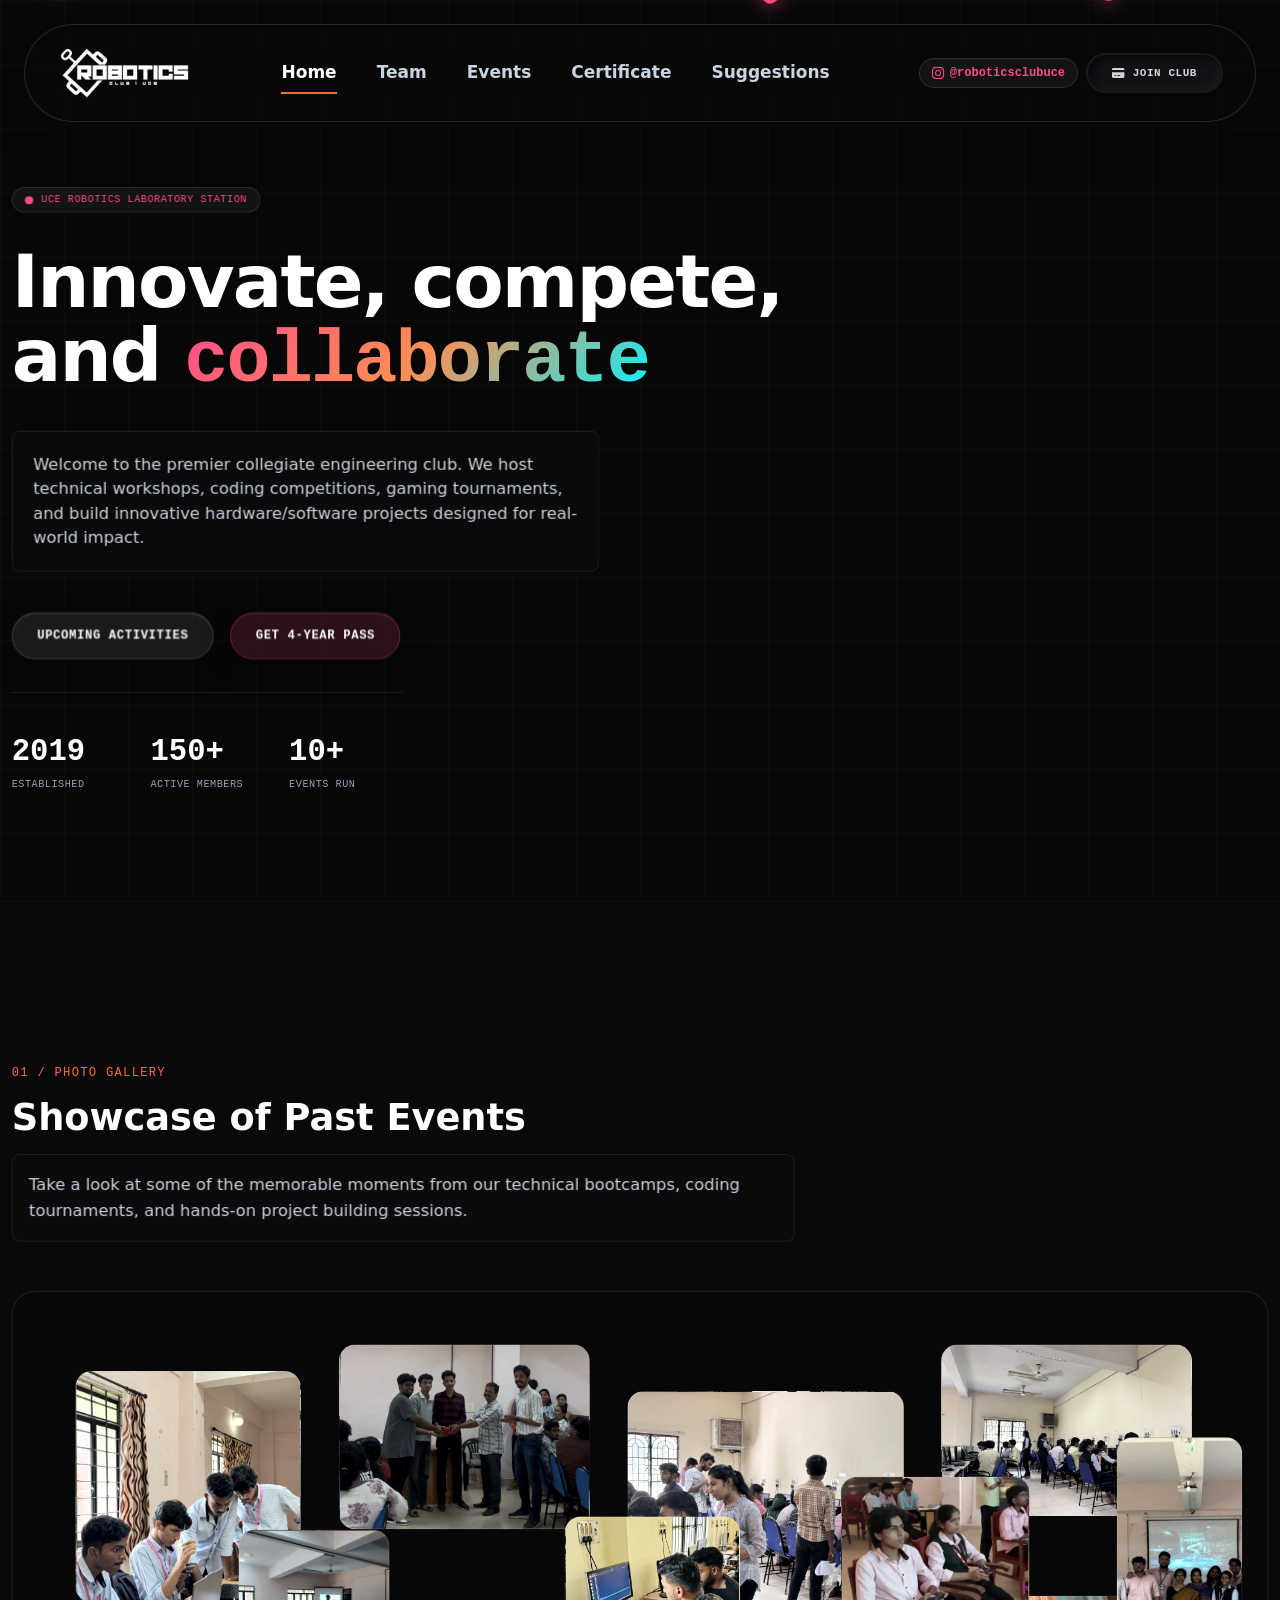
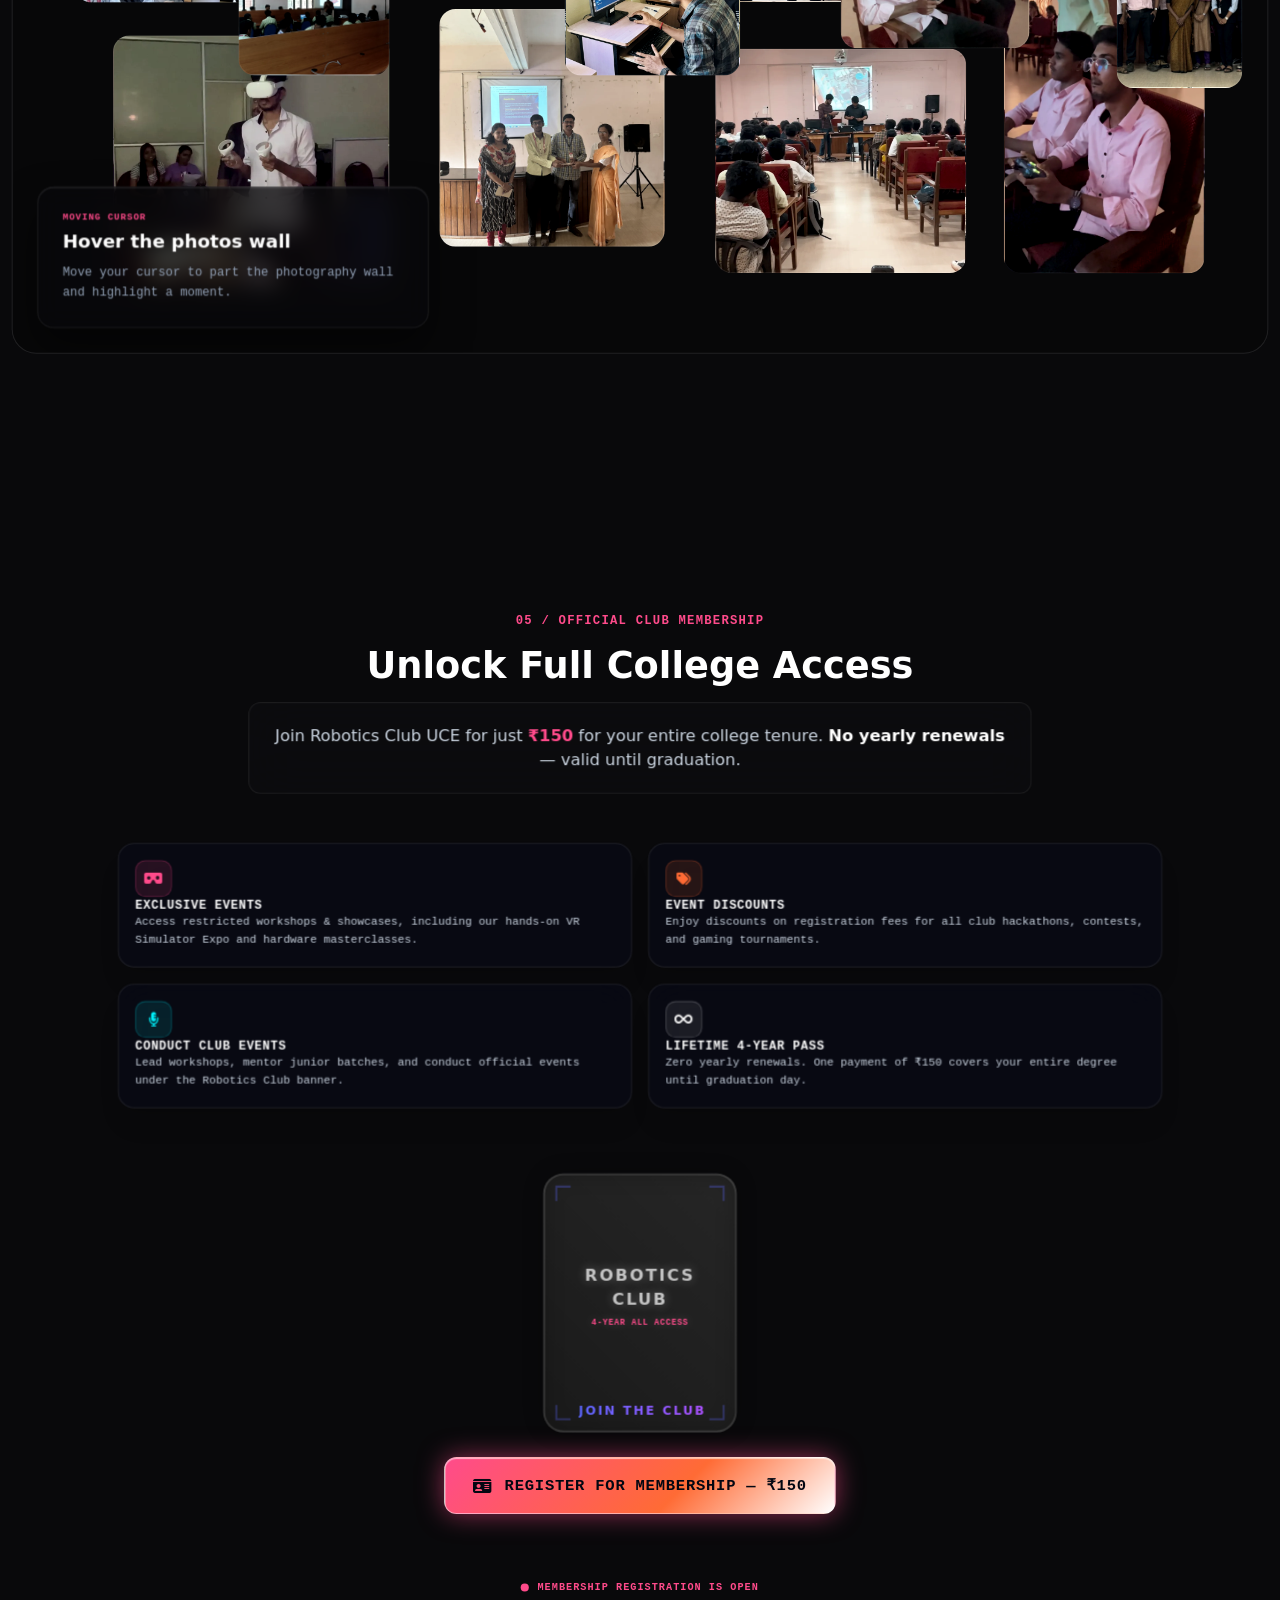
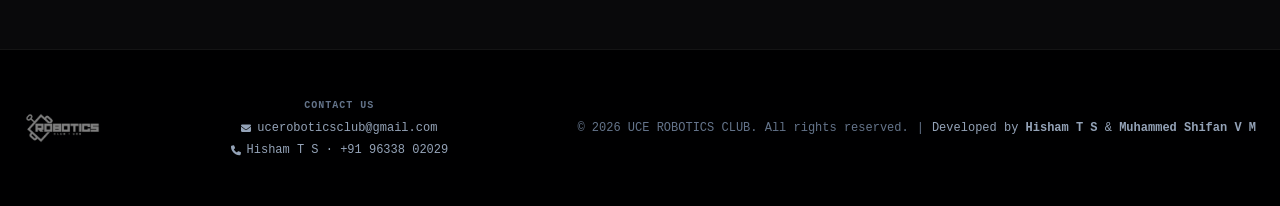
==== commit 7f4e11f1: "feat(membership): simplify confirmation modal, integrate WhatsApp invite, and add professional confi" ====
--- a/index.html
+++ b/index.html
@@ -621,97 +621,72 @@
         </div>
     </div>
 
-    <!-- Success Membership Pass Modal -->
-    <div id="membership-pass-modal" class="fixed inset-0 hidden flex items-center justify-center p-4 bg-black/85 backdrop-blur-md" style="z-index:99998;">
-        <div class="w-full max-w-lg bg-slate-900 border border-brand-pink/40 rounded-2xl overflow-hidden shadow-2xl space-y-0">
-            <!-- Header bar -->
-            <div class="bg-gradient-to-r from-brand-pink via-brand-orange to-brand-cyan p-5 text-slate-950 font-black flex items-center justify-between">
-                <div class="flex items-center gap-2.5">
-                    <i class="fa-solid fa-id-card text-xl"></i>
+    <!-- Membership Registration Confirmation Modal -->
+    <div id="membership-pass-modal" class="fixed inset-0 hidden flex items-center justify-center p-4 bg-black/85 backdrop-blur-md" style="z-index:99998;opacity:0;transition:opacity 0.25s ease;" onclick="if(event.target === this) closeMembershipPassModal()">
+        <div class="w-full max-w-md bg-slate-900 border border-white/15 rounded-2xl overflow-hidden shadow-2xl">
+            <!-- Header with Success Icon -->
+            <div class="p-6 text-center border-b border-white/10 space-y-2.5 bg-slate-950/60">
+                <div class="w-14 h-14 rounded-full bg-green-500/15 border border-green-500/30 flex items-center justify-center mx-auto text-green-400">
+                    <i class="fa-solid fa-check text-2xl"></i>
+                </div>
+                <div>
+                    <h3 class="text-xl font-bold text-white font-mono">Registration Submitted!</h3>
+                    <p class="text-xs text-slate-400 font-mono mt-1">Your details and payment proof have been received.</p>
+                </div>
+            </div>
+
+            <!-- Body -->
+            <div class="p-5 sm:p-6 space-y-4">
+                <!-- Summary of Submitted Data -->
+                <div class="bg-black/50 border border-white/10 rounded-xl p-4 font-mono text-xs space-y-2">
+                    <div class="flex justify-between items-center pb-2 border-b border-white/10">
+                        <span class="text-slate-400">Name:</span>
+                        <span id="pass-student-name" class="font-bold text-white text-right">-</span>
+                    </div>
+                    <div class="flex justify-between items-center">
+                        <span class="text-slate-400">Department:</span>
+                        <span id="pass-student-dept" class="font-semibold text-slate-200 text-right">-</span>
+                    </div>
+                    <div class="flex justify-between items-center">
+                        <span class="text-slate-400">Semester:</span>
+                        <span id="pass-student-year" class="font-semibold text-slate-200 text-right">-</span>
+                    </div>
+                    <div class="flex justify-between items-center">
+                        <span class="text-slate-400">WhatsApp:</span>
+                        <span id="pass-student-phone" class="font-semibold text-slate-200 text-right">-</span>
+                    </div>
+                    <div class="flex justify-between items-center">
+                        <span class="text-slate-400">Email:</span>
+                        <span id="pass-student-email" class="text-slate-300 text-right truncate max-w-[200px]">-</span>
+                    </div>
+                    <div class="flex justify-between items-center pt-2 border-t border-white/10">
+                        <span class="text-slate-400">UTR / Ref:</span>
+                        <span id="pass-utr-code" class="font-bold text-brand-cyan tracking-wider text-right">-</span>
+                    </div>
+                    <div class="flex justify-between items-center">
+                        <span class="text-slate-400">Status:</span>
+                        <span class="font-bold text-green-400 text-right flex items-center gap-1.5">
+                            <i class="fa-solid fa-circle-check text-[10px]"></i> Paid ₹150 (Pending Verification)
+                        </span>
+                    </div>
+                </div>
+
+                <!-- WhatsApp Community Invite Card -->
+                <div class="p-4 rounded-xl bg-[#25D366]/10 border border-[#25D366]/30 text-center space-y-3">
                     <div>
-                        <span class="text-[10px] uppercase font-mono tracking-widest block opacity-80">OFFICIAL CREDENTIAL</span>
-                        <h3 class="text-lg leading-none">Club Membership Pass</h3>
-                    </div>
-                </div>
-                <span class="px-2.5 py-1 bg-black/30 rounded-full text-[10px] font-mono font-bold text-white uppercase tracking-wider">
-                    4-Year Pass
-                </span>
-            </div>
-
-            <!-- Pass Body -->
-            <div class="p-6 space-y-5 bg-slate-950/80 font-mono text-xs">
-                <div class="p-3.5 bg-brand-pink/10 border border-brand-pink/25 rounded-xl flex items-center justify-between">
-                    <div>
-                        <span class="text-[9px] text-slate-400 uppercase block">Membership ID</span>
-                        <span id="pass-reference-id" class="text-base font-bold text-brand-pink">UCE-RC-0000</span>
-                    </div>
-                    <div class="text-right">
-                        <span class="text-[9px] text-slate-400 uppercase block">Status</span>
-                        <span class="text-xs font-bold text-green-400 flex items-center gap-1">
-                            <i class="fa-solid fa-circle-check text-[10px]"></i> Active (Paid ₹150)
-                        </span>
-                    </div>
-                </div>
-
-                <div class="grid grid-cols-2 gap-3 text-[11px] p-4 bg-white/5 border border-white/10 rounded-xl">
-                    <div>
-                        <span class="text-slate-500 block text-[9px] uppercase">Member Name</span>
-                        <span id="pass-student-name" class="font-bold text-white text-xs block truncate">-</span>
-                    </div>
-                    <div>
-                        <span class="text-slate-500 block text-[9px] uppercase">Department</span>
-                        <span id="pass-student-dept" class="font-bold text-white text-xs block">-</span>
-                    </div>
-                    <div>
-                        <span class="text-slate-500 block text-[9px] uppercase">Semester</span>
-                        <span id="pass-student-year" class="font-bold text-white text-xs block">-</span>
-                    </div>
-                    <div>
-                        <span class="text-slate-500 block text-[9px] uppercase">WhatsApp</span>
-                        <span id="pass-student-phone" class="font-bold text-white text-xs block">-</span>
-                    </div>
-                    <div class="col-span-2 border-t border-white/5 pt-2">
-                        <span class="text-slate-500 block text-[9px] uppercase">Email</span>
-                        <span id="pass-student-email" class="font-bold text-slate-200 text-xs block truncate">-</span>
-                    </div>
-                    <div class="col-span-2">
-                        <span class="text-slate-500 block text-[9px] uppercase">UPI Transaction UTR</span>
-                        <span id="pass-utr-code" class="font-bold text-brand-cyan text-xs block tracking-widest">-</span>
-                    </div>
-                </div>
-
-                <!-- Unlocked Perks List -->
-                <div class="space-y-2 text-[11px] pt-1">
-                    <span class="text-slate-400 uppercase text-[9px] tracking-wider block font-bold">Unlocked Membership Privileges:</span>
-                    <ul class="space-y-1.5 text-slate-300">
-                        <li class="flex items-center gap-2">
-                            <i class="fa-solid fa-check text-green-400 text-xs"></i>
-                            <span>Access to exclusive member events (VR Workshop, Robotics Expos)</span>
-                        </li>
-                        <li class="flex items-center gap-2">
-                            <i class="fa-solid fa-check text-green-400 text-xs"></i>
-                            <span>Up to 50% discount on all club hackathons & gaming contests</span>
-                        </li>
-                        <li class="flex items-center gap-2">
-                            <i class="fa-solid fa-check text-green-400 text-xs"></i>
-                            <span>Conduct & lead official events under the Robotics Club banner</span>
-                        </li>
-                        <li class="flex items-center gap-2">
-                            <i class="fa-solid fa-check text-green-400 text-xs"></i>
-                            <span>No yearly renewals — valid for your full 4 years of college</span>
-                        </li>
-                    </ul>
-                </div>
-
-                <div class="pt-3 border-t border-white/10 flex items-center justify-between gap-3">
-                    <button type="button" onclick="window.print()" class="px-4 py-2.5 rounded-xl bg-white/10 hover:bg-white/20 text-white font-mono text-xs font-bold transition-colors flex items-center gap-2 cursor-pointer">
-                        <i class="fa-solid fa-print"></i>
-                        <span>Print Pass</span>
-                    </button>
-                    <button type="button" onclick="closeMembershipPassModal()" class="px-6 py-2.5 rounded-xl bg-brand-pink/20 hover:bg-brand-pink/30 border border-brand-pink/40 text-brand-pink hover:text-white font-mono text-xs font-bold transition-colors cursor-pointer ml-auto">
-                        Done
-                    </button>
-                </div>
+                        <p class="text-xs font-bold text-white font-mono">Next: Join the Official WhatsApp Group</p>
+                        <p class="text-[11px] text-slate-400 font-mono mt-0.5">Stay updated on workshops, events, and member notices</p>
+                    </div>
+                    <a href="https://chat.whatsapp.com/L4tIyy0RaSdG9xI6dLCzaF" target="_blank" rel="noopener noreferrer" class="w-full py-3 px-4 rounded-xl font-bold font-mono text-xs text-white flex items-center justify-center gap-2 transition-all cursor-pointer shadow-lg" style="background-color: #25D366 !important; box-shadow: 0 0 20px rgba(37, 211, 102, 0.35) !important;">
+                        <i class="fa-brands fa-whatsapp text-base"></i>
+                        <span>Join WhatsApp Group</span>
+                    </a>
+                </div>
+
+                <!-- Done Button -->
+                <button type="button" onclick="closeMembershipPassModal()" class="w-full py-3 rounded-xl bg-white/10 hover:bg-white/15 border border-white/10 text-white font-mono text-xs font-bold transition-colors cursor-pointer">
+                    Done
+                </button>
             </div>
         </div>
     </div>
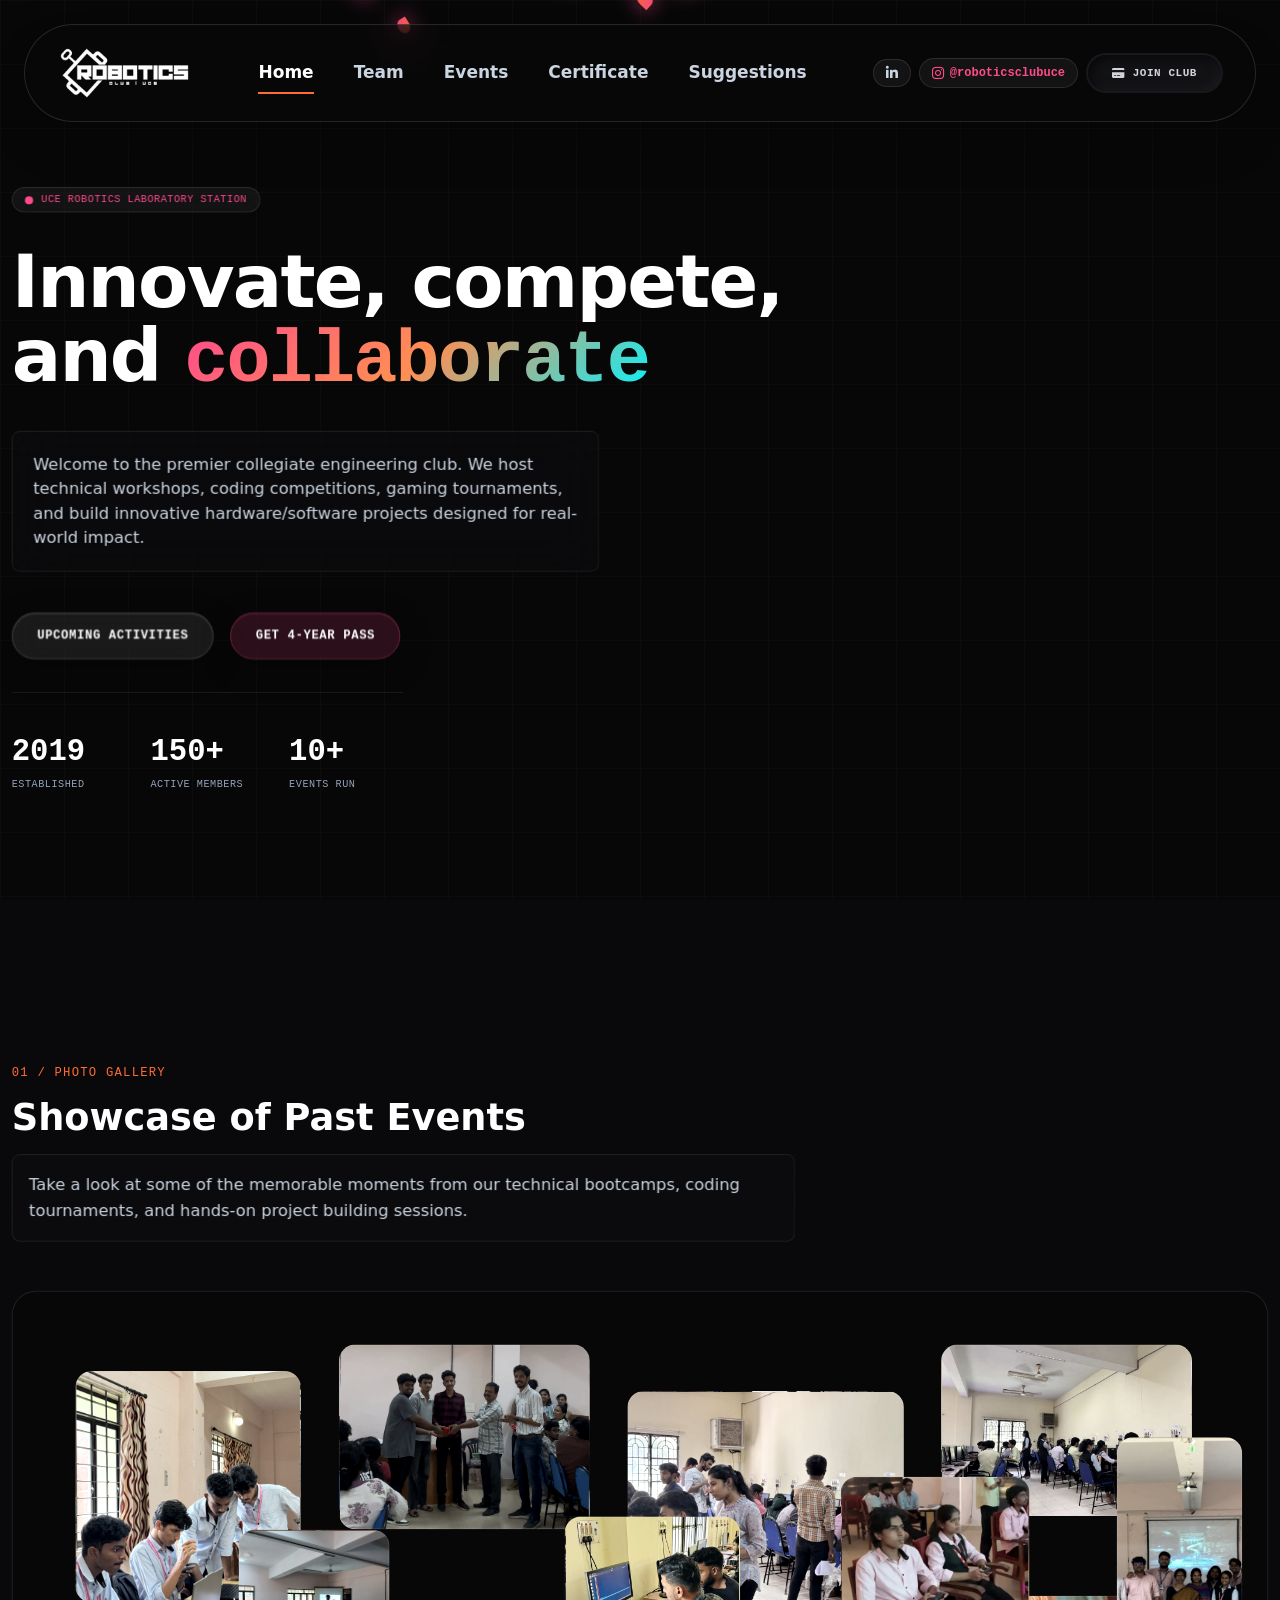
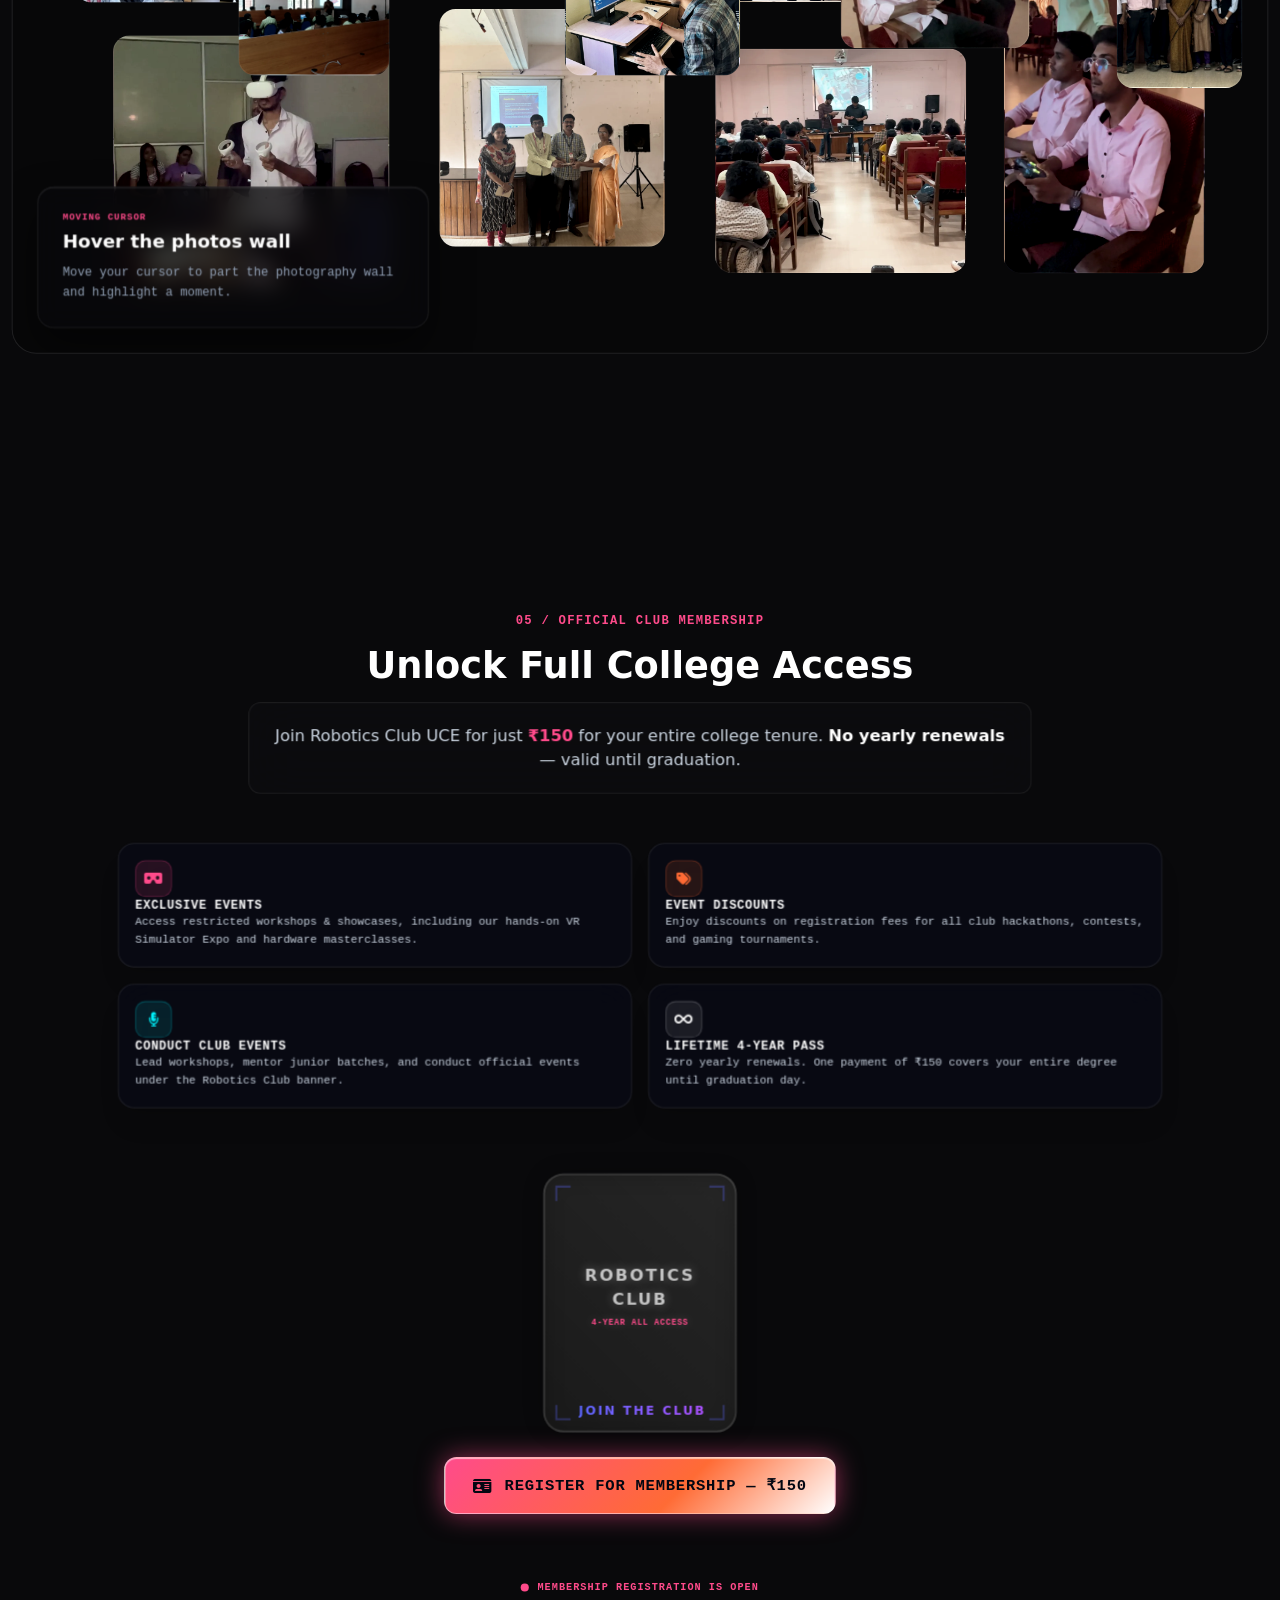
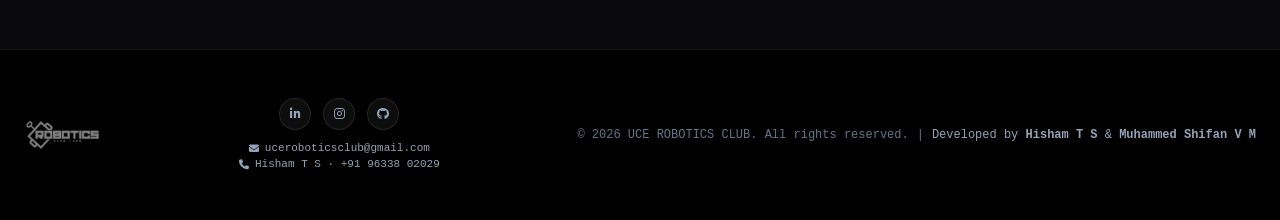
==== commit 570bd045: "feat: add LinkedIn company page link to navigation, mobile menu, and footer across all pages" ====
--- a/index.html
+++ b/index.html
@@ -46,6 +46,7 @@
       "description": "Official collegiate robotics and engineering club at University College of Engineering (UCE). Hosting technical bootcamps, coding competitions, gaming tournaments, and embedded systems workshops.",
       "sameAs": [
         "https://www.instagram.com/roboticsclubuce/",
+        "https://www.linkedin.com/company/roboticsclubuce",
         "https://github.com/H1sham550/RoboticsClubUCE"
       ]
     }
@@ -108,8 +109,12 @@
                 <a href="suggestions.html" id="nav-suggestions" class="nav-btn text-slate-300 hover:text-white transition-colors py-1">Suggestions</a>
             </nav>
 
-            <!-- Instagram handle, Join Club Action & Mobile Menu Trigger -->
-            <div class="flex items-center gap-2 lg:gap-4 pointer-events-auto">
+            <!-- Social handles, Join Club Action & Mobile Menu Trigger -->
+            <div class="flex items-center gap-2 lg:gap-3 pointer-events-auto">
+                <a href="https://www.linkedin.com/company/roboticsclubuce" target="_blank" rel="noopener noreferrer" class="flex items-center gap-1.5 text-xs font-mono font-bold text-[#0a66c2] hover:text-white transition-colors bg-white/5 px-3 py-1.5 rounded-full border border-white/10" title="Follow us on LinkedIn">
+                    <i class="fa-brands fa-linkedin-in text-sm"></i>
+                    <span class="hidden md:inline">LinkedIn</span>
+                </a>
                 <a href="https://www.instagram.com/roboticsclubuce/" target="_blank" rel="noopener noreferrer" class="flex items-center gap-1.5 text-xs font-mono font-bold text-brand-pink hover:text-white transition-colors bg-white/5 px-3 py-1.5 rounded-full border border-white/10" title="Follow us on Instagram">
                     <i class="fa-brands fa-instagram text-sm"></i>
                     <span class="hidden sm:inline">@roboticsclubuce</span>
@@ -140,6 +145,17 @@
             <i class="fa-solid fa-credit-card"></i>
             <span>Join Club</span>
         </a>
+        <div class="flex items-center gap-4 pt-4 border-t border-white/10 text-xs font-mono">
+            <a href="https://www.linkedin.com/company/roboticsclubuce" target="_blank" rel="noopener noreferrer" class="flex items-center gap-1.5 text-slate-300 hover:text-[#0a66c2] transition-colors">
+                <i class="fa-brands fa-linkedin-in text-sm text-[#0a66c2]"></i>
+                <span>LinkedIn</span>
+            </a>
+            <span class="text-white/20">|</span>
+            <a href="https://www.instagram.com/roboticsclubuce/" target="_blank" rel="noopener noreferrer" class="flex items-center gap-1.5 text-slate-300 hover:text-brand-pink transition-colors">
+                <i class="fa-brands fa-instagram text-sm text-brand-pink"></i>
+                <span>Instagram</span>
+            </a>
+        </div>
     </div>
 
     <!-- MAIN VERTICALLY SCROLLABLE CONTENT -->
@@ -697,17 +713,29 @@
             <div class="flex items-center gap-3">
                 <img src="assets/logo.png" alt="Robotics Club UCE Logo" class="h-8 w-auto object-contain opacity-50 hover:opacity-100 transition-opacity">
             </div>
-            <!-- Contact Info -->
-            <div class="flex flex-col items-center gap-1.5 text-center">
-                <span class="text-[10px] text-slate-600 uppercase tracking-widest font-bold">Contact Us</span>
-                <a href="mailto:uceroboticsclub@gmail.com" class="flex items-center gap-1.5 text-slate-400 hover:text-brand-cyan transition-colors">
-                    <i class="fa-solid fa-envelope text-[10px]"></i>
-                    uceroboticsclub@gmail.com
-                </a>
-                <a href="tel:+919633802029" class="flex items-center gap-1.5 text-slate-400 hover:text-brand-cyan transition-colors">
-                    <i class="fa-solid fa-phone text-[10px]"></i>
-                    Hisham T S &middot; +91 96338 02029
-                </a>
+            <!-- Contact & Social Info -->
+            <div class="flex flex-col items-center gap-2.5 text-center">
+                <div class="flex items-center gap-3">
+                    <a href="https://www.linkedin.com/company/roboticsclubuce" target="_blank" rel="noopener noreferrer" class="w-8 h-8 rounded-full bg-white/5 hover:bg-[#0a66c2]/20 border border-white/10 hover:border-[#0a66c2]/40 flex items-center justify-center text-slate-400 hover:text-[#0a66c2] transition-colors" title="Follow us on LinkedIn" aria-label="LinkedIn">
+                        <i class="fa-brands fa-linkedin-in text-xs"></i>
+                    </a>
+                    <a href="https://www.instagram.com/roboticsclubuce/" target="_blank" rel="noopener noreferrer" class="w-8 h-8 rounded-full bg-white/5 hover:bg-brand-pink/20 border border-white/10 hover:border-brand-pink/40 flex items-center justify-center text-slate-400 hover:text-brand-pink transition-colors" title="Follow us on Instagram" aria-label="Instagram">
+                        <i class="fa-brands fa-instagram text-xs"></i>
+                    </a>
+                    <a href="https://github.com/H1sham550/RoboticsClubUCE" target="_blank" rel="noopener noreferrer" class="w-8 h-8 rounded-full bg-white/5 hover:bg-white/15 border border-white/10 flex items-center justify-center text-slate-400 hover:text-white transition-colors" title="GitHub Repository" aria-label="GitHub">
+                        <i class="fa-brands fa-github text-xs"></i>
+                    </a>
+                </div>
+                <div class="flex flex-col items-center gap-1 text-[11px]">
+                    <a href="mailto:uceroboticsclub@gmail.com" class="flex items-center gap-1.5 text-slate-400 hover:text-brand-cyan transition-colors">
+                        <i class="fa-solid fa-envelope text-[10px]"></i>
+                        uceroboticsclub@gmail.com
+                    </a>
+                    <a href="tel:+919633802029" class="flex items-center gap-1.5 text-slate-400 hover:text-brand-cyan transition-colors">
+                        <i class="fa-solid fa-phone text-[10px]"></i>
+                        Hisham T S &middot; +91 96338 02029
+                    </a>
+                </div>
             </div>
             <div class="flex flex-col sm:flex-row items-center gap-2 sm:gap-4 text-center md:text-right">
                 <span>&copy; 2026 UCE ROBOTICS CLUB. All rights reserved.</span>
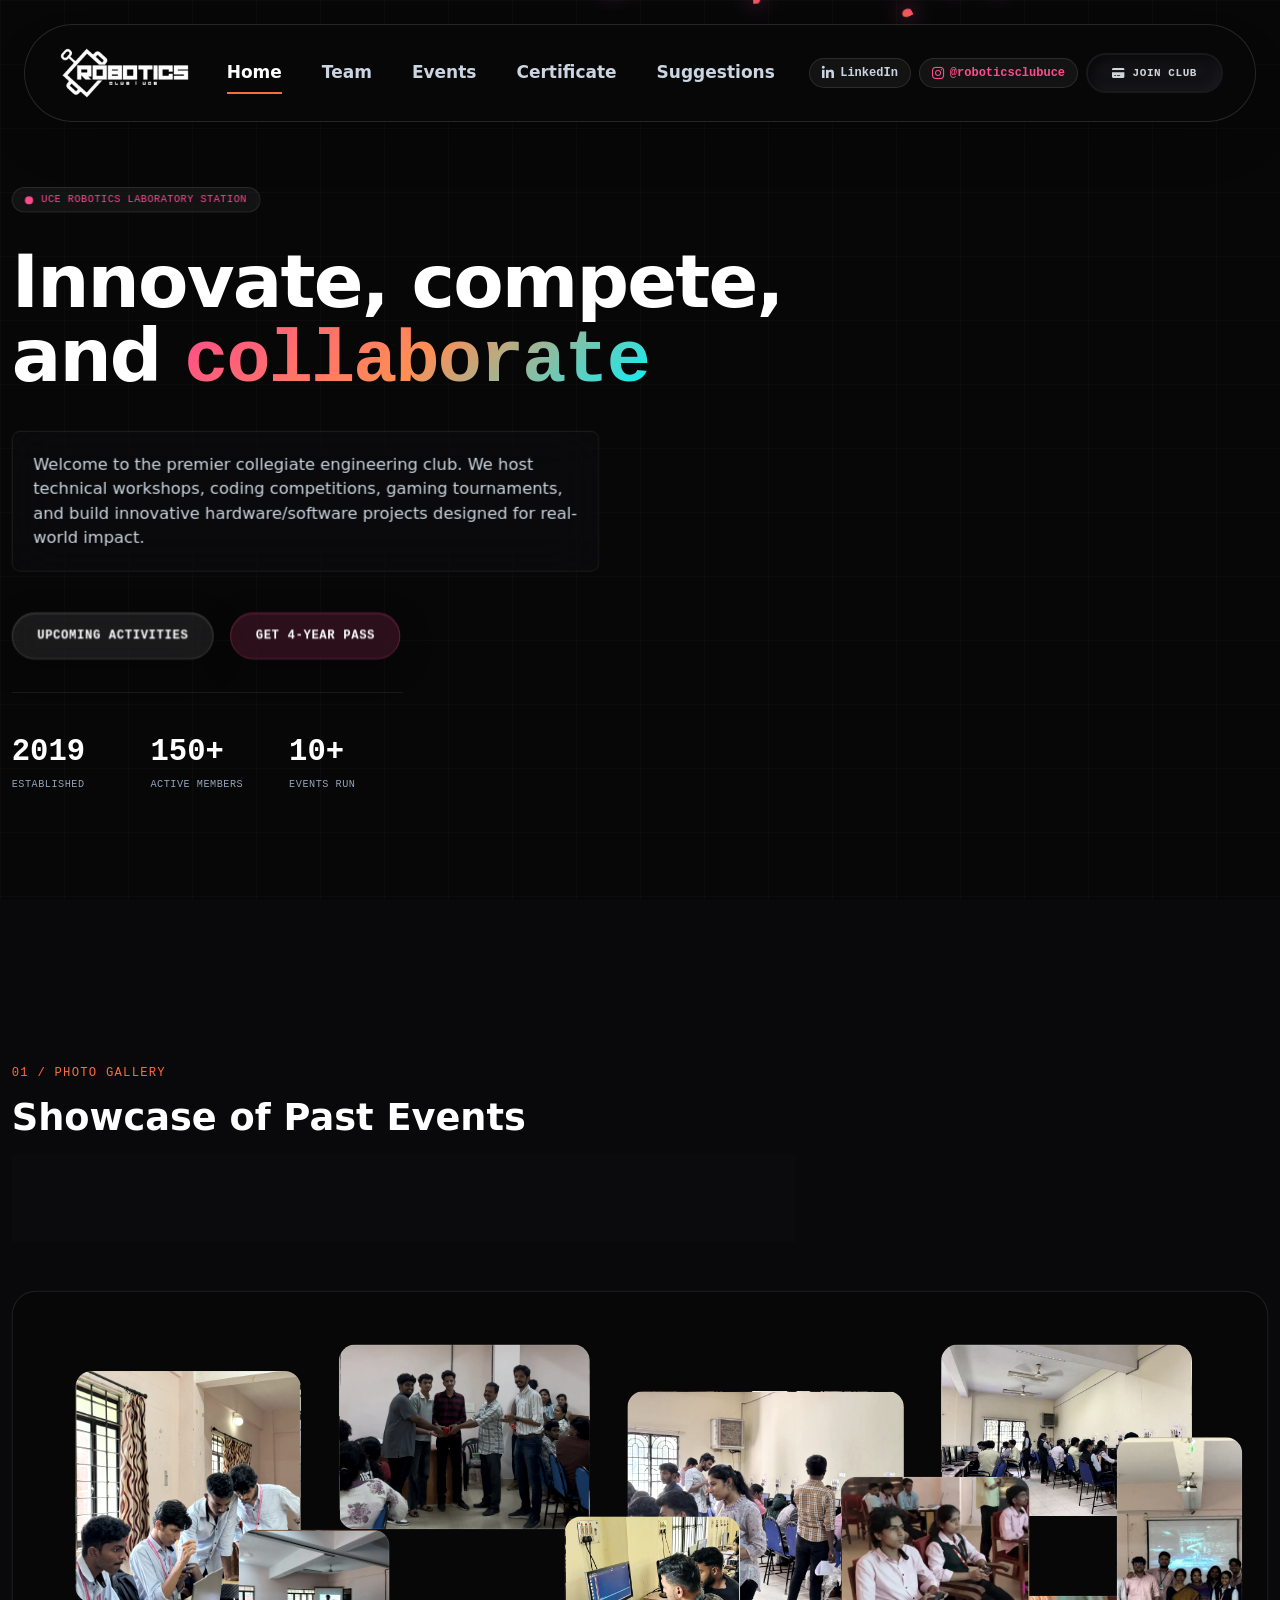
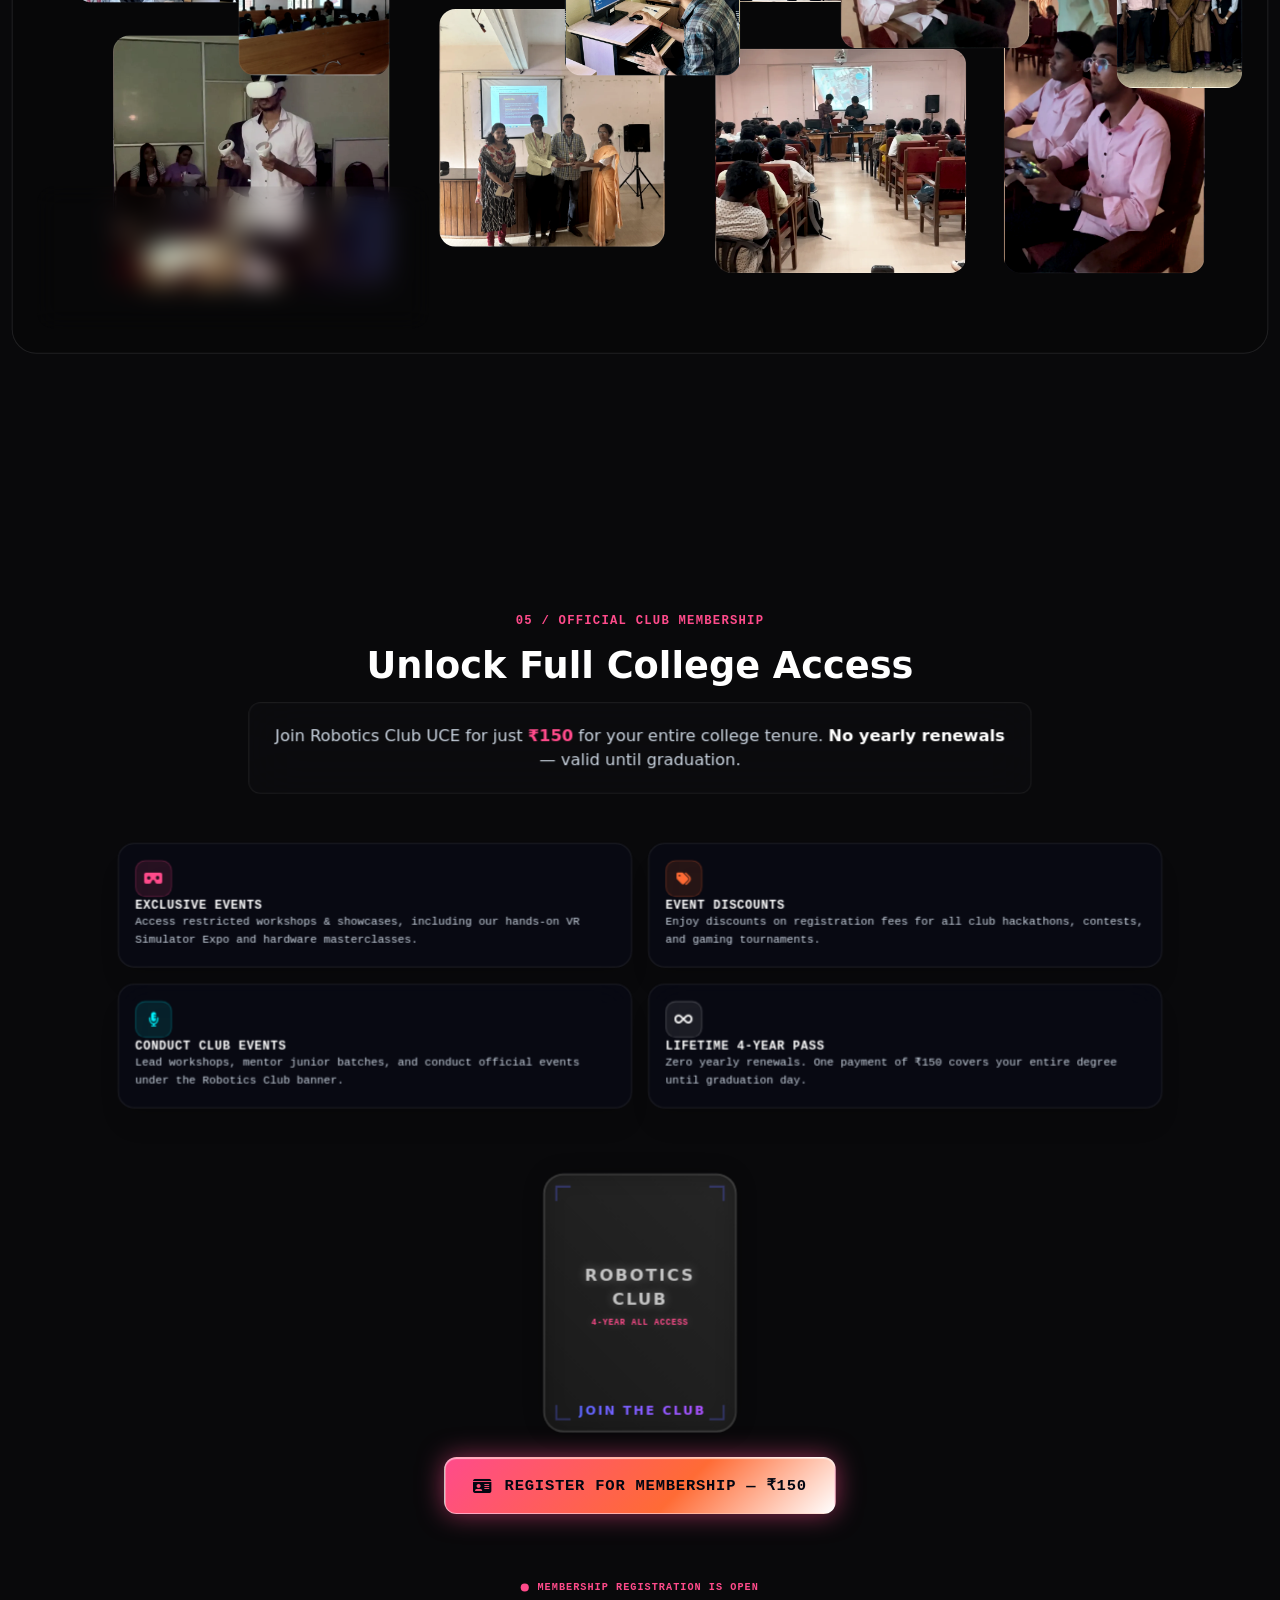
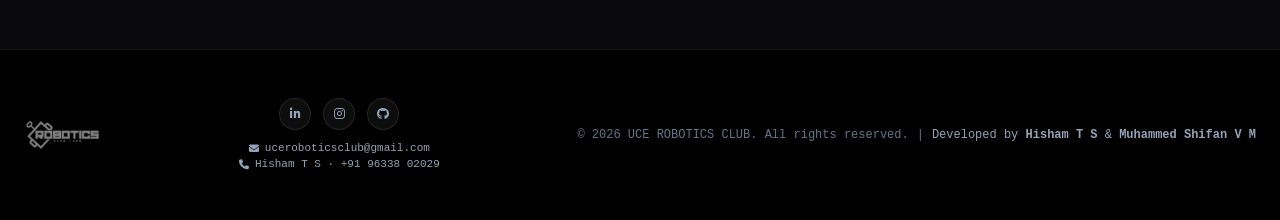
==== commit 5de7abad: "fix(nav): hide LinkedIn in mobile header to preserve original navbar spacing; keep on desktop, mobil" ====
--- a/index.html
+++ b/index.html
@@ -111,9 +111,9 @@
 
             <!-- Social handles, Join Club Action & Mobile Menu Trigger -->
             <div class="flex items-center gap-2 lg:gap-3 pointer-events-auto">
-                <a href="https://www.linkedin.com/company/roboticsclubuce" target="_blank" rel="noopener noreferrer" class="flex items-center gap-1.5 text-xs font-mono font-bold text-[#0a66c2] hover:text-white transition-colors bg-white/5 px-3 py-1.5 rounded-full border border-white/10" title="Follow us on LinkedIn">
+                <a href="https://www.linkedin.com/company/roboticsclubuce" target="_blank" rel="noopener noreferrer" class="hidden sm:inline-flex items-center gap-1.5 text-xs font-mono font-bold text-[#0a66c2] hover:text-white transition-colors bg-white/5 px-3 py-1.5 rounded-full border border-white/10" title="Follow us on LinkedIn">
                     <i class="fa-brands fa-linkedin-in text-sm"></i>
-                    <span class="hidden md:inline">LinkedIn</span>
+                    <span class="hidden sm:inline">LinkedIn</span>
                 </a>
                 <a href="https://www.instagram.com/roboticsclubuce/" target="_blank" rel="noopener noreferrer" class="flex items-center gap-1.5 text-xs font-mono font-bold text-brand-pink hover:text-white transition-colors bg-white/5 px-3 py-1.5 rounded-full border border-white/10" title="Follow us on Instagram">
                     <i class="fa-brands fa-instagram text-sm"></i>
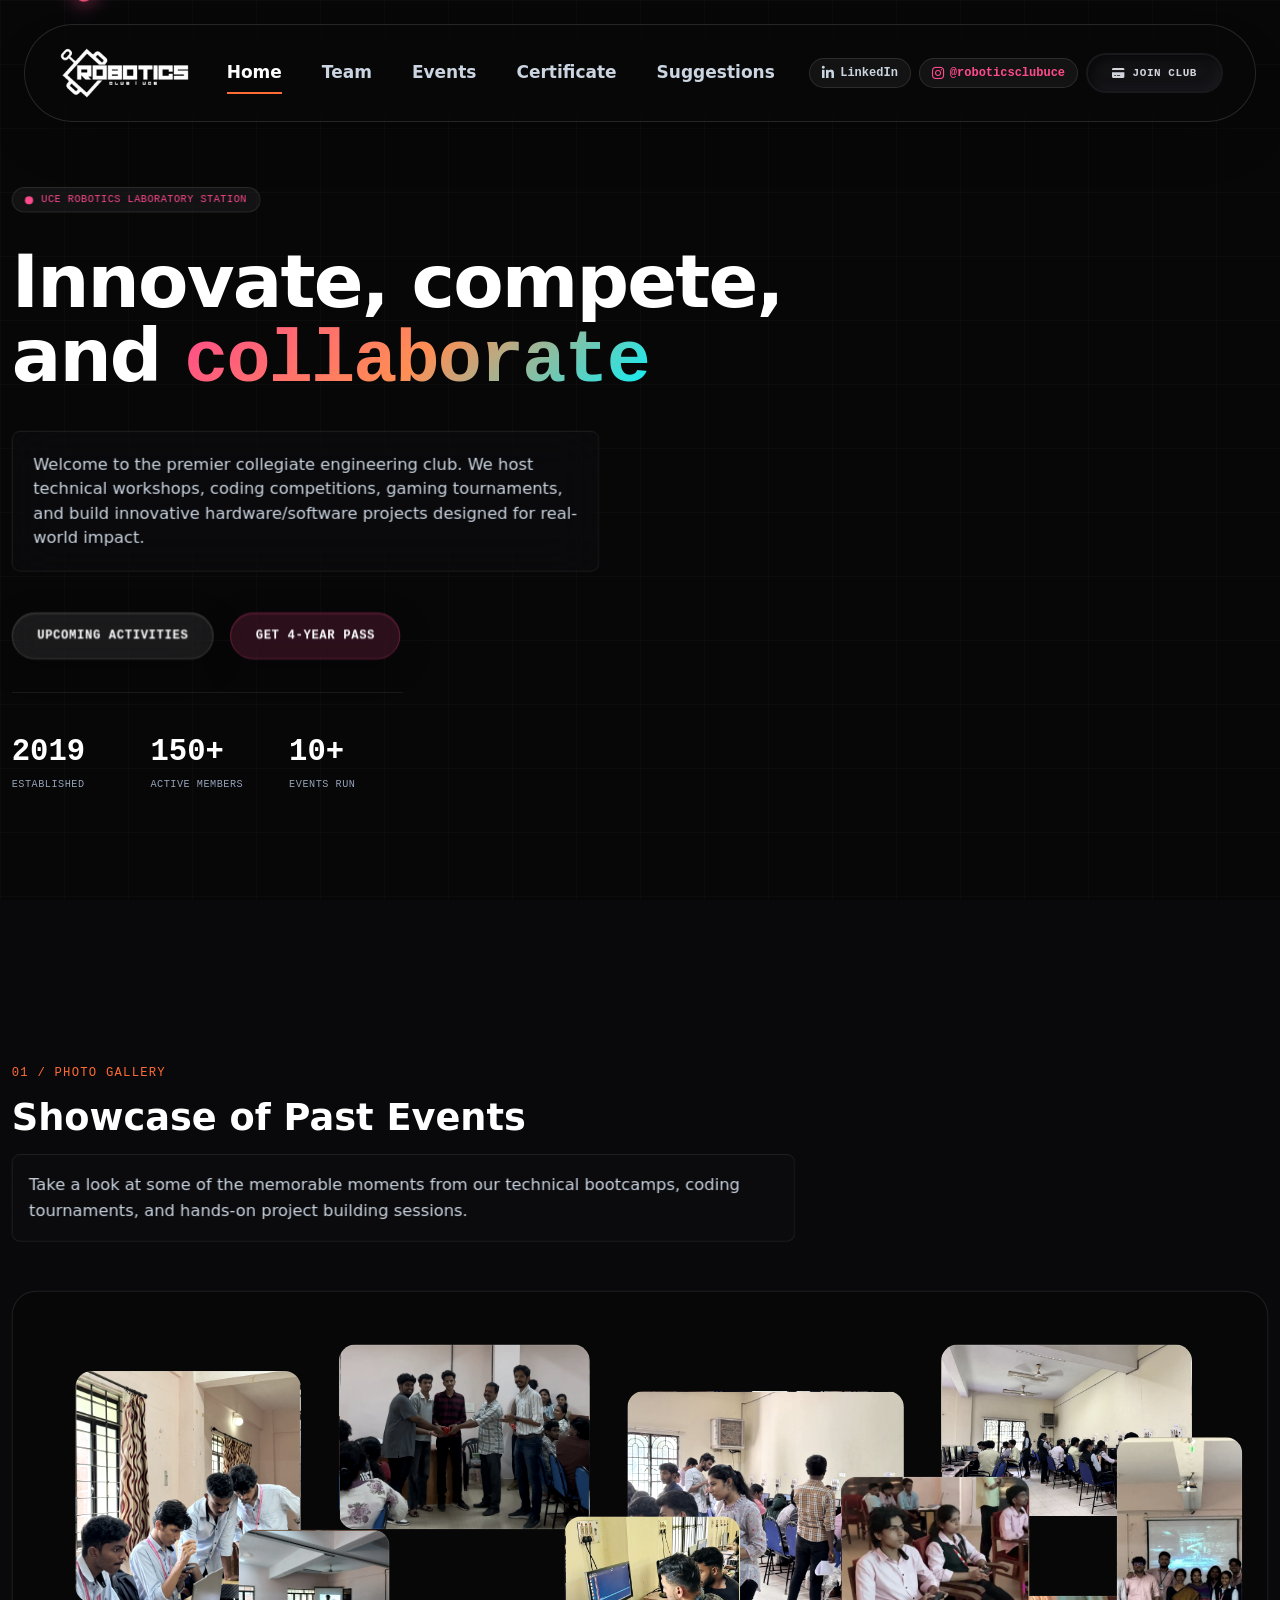
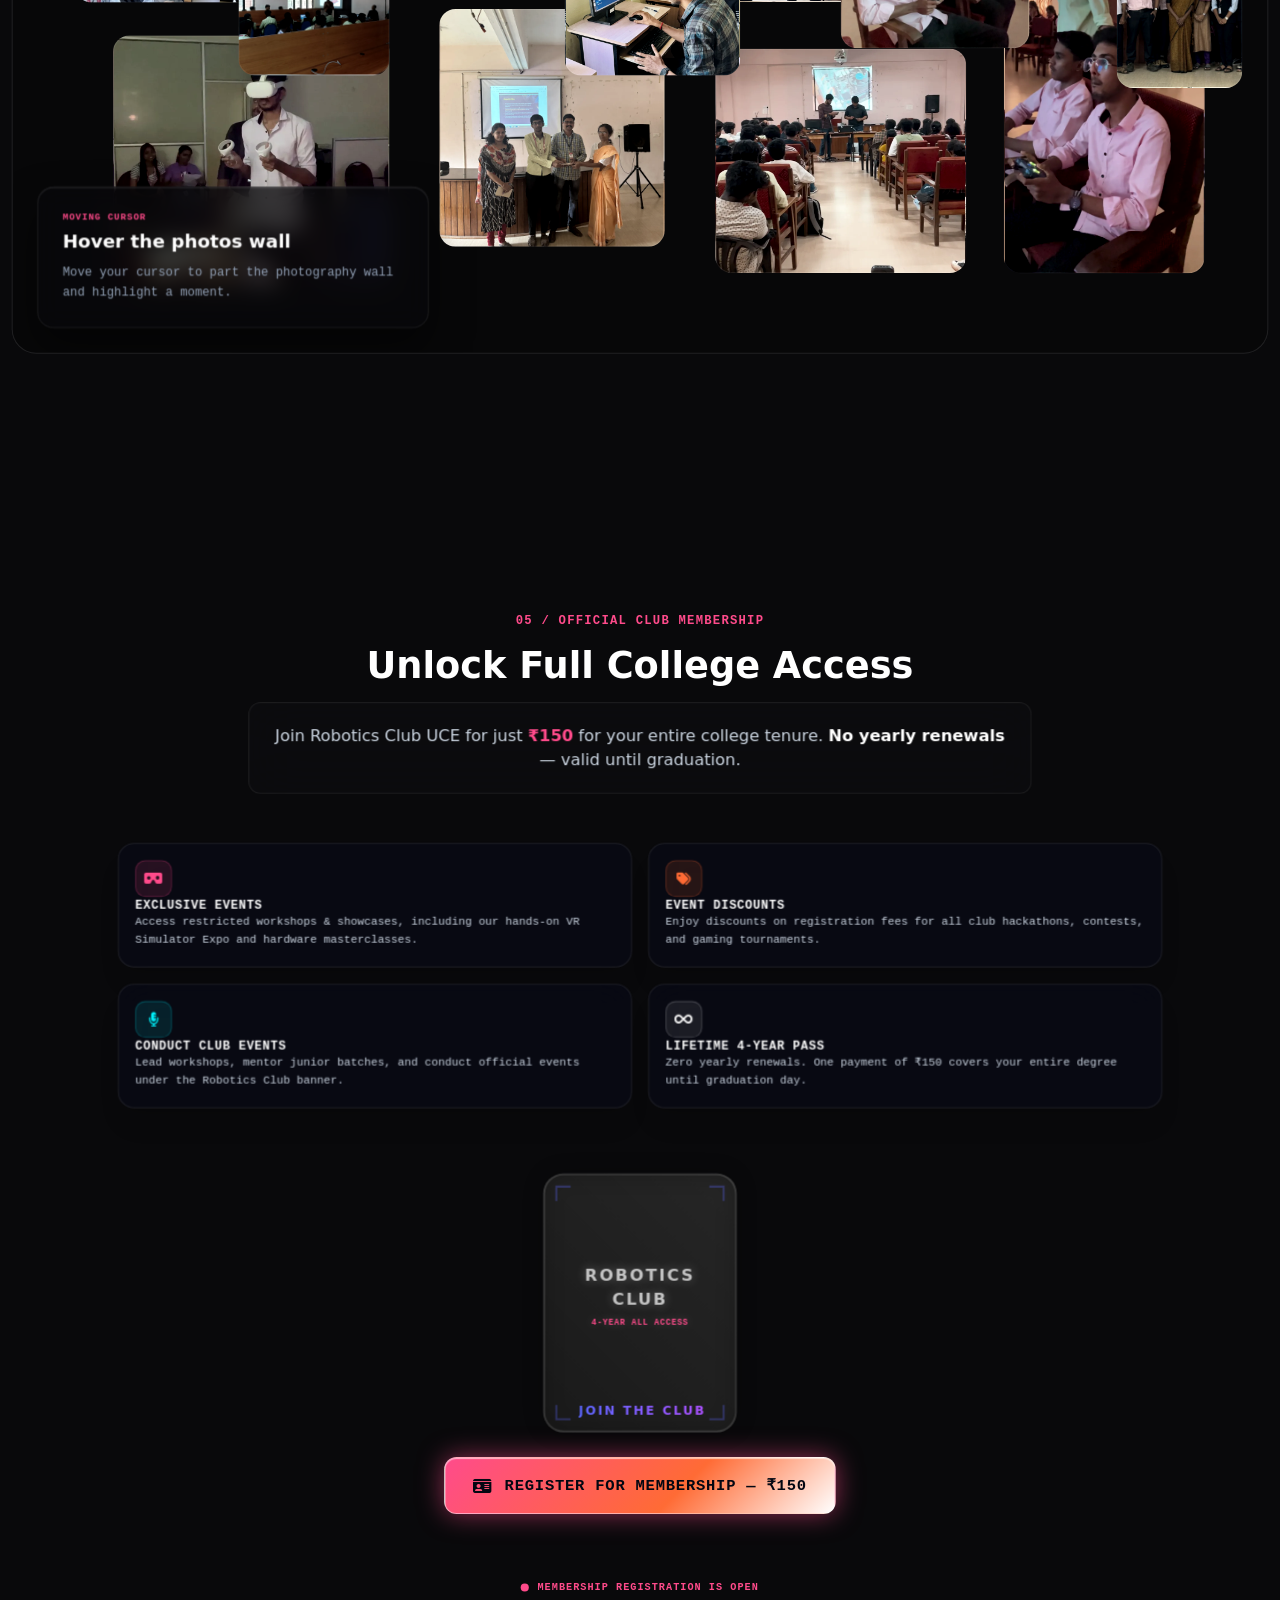
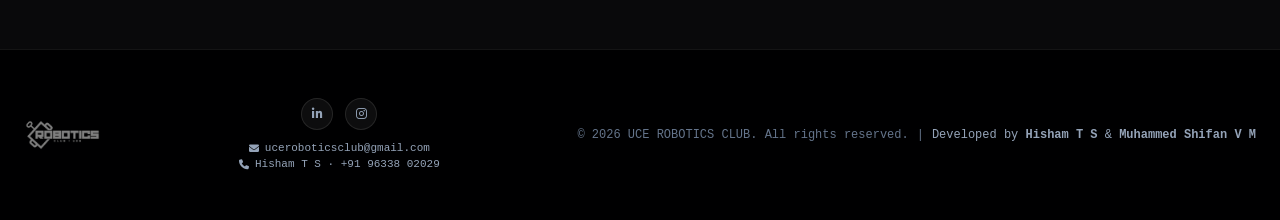
==== commit d1a975b0: "chore: remove GitHub repository link from footer and schema metadata" ====
--- a/index.html
+++ b/index.html
@@ -46,8 +46,7 @@
       "description": "Official collegiate robotics and engineering club at University College of Engineering (UCE). Hosting technical bootcamps, coding competitions, gaming tournaments, and embedded systems workshops.",
       "sameAs": [
         "https://www.instagram.com/roboticsclubuce/",
-        "https://www.linkedin.com/company/roboticsclubuce",
-        "https://github.com/H1sham550/RoboticsClubUCE"
+        "https://www.linkedin.com/company/roboticsclubuce"
       ]
     }
     </script>
@@ -722,9 +721,6 @@
                     <a href="https://www.instagram.com/roboticsclubuce/" target="_blank" rel="noopener noreferrer" class="w-8 h-8 rounded-full bg-white/5 hover:bg-brand-pink/20 border border-white/10 hover:border-brand-pink/40 flex items-center justify-center text-slate-400 hover:text-brand-pink transition-colors" title="Follow us on Instagram" aria-label="Instagram">
                         <i class="fa-brands fa-instagram text-xs"></i>
                     </a>
-                    <a href="https://github.com/H1sham550/RoboticsClubUCE" target="_blank" rel="noopener noreferrer" class="w-8 h-8 rounded-full bg-white/5 hover:bg-white/15 border border-white/10 flex items-center justify-center text-slate-400 hover:text-white transition-colors" title="GitHub Repository" aria-label="GitHub">
-                        <i class="fa-brands fa-github text-xs"></i>
-                    </a>
                 </div>
                 <div class="flex flex-col items-center gap-1 text-[11px]">
                     <a href="mailto:uceroboticsclub@gmail.com" class="flex items-center gap-1.5 text-slate-400 hover:text-brand-cyan transition-colors">
